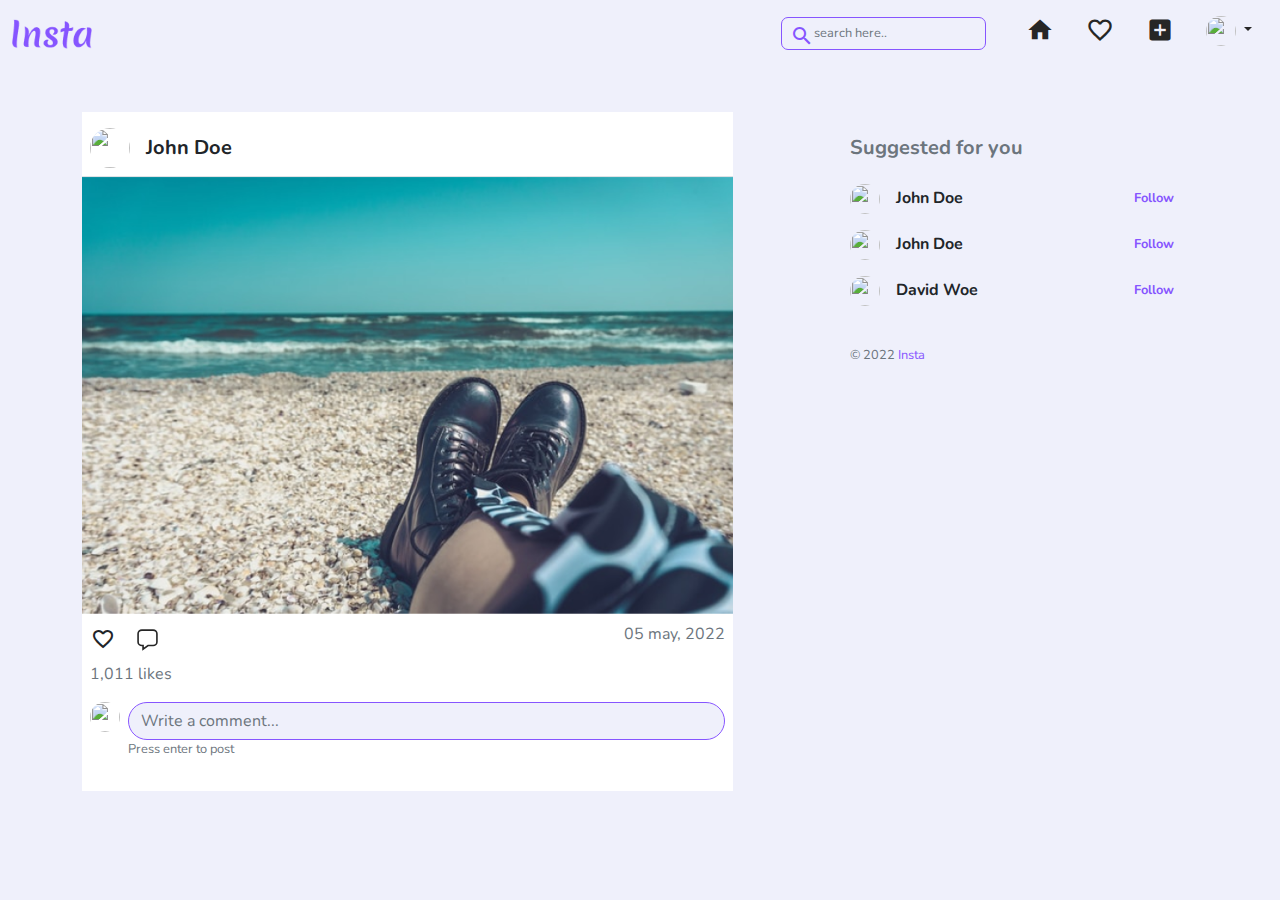
==== single-post.html @ f6b040fe "initial commit" ====
<!DOCTYPE html>
<html lang="en">

<head>
    <meta charset="UTF-8">
    <meta http-equiv="X-UA-Compatible" content="IE=edge">
    <meta name="viewport" content="width=device-width, initial-scale=1.0">
    <link href="https://fonts.googleapis.com/icon?family=Material+Icons" rel="stylesheet">
    <link rel="stylesheet" href="./css/style.css">
    <title>Insta - John Doe</title>
</head>

<body>
    <div class="position-relative h-100">
        <!-- navbar -->
        <nav class="navbar navbar-expand-lg navbar-light bg-transparent position-absolute w-100">
            <div class="container-fluid w-100">
                <a class="navbar-brand" href="/">
                    <img src="./images/logo.png" alt="Logo" class="img-fluid">
                </a>
                <div class="d-flex ms-auto align-items-center pe-0">
                    <button class="navbar-toggler border-0" type="button" data-bs-toggle="collapse"
                        data-bs-target="#navbarSupportedContent" aria-controls="navbarSupportedContent"
                        aria-expanded="false" aria-label="Toggle navigation">
                        <span class="navbar-toggler-icon"></span>
                    </button>
                </div>
                <div class="collapse navbar-collapse bg-transparent" id="navbarSupportedContent">
                    <ul class="navbar-nav mt-4 mt-lg-0 text-white ms-auto">
                        <li class="nav-item ps-lg-4 pe-4 ps-2 mb-4 mb-lg-0 d-flex align-items-center">
                            <span class="position-relative search">
                                <span
                                    class="material-icons ps-1 text-primary position-absolute search-icon">search</span>
                                <input type="text" class="border border-primary form-control rounded text-primary"
                                    placeholder="search here..">

                            </span>
                        </li>
                        <li class="nav-item px-2">
                            <a class="nav-link active" aria-current="page" href="/">
                                <span class="material-icons fs-3 d-lg-inline-block d-none">home</span>
                                <span class="d-block d-lg-none">Home</span>
                            </a>
                        </li>
                        <li class="nav-item px-2">
                            <a class="nav-link" href="/">
                                <span
                                    class="material-icons fs-3 d-lg-inline-block d-none favorite_border">&#xe87e</span>
                                <span class="d-block d-lg-none">Home</span>
                            </a>
                        </li>
                        <li class="nav-item px-2">
                            <a class="nav-link" href="/">
                                <span class="material-icons fs-3 d-lg-inline-block d-none add_box">&#xe146;</span>
                                <span class="d-block d-lg-none">Add post</span>
                            </a>
                        </li>
                        <li class="nav-item px-2 mb-3 mb-lg-0">

                            <a class="nav-link dropdown-toggle" href="#" id="navbarDropdown" role="button"
                                data-bs-toggle="dropdown" aria-expanded="false">
                                <img src="https://ui-avatars.com/api/?name=James+Muriithi&background=8655ff&color=fff"
                                    alt="" class="avatar rounded-circle img-30">
                            </a>

                            <div class="dropdown-menu dropdown-menu-end bg-primary" aria-labelledby="navbarDropdown"
                                data-bs-popper="none">
                                <a class="dropdown-item bg-primary text-white" href="/profile">Profile</a>
                                <a class="dropdown-item bg-primary text-white d-flex align-item-center"
                                    href="/auth/logout">
                                    Logout
                                    <span class="material-icons fs-4 text-white ps-2">logout</span>
                                </a>
                            </div>

                        </li>
                    </ul>
                </div>
            </div>
        </nav>
        <!-- end navbar -->

        <!-- section latest pitches -->
        <section class="py-5 posts container-xl" id="posts">
            <div class="row mx-0 mt-3 pt-5">
                <div class="col-lg-7 bg-light py-3 px-0">
                    <div class="post-card">
                        <div class="user-details d-flex border-bottom border-default align-items-center pb-2 px-2">
                            <img src="https://avatars.githubusercontent.com/u/26818458?v=4" alt=""
                                class="img-40 rounded-circle">
                            <h5 class="fw-bold ps-3 text-capitalize mb-0">John Doe</h5>
                        </div>
                        <div class="post-details">
                            <img src="./images/post.png" alt="" class="post-image img-fluid">
                        </div>
                        <div class="cta pt-2">
                            <div class="d-flex justify-content-center">
                                <button class="btn btn-sm me-1">
                                    <span class="material-icons">&#xe87e</span>
                                </button>
                                <button class="btn btn-sm pt-0">
                                    <img src="./images/comment.svg" alt="" class="img-fluid">
                                </button>

                                <div class="date ms-auto text-muted pe-2">
                                    05 may, 2022
                                </div>
                            </div>
                            <p class="text-muted px-2">
                                1,011 likes
                            </p>
                        </div>
                    </div>
                    <div class="comments px-2">
                        <div class="post-comment d-flex">
                            <img src="https://avatars.githubusercontent.com/u/26818458?v=4" alt=""
                                class="img-30 rounded-circle">
                            <div class="col ps-2">
                                <input type="text" class="border border-primary form-control w-100 rounded-pill text-primary"
                                    placeholder="Write a comment...">
                                    <p class="text-muted text-sm">Press enter to post</p>
                            </div>
                        </div>
                    </div>
                </div>
                <div class="col-lg-4 offset-lg-1 d-none d-lg-block p-2" style="display: unset !important;">
                    <div class="position-sticky p-3 top-0">
                        <h5 class="text-muted fw-bold">
                            Suggested for you
                        </h5>
                        <div class="suggestions pt-3">
                            <div class="suggestion-card mb-3">
                                <div class="d-flex align-items-center">
                                    <img src="https://avatars.githubusercontent.com/u/26818458?v=4" alt=""
                                        class="img-30 rounded-circle">
                                    <h6 class="fw-bold ps-3 text-capitalize mb-0">John Doe</h6>
                                    <a href="#" class="ms-auto fw-bold text-sm">Follow</a>
                                </div>
                            </div>
                            <div class="suggestion-card mb-3">
                                <div class="d-flex align-items-center">
                                    <img src="https://ui-avatars.com/api/?name=John+Doe&background=fff&color=8655ff"
                                        alt="" class="img-30 rounded-circle">
                                    <h6 class="fw-bold ps-3 text-capitalize mb-0">John Doe</h6>
                                    <a href="#" class="ms-auto fw-bold text-sm">Follow</a>
                                </div>
                            </div>
                            <div class="suggestion-card mb-3">
                                <div class="d-flex align-items-center">
                                    <img src="https://ui-avatars.com/api/?name=David+Woe&background=fff&color=8655ff"
                                        alt="" class="img-30 rounded-circle">
                                    <h6 class="fw-bold ps-3 text-capitalize mb-0">David Woe</h6>
                                    <a href="#" class="ms-auto fw-bold text-sm">Follow</a>
                                </div>
                            </div>
                        </div>
                        <div class="pt-4">
                            <p class="text-muted copyright text-sm">
                                © 2022 <a href="#" class="">Insta</a>
                            </p>
                        </div>
                    </div>
                </div>
            </div>
        </section>

    </div>

    <script src="https://cdnjs.cloudflare.com/ajax/libs/jquery/3.6.0/jquery.min.js"
        integrity="sha512-894YE6QWD5I59HgZOGReFYm4dnWc1Qt5NtvYSaNcOP+u1T9qYdvdihz0PPSiiqn/+/3e7Jo4EaG7TubfWGUrMQ=="
        crossorigin="anonymous" referrerpolicy="no-referrer"></script>
    <script src="https://cdn.jsdelivr.net/npm/bootstrap@5.0.2/dist/js/bootstrap.bundle.min.js"
        integrity="sha384-MrcW6ZMFYlzcLA8Nl+NtUVF0sA7MsXsP1UyJoMp4YLEuNSfAP+JcXn/tWtIaxVXM"
        crossorigin="anonymous"></script>
    <script src="./js/app.js"></script>
</body>

</html>
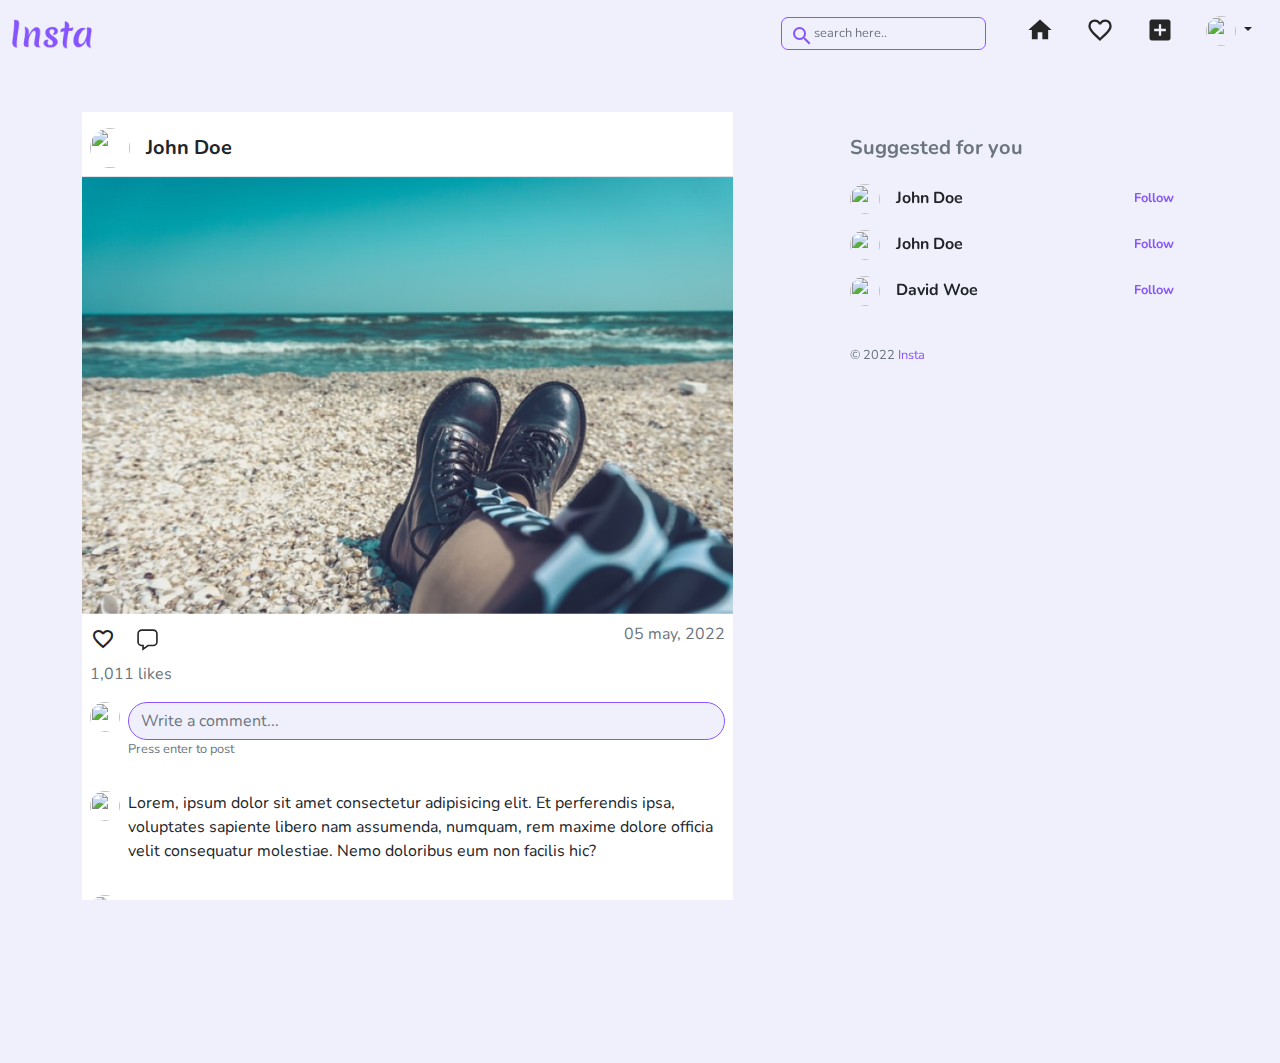
==== commit 630ce05d: "fixed sticky position" ====
--- a/single-post.html
+++ b/single-post.html
@@ -112,13 +112,36 @@
                         </div>
                     </div>
                     <div class="comments px-2">
-                        <div class="post-comment d-flex">
+                        <div class="post-comment d-flex pb-3">
                             <img src="https://avatars.githubusercontent.com/u/26818458?v=4" alt=""
                                 class="img-30 rounded-circle">
                             <div class="col ps-2">
-                                <input type="text" class="border border-primary form-control w-100 rounded-pill text-primary"
+                                <input type="text"
+                                    class="border border-primary form-control w-100 rounded-pill text-primary"
                                     placeholder="Write a comment...">
-                                    <p class="text-muted text-sm">Press enter to post</p>
+                                <p class="text-muted text-sm">Press enter to post</p>
+                            </div>
+                        </div>
+                        <div class="comment-card d-flex mb-3">
+                            <div class="">
+                                <img src="https://avatars.githubusercontent.com/u/26818458?v=4" alt=""
+                                    class="img-30 rounded-circle">
+                            </div>
+                            <div class="ps-2">
+                                <p class="">Lorem, ipsum dolor sit amet consectetur adipisicing elit. Et perferendis
+                                    ipsa, voluptates sapiente libero nam assumenda, numquam, rem maxime dolore officia
+                                    velit consequatur molestiae. Nemo doloribus eum non facilis hic?</p>
+                            </div>
+                        </div>
+                        <div class="comment-card d-flex mb-3">
+                            <div class="">
+                                <img src="https://avatars.githubusercontent.com/u/26818458?v=4" alt=""
+                                    class="img-30 rounded-circle">
+                            </div>
+                            <div class="ps-2">
+                                <p class="">Lorem, ipsum dolor sit amet consectetur adipisicing elit. Et perferendis
+                                    ipsa, voluptates sapiente libero nam assumenda, numquam, rem maxime dolore officia
+                                    velit consequatur molestiae. Nemo doloribus eum non facilis hic?</p>
                             </div>
                         </div>
                     </div>
--- a/css/style.css
+++ b/css/style.css
@@ -1,8 +1,8 @@
-/*! Gallery */@import url("https://fonts.googleapis.com/css2?family=Inter:wght@500;700;900&family=Nunito:wght@400;500;700&family=Oleo+Script+Swash+Caps&display=swap");.img-10{height:10px;width:10px}.img-20{height:20px;width:20px}.img-30{height:30px;width:30px}.img-40{height:40px;width:40px}.img-50{height:50px;width:50px}.img-60{height:60px;width:60px}.img-70{height:70px;width:70px}.img-80{height:80px;width:80px}.img-90{height:90px;width:90px}.img-100{height:100px;width:100px}.img-110{height:110px;width:110px}.img-120{height:120px;width:120px}.img-130{height:130px;width:130px}.img-140{height:140px;width:140px}.img-150{height:150px;width:150px}*{font-family:"Nunito",cursive}a{text-decoration:none !important}body,html{font-family:"Nunito",cursive;min-height:100%;overflow-x:hidden;color:#fff}body{background:#eff0fb;background-repeat:no-repeat}.navbar-toggler:active,.navbar-toggler:focus,.btn:active,.btn:focus{box-shadow:none !important}.center{display:flex;align-items:center;justify-content:center}.text-sm{font-size:.8rem}.text-xs{font-size:.7rem}.text-xxs{font-size:.6rem}.form-label{font-weight:bold;color:#101730}.navbar .navbar-brand img{height:30px}.navbar .navbar-collapse{position:relative;z-index:10}@media (max-width: 991.98px){.navbar .navbar-collapse{margin-left:-20px;background:#eff0fb !important}}.navbar .nav-item input{font-size:.8rem;border-radius:7px !important;padding-left:32px}.navbar .nav-item .search .search-icon{left:5px;top:20%}.navbar .nav-item .nav-link{color:#262626 !important;-webkit-transition:all 0.5s ease;-moz-transition:all 0.5s ease;-o-transition:all 0.5s ease;transition:all 0.5s ease}.navbar .nav-item .nav-link:hover,.navbar .nav-item .nav-link.active{font-weight:500}.users .user-profile{cursor:pointer}#posts .post-card .post-details img{height:calc(calc(calc(100% - 80px) * 9) / 16) !important}#posts .post-card .cta button img{height:22px}.modal .image-details img{height:400px}.post-image{height:calc(calc(calc(100% - 80px) * 9) / 16) !important}/*!
+/*! Gallery */@import url("https://fonts.googleapis.com/css2?family=Inter:wght@500;700;900&family=Nunito:wght@400;500;700&family=Oleo+Script+Swash+Caps&display=swap");.img-10{height:10px;width:10px}.img-20{height:20px;width:20px}.img-30{height:30px;width:30px}.img-40{height:40px;width:40px}.img-50{height:50px;width:50px}.img-60{height:60px;width:60px}.img-70{height:70px;width:70px}.img-80{height:80px;width:80px}.img-90{height:90px;width:90px}.img-100{height:100px;width:100px}.img-110{height:110px;width:110px}.img-120{height:120px;width:120px}.img-130{height:130px;width:130px}.img-140{height:140px;width:140px}.img-150{height:150px;width:150px}*{font-family:"Nunito",cursive}a{text-decoration:none !important}body,html{font-family:"Nunito",cursive;height:100%;overflow-x:hidden;color:#fff}body{background:#eff0fb;background-repeat:no-repeat}.navbar-toggler:active,.navbar-toggler:focus,.btn:active,.btn:focus{box-shadow:none !important}.center{display:flex;align-items:center;justify-content:center}.text-sm{font-size:.8rem}.text-xs{font-size:.7rem}.text-xxs{font-size:.6rem}.form-label{font-weight:bold;color:#101730}.navbar .navbar-brand img{height:30px}.navbar .navbar-collapse{position:relative;z-index:10}@media (max-width: 991.98px){.navbar .navbar-collapse{margin-left:-20px;background:#eff0fb !important}}.navbar .nav-item input{font-size:.8rem;border-radius:7px !important;padding-left:32px}.navbar .nav-item .search .search-icon{left:5px;top:20%}.navbar .nav-item .nav-link{color:#262626 !important;-webkit-transition:all 0.5s ease;-moz-transition:all 0.5s ease;-o-transition:all 0.5s ease;transition:all 0.5s ease}.navbar .nav-item .nav-link:hover,.navbar .nav-item .nav-link.active{font-weight:500}.users .user-profile{cursor:pointer}#posts .post-card .post-details img{height:calc(calc(calc(100% - 80px) * 9) / 16) !important}#posts .post-card .cta button img{height:22px}.modal .image-details img{height:400px}.post-image{height:calc(calc(calc(100% - 80px) * 9) / 16) !important}/*!
  * Bootstrap v5.1.3 (https://getbootstrap.com/)
  * Copyright 2011-2021 The Bootstrap Authors
  * Copyright 2011-2021 Twitter, Inc.
  * Licensed under MIT (https://github.com/twbs/bootstrap/blob/main/LICENSE)
  */:root{--bs-blue: #0d6efd;--bs-indigo: #6610f2;--bs-purple: #6f42c1;--bs-pink: #d63384;--bs-red: #dc3545;--bs-orange: #fd7e14;--bs-yellow: #ffc107;--bs-green: #198754;--bs-teal: #20c997;--bs-cyan: #0dcaf0;--bs-white: #fff;--bs-gray: #6c757d;--bs-gray-dark: #343a40;--bs-gray-100: #f8f9fa;--bs-gray-200: #e9ecef;--bs-gray-300: #dee2e6;--bs-gray-400: #ced4da;--bs-gray-500: #adb5bd;--bs-gray-600: #6c757d;--bs-gray-700: #495057;--bs-gray-800: #343a40;--bs-gray-900: #212529;--bs-primary: #8655ff;--bs-secondary: #262626;--bs-success: #198754;--bs-info: #0dcaf0;--bs-warning: #ffc107;--bs-danger: #dc3545;--bs-light: #fff;--bs-dark: #212529;--bs-primary-rgb: 134,85,255;--bs-secondary-rgb: 38,38,38;--bs-success-rgb: 25,135,84;--bs-info-rgb: 13,202,240;--bs-warning-rgb: 255,193,7;--bs-danger-rgb: 220,53,69;--bs-light-rgb: 255,255,255;--bs-dark-rgb: 33,37,41;--bs-white-rgb: 255,255,255;--bs-black-rgb: 0,0,0;--bs-body-color-rgb: 33,37,41;--bs-body-bg-rgb: 239,240,251;--bs-font-sans-serif: system-ui, -apple-system, "Segoe UI", Roboto, "Helvetica Neue", Arial, "Noto Sans", "Liberation Sans", sans-serif, "Apple Color Emoji", "Segoe UI Emoji", "Segoe UI Symbol", "Noto Color Emoji";--bs-font-monospace: SFMono-Regular, Menlo, Monaco, Consolas, "Liberation Mono", "Courier New", monospace;--bs-gradient: linear-gradient(180deg, rgba(255,255,255,0.15), rgba(255,255,255,0));--bs-body-font-family: var(--bs-font-sans-serif);--bs-body-font-size: 1rem;--bs-body-font-weight: 400;--bs-body-line-height: 1.5;--bs-body-color: #212529;--bs-body-bg: #eff0fb}*,*::before,*::after{box-sizing:border-box}@media (prefers-reduced-motion: no-preference){:root{scroll-behavior:smooth}}body{margin:0;font-family:var(--bs-body-font-family);font-size:var(--bs-body-font-size);font-weight:var(--bs-body-font-weight);line-height:var(--bs-body-line-height);color:var(--bs-body-color);text-align:var(--bs-body-text-align);background-color:var(--bs-body-bg);-webkit-text-size-adjust:100%;-webkit-tap-highlight-color:rgba(0,0,0,0)}hr{margin:1rem 0;color:inherit;background-color:currentColor;border:0;opacity:.25}hr:not([size]){height:1px}h1,.h1,h2,.h2,h3,.h3,h4,.h4,h5,.h5,h6,.h6{margin-top:0;margin-bottom:.5rem;font-weight:500;line-height:1.2}h1,.h1{font-size:calc(1.375rem + 1.5vw)}@media (min-width: 1200px){h1,.h1{font-size:2.5rem}}h2,.h2{font-size:calc(1.325rem + .9vw)}@media (min-width: 1200px){h2,.h2{font-size:2rem}}h3,.h3{font-size:calc(1.3rem + .6vw)}@media (min-width: 1200px){h3,.h3{font-size:1.75rem}}h4,.h4{font-size:calc(1.275rem + .3vw)}@media (min-width: 1200px){h4,.h4{font-size:1.5rem}}h5,.h5{font-size:1.25rem}h6,.h6{font-size:1rem}p{margin-top:0;margin-bottom:1rem}abbr[title],abbr[data-bs-original-title]{text-decoration:underline dotted;cursor:help;text-decoration-skip-ink:none}address{margin-bottom:1rem;font-style:normal;line-height:inherit}ol,ul{padding-left:2rem}ol,ul,dl{margin-top:0;margin-bottom:1rem}ol ol,ul ul,ol ul,ul ol{margin-bottom:0}dt{font-weight:700}dd{margin-bottom:.5rem;margin-left:0}blockquote{margin:0 0 1rem}b,strong{font-weight:bolder}small,.small{font-size:.875em}mark,.mark{padding:.2em;background-color:#fcf8e3}sub,sup{position:relative;font-size:.75em;line-height:0;vertical-align:baseline}sub{bottom:-.25em}sup{top:-.5em}a{color:#8655ff;text-decoration:underline}a:hover{color:#6b44cc}a:not([href]):not([class]),a:not([href]):not([class]):hover{color:inherit;text-decoration:none}pre,code,kbd,samp{font-family:var(--bs-font-monospace);font-size:1em;direction:ltr /* rtl:ignore */;unicode-bidi:bidi-override}pre{display:block;margin-top:0;margin-bottom:1rem;overflow:auto;font-size:.875em}pre code{font-size:inherit;color:inherit;word-break:normal}code{font-size:.875em;color:#d63384;word-wrap:break-word}a>code{color:inherit}kbd{padding:.2rem .4rem;font-size:.875em;color:#fff;background-color:#212529;border-radius:.2rem}kbd kbd{padding:0;font-size:1em;font-weight:700}figure{margin:0 0 1rem}img,svg{vertical-align:middle}table{caption-side:bottom;border-collapse:collapse}caption{padding-top:.5rem;padding-bottom:.5rem;color:#6c757d;text-align:left}th{text-align:inherit;text-align:-webkit-match-parent}thead,tbody,tfoot,tr,td,th{border-color:inherit;border-style:solid;border-width:0}label{display:inline-block}button{border-radius:0}button:focus:not(:focus-visible){outline:0}input,button,select,optgroup,textarea{margin:0;font-family:inherit;font-size:inherit;line-height:inherit}button,select{text-transform:none}[role="button"]{cursor:pointer}select{word-wrap:normal}select:disabled{opacity:1}[list]::-webkit-calendar-picker-indicator{display:none}button,[type="button"],[type="reset"],[type="submit"]{-webkit-appearance:button}button:not(:disabled),[type="button"]:not(:disabled),[type="reset"]:not(:disabled),[type="submit"]:not(:disabled){cursor:pointer}::-moz-focus-inner{padding:0;border-style:none}textarea{resize:vertical}fieldset{min-width:0;padding:0;margin:0;border:0}legend{float:left;width:100%;padding:0;margin-bottom:.5rem;font-size:calc(1.275rem + .3vw);line-height:inherit}@media (min-width: 1200px){legend{font-size:1.5rem}}legend+*{clear:left}::-webkit-datetime-edit-fields-wrapper,::-webkit-datetime-edit-text,::-webkit-datetime-edit-minute,::-webkit-datetime-edit-hour-field,::-webkit-datetime-edit-day-field,::-webkit-datetime-edit-month-field,::-webkit-datetime-edit-year-field{padding:0}::-webkit-inner-spin-button{height:auto}[type="search"]{outline-offset:-2px;-webkit-appearance:textfield}::-webkit-search-decoration{-webkit-appearance:none}::-webkit-color-swatch-wrapper{padding:0}::file-selector-button{font:inherit}::-webkit-file-upload-button{font:inherit;-webkit-appearance:button}output{display:inline-block}iframe{border:0}summary{display:list-item;cursor:pointer}progress{vertical-align:baseline}[hidden]{display:none !important}.lead{font-size:1.25rem;font-weight:300}.display-1{font-size:calc(1.625rem + 4.5vw);font-weight:300;line-height:1.2}@media (min-width: 1200px){.display-1{font-size:5rem}}.display-2{font-size:calc(1.575rem + 3.9vw);font-weight:300;line-height:1.2}@media (min-width: 1200px){.display-2{font-size:4.5rem}}.display-3{font-size:calc(1.525rem + 3.3vw);font-weight:300;line-height:1.2}@media (min-width: 1200px){.display-3{font-size:4rem}}.display-4{font-size:calc(1.475rem + 2.7vw);font-weight:300;line-height:1.2}@media (min-width: 1200px){.display-4{font-size:3.5rem}}.display-5{font-size:calc(1.425rem + 2.1vw);font-weight:300;line-height:1.2}@media (min-width: 1200px){.display-5{font-size:3rem}}.display-6{font-size:calc(1.375rem + 1.5vw);font-weight:300;line-height:1.2}@media (min-width: 1200px){.display-6{font-size:2.5rem}}.list-unstyled{padding-left:0;list-style:none}.list-inline{padding-left:0;list-style:none}.list-inline-item{display:inline-block}.list-inline-item:not(:last-child){margin-right:.5rem}.initialism{font-size:.875em;text-transform:uppercase}.blockquote{margin-bottom:1rem;font-size:1.25rem}.blockquote>:last-child{margin-bottom:0}.blockquote-footer{margin-top:-1rem;margin-bottom:1rem;font-size:.875em;color:#6c757d}.blockquote-footer::before{content:"\2014\00A0"}.img-fluid{max-width:100%;height:auto}.img-thumbnail{padding:.25rem;background-color:#eff0fb;border:1px solid #dee2e6;border-radius:.25rem;max-width:100%;height:auto}.figure{display:inline-block}.figure-img{margin-bottom:.5rem;line-height:1}.figure-caption{font-size:.875em;color:#6c757d}.container,.container-fluid,.container-sm,.container-md,.container-lg,.container-xl,.container-xxl{width:100%;padding-right:var(--bs-gutter-x, .75rem);padding-left:var(--bs-gutter-x, .75rem);margin-right:auto;margin-left:auto}@media (min-width: 576px){.container,.container-sm{max-width:540px}}@media (min-width: 768px){.container,.container-sm,.container-md{max-width:720px}}@media (min-width: 992px){.container,.container-sm,.container-md,.container-lg{max-width:960px}}@media (min-width: 1200px){.container,.container-sm,.container-md,.container-lg,.container-xl{max-width:1140px}}@media (min-width: 1400px){.container,.container-sm,.container-md,.container-lg,.container-xl,.container-xxl{max-width:1320px}}.row{--bs-gutter-x: 1.5rem;--bs-gutter-y: 0;display:flex;flex-wrap:wrap;margin-top:calc(-1 * var(--bs-gutter-y));margin-right:calc(-.5 * var(--bs-gutter-x));margin-left:calc(-.5 * var(--bs-gutter-x))}.row>*{flex-shrink:0;width:100%;max-width:100%;padding-right:calc(var(--bs-gutter-x) * .5);padding-left:calc(var(--bs-gutter-x) * .5);margin-top:var(--bs-gutter-y)}.col{flex:1 0 0%}.row-cols-auto>*{flex:0 0 auto;width:auto}.row-cols-1>*{flex:0 0 auto;width:100%}.row-cols-2>*{flex:0 0 auto;width:50%}.row-cols-3>*{flex:0 0 auto;width:33.33333%}.row-cols-4>*{flex:0 0 auto;width:25%}.row-cols-5>*{flex:0 0 auto;width:20%}.row-cols-6>*{flex:0 0 auto;width:16.66667%}.col-auto{flex:0 0 auto;width:auto}.col-1{flex:0 0 auto;width:8.33333%}.col-2{flex:0 0 auto;width:16.66667%}.col-3{flex:0 0 auto;width:25%}.col-4{flex:0 0 auto;width:33.33333%}.col-5{flex:0 0 auto;width:41.66667%}.col-6{flex:0 0 auto;width:50%}.col-7{flex:0 0 auto;width:58.33333%}.col-8{flex:0 0 auto;width:66.66667%}.col-9{flex:0 0 auto;width:75%}.col-10{flex:0 0 auto;width:83.33333%}.col-11{flex:0 0 auto;width:91.66667%}.col-12{flex:0 0 auto;width:100%}.offset-1{margin-left:8.33333%}.offset-2{margin-left:16.66667%}.offset-3{margin-left:25%}.offset-4{margin-left:33.33333%}.offset-5{margin-left:41.66667%}.offset-6{margin-left:50%}.offset-7{margin-left:58.33333%}.offset-8{margin-left:66.66667%}.offset-9{margin-left:75%}.offset-10{margin-left:83.33333%}.offset-11{margin-left:91.66667%}.g-0,.gx-0{--bs-gutter-x: 0}.g-0,.gy-0{--bs-gutter-y: 0}.g-1,.gx-1{--bs-gutter-x: .25rem}.g-1,.gy-1{--bs-gutter-y: .25rem}.g-2,.gx-2{--bs-gutter-x: .5rem}.g-2,.gy-2{--bs-gutter-y: .5rem}.g-3,.gx-3{--bs-gutter-x: 1rem}.g-3,.gy-3{--bs-gutter-y: 1rem}.g-4,.gx-4{--bs-gutter-x: 1.5rem}.g-4,.gy-4{--bs-gutter-y: 1.5rem}.g-5,.gx-5{--bs-gutter-x: 3rem}.g-5,.gy-5{--bs-gutter-y: 3rem}@media (min-width: 576px){.col-sm{flex:1 0 0%}.row-cols-sm-auto>*{flex:0 0 auto;width:auto}.row-cols-sm-1>*{flex:0 0 auto;width:100%}.row-cols-sm-2>*{flex:0 0 auto;width:50%}.row-cols-sm-3>*{flex:0 0 auto;width:33.33333%}.row-cols-sm-4>*{flex:0 0 auto;width:25%}.row-cols-sm-5>*{flex:0 0 auto;width:20%}.row-cols-sm-6>*{flex:0 0 auto;width:16.66667%}.col-sm-auto{flex:0 0 auto;width:auto}.col-sm-1{flex:0 0 auto;width:8.33333%}.col-sm-2{flex:0 0 auto;width:16.66667%}.col-sm-3{flex:0 0 auto;width:25%}.col-sm-4{flex:0 0 auto;width:33.33333%}.col-sm-5{flex:0 0 auto;width:41.66667%}.col-sm-6{flex:0 0 auto;width:50%}.col-sm-7{flex:0 0 auto;width:58.33333%}.col-sm-8{flex:0 0 auto;width:66.66667%}.col-sm-9{flex:0 0 auto;width:75%}.col-sm-10{flex:0 0 auto;width:83.33333%}.col-sm-11{flex:0 0 auto;width:91.66667%}.col-sm-12{flex:0 0 auto;width:100%}.offset-sm-0{margin-left:0}.offset-sm-1{margin-left:8.33333%}.offset-sm-2{margin-left:16.66667%}.offset-sm-3{margin-left:25%}.offset-sm-4{margin-left:33.33333%}.offset-sm-5{margin-left:41.66667%}.offset-sm-6{margin-left:50%}.offset-sm-7{margin-left:58.33333%}.offset-sm-8{margin-left:66.66667%}.offset-sm-9{margin-left:75%}.offset-sm-10{margin-left:83.33333%}.offset-sm-11{margin-left:91.66667%}.g-sm-0,.gx-sm-0{--bs-gutter-x: 0}.g-sm-0,.gy-sm-0{--bs-gutter-y: 0}.g-sm-1,.gx-sm-1{--bs-gutter-x: .25rem}.g-sm-1,.gy-sm-1{--bs-gutter-y: .25rem}.g-sm-2,.gx-sm-2{--bs-gutter-x: .5rem}.g-sm-2,.gy-sm-2{--bs-gutter-y: .5rem}.g-sm-3,.gx-sm-3{--bs-gutter-x: 1rem}.g-sm-3,.gy-sm-3{--bs-gutter-y: 1rem}.g-sm-4,.gx-sm-4{--bs-gutter-x: 1.5rem}.g-sm-4,.gy-sm-4{--bs-gutter-y: 1.5rem}.g-sm-5,.gx-sm-5{--bs-gutter-x: 3rem}.g-sm-5,.gy-sm-5{--bs-gutter-y: 3rem}}@media (min-width: 768px){.col-md{flex:1 0 0%}.row-cols-md-auto>*{flex:0 0 auto;width:auto}.row-cols-md-1>*{flex:0 0 auto;width:100%}.row-cols-md-2>*{flex:0 0 auto;width:50%}.row-cols-md-3>*{flex:0 0 auto;width:33.33333%}.row-cols-md-4>*{flex:0 0 auto;width:25%}.row-cols-md-5>*{flex:0 0 auto;width:20%}.row-cols-md-6>*{flex:0 0 auto;width:16.66667%}.col-md-auto{flex:0 0 auto;width:auto}.col-md-1{flex:0 0 auto;width:8.33333%}.col-md-2{flex:0 0 auto;width:16.66667%}.col-md-3{flex:0 0 auto;width:25%}.col-md-4{flex:0 0 auto;width:33.33333%}.col-md-5{flex:0 0 auto;width:41.66667%}.col-md-6{flex:0 0 auto;width:50%}.col-md-7{flex:0 0 auto;width:58.33333%}.col-md-8{flex:0 0 auto;width:66.66667%}.col-md-9{flex:0 0 auto;width:75%}.col-md-10{flex:0 0 auto;width:83.33333%}.col-md-11{flex:0 0 auto;width:91.66667%}.col-md-12{flex:0 0 auto;width:100%}.offset-md-0{margin-left:0}.offset-md-1{margin-left:8.33333%}.offset-md-2{margin-left:16.66667%}.offset-md-3{margin-left:25%}.offset-md-4{margin-left:33.33333%}.offset-md-5{margin-left:41.66667%}.offset-md-6{margin-left:50%}.offset-md-7{margin-left:58.33333%}.offset-md-8{margin-left:66.66667%}.offset-md-9{margin-left:75%}.offset-md-10{margin-left:83.33333%}.offset-md-11{margin-left:91.66667%}.g-md-0,.gx-md-0{--bs-gutter-x: 0}.g-md-0,.gy-md-0{--bs-gutter-y: 0}.g-md-1,.gx-md-1{--bs-gutter-x: .25rem}.g-md-1,.gy-md-1{--bs-gutter-y: .25rem}.g-md-2,.gx-md-2{--bs-gutter-x: .5rem}.g-md-2,.gy-md-2{--bs-gutter-y: .5rem}.g-md-3,.gx-md-3{--bs-gutter-x: 1rem}.g-md-3,.gy-md-3{--bs-gutter-y: 1rem}.g-md-4,.gx-md-4{--bs-gutter-x: 1.5rem}.g-md-4,.gy-md-4{--bs-gutter-y: 1.5rem}.g-md-5,.gx-md-5{--bs-gutter-x: 3rem}.g-md-5,.gy-md-5{--bs-gutter-y: 3rem}}@media (min-width: 992px){.col-lg{flex:1 0 0%}.row-cols-lg-auto>*{flex:0 0 auto;width:auto}.row-cols-lg-1>*{flex:0 0 auto;width:100%}.row-cols-lg-2>*{flex:0 0 auto;width:50%}.row-cols-lg-3>*{flex:0 0 auto;width:33.33333%}.row-cols-lg-4>*{flex:0 0 auto;width:25%}.row-cols-lg-5>*{flex:0 0 auto;width:20%}.row-cols-lg-6>*{flex:0 0 auto;width:16.66667%}.col-lg-auto{flex:0 0 auto;width:auto}.col-lg-1{flex:0 0 auto;width:8.33333%}.col-lg-2{flex:0 0 auto;width:16.66667%}.col-lg-3{flex:0 0 auto;width:25%}.col-lg-4{flex:0 0 auto;width:33.33333%}.col-lg-5{flex:0 0 auto;width:41.66667%}.col-lg-6{flex:0 0 auto;width:50%}.col-lg-7{flex:0 0 auto;width:58.33333%}.col-lg-8{flex:0 0 auto;width:66.66667%}.col-lg-9{flex:0 0 auto;width:75%}.col-lg-10{flex:0 0 auto;width:83.33333%}.col-lg-11{flex:0 0 auto;width:91.66667%}.col-lg-12{flex:0 0 auto;width:100%}.offset-lg-0{margin-left:0}.offset-lg-1{margin-left:8.33333%}.offset-lg-2{margin-left:16.66667%}.offset-lg-3{margin-left:25%}.offset-lg-4{margin-left:33.33333%}.offset-lg-5{margin-left:41.66667%}.offset-lg-6{margin-left:50%}.offset-lg-7{margin-left:58.33333%}.offset-lg-8{margin-left:66.66667%}.offset-lg-9{margin-left:75%}.offset-lg-10{margin-left:83.33333%}.offset-lg-11{margin-left:91.66667%}.g-lg-0,.gx-lg-0{--bs-gutter-x: 0}.g-lg-0,.gy-lg-0{--bs-gutter-y: 0}.g-lg-1,.gx-lg-1{--bs-gutter-x: .25rem}.g-lg-1,.gy-lg-1{--bs-gutter-y: .25rem}.g-lg-2,.gx-lg-2{--bs-gutter-x: .5rem}.g-lg-2,.gy-lg-2{--bs-gutter-y: .5rem}.g-lg-3,.gx-lg-3{--bs-gutter-x: 1rem}.g-lg-3,.gy-lg-3{--bs-gutter-y: 1rem}.g-lg-4,.gx-lg-4{--bs-gutter-x: 1.5rem}.g-lg-4,.gy-lg-4{--bs-gutter-y: 1.5rem}.g-lg-5,.gx-lg-5{--bs-gutter-x: 3rem}.g-lg-5,.gy-lg-5{--bs-gutter-y: 3rem}}@media (min-width: 1200px){.col-xl{flex:1 0 0%}.row-cols-xl-auto>*{flex:0 0 auto;width:auto}.row-cols-xl-1>*{flex:0 0 auto;width:100%}.row-cols-xl-2>*{flex:0 0 auto;width:50%}.row-cols-xl-3>*{flex:0 0 auto;width:33.33333%}.row-cols-xl-4>*{flex:0 0 auto;width:25%}.row-cols-xl-5>*{flex:0 0 auto;width:20%}.row-cols-xl-6>*{flex:0 0 auto;width:16.66667%}.col-xl-auto{flex:0 0 auto;width:auto}.col-xl-1{flex:0 0 auto;width:8.33333%}.col-xl-2{flex:0 0 auto;width:16.66667%}.col-xl-3{flex:0 0 auto;width:25%}.col-xl-4{flex:0 0 auto;width:33.33333%}.col-xl-5{flex:0 0 auto;width:41.66667%}.col-xl-6{flex:0 0 auto;width:50%}.col-xl-7{flex:0 0 auto;width:58.33333%}.col-xl-8{flex:0 0 auto;width:66.66667%}.col-xl-9{flex:0 0 auto;width:75%}.col-xl-10{flex:0 0 auto;width:83.33333%}.col-xl-11{flex:0 0 auto;width:91.66667%}.col-xl-12{flex:0 0 auto;width:100%}.offset-xl-0{margin-left:0}.offset-xl-1{margin-left:8.33333%}.offset-xl-2{margin-left:16.66667%}.offset-xl-3{margin-left:25%}.offset-xl-4{margin-left:33.33333%}.offset-xl-5{margin-left:41.66667%}.offset-xl-6{margin-left:50%}.offset-xl-7{margin-left:58.33333%}.offset-xl-8{margin-left:66.66667%}.offset-xl-9{margin-left:75%}.offset-xl-10{margin-left:83.33333%}.offset-xl-11{margin-left:91.66667%}.g-xl-0,.gx-xl-0{--bs-gutter-x: 0}.g-xl-0,.gy-xl-0{--bs-gutter-y: 0}.g-xl-1,.gx-xl-1{--bs-gutter-x: .25rem}.g-xl-1,.gy-xl-1{--bs-gutter-y: .25rem}.g-xl-2,.gx-xl-2{--bs-gutter-x: .5rem}.g-xl-2,.gy-xl-2{--bs-gutter-y: .5rem}.g-xl-3,.gx-xl-3{--bs-gutter-x: 1rem}.g-xl-3,.gy-xl-3{--bs-gutter-y: 1rem}.g-xl-4,.gx-xl-4{--bs-gutter-x: 1.5rem}.g-xl-4,.gy-xl-4{--bs-gutter-y: 1.5rem}.g-xl-5,.gx-xl-5{--bs-gutter-x: 3rem}.g-xl-5,.gy-xl-5{--bs-gutter-y: 3rem}}@media (min-width: 1400px){.col-xxl{flex:1 0 0%}.row-cols-xxl-auto>*{flex:0 0 auto;width:auto}.row-cols-xxl-1>*{flex:0 0 auto;width:100%}.row-cols-xxl-2>*{flex:0 0 auto;width:50%}.row-cols-xxl-3>*{flex:0 0 auto;width:33.33333%}.row-cols-xxl-4>*{flex:0 0 auto;width:25%}.row-cols-xxl-5>*{flex:0 0 auto;width:20%}.row-cols-xxl-6>*{flex:0 0 auto;width:16.66667%}.col-xxl-auto{flex:0 0 auto;width:auto}.col-xxl-1{flex:0 0 auto;width:8.33333%}.col-xxl-2{flex:0 0 auto;width:16.66667%}.col-xxl-3{flex:0 0 auto;width:25%}.col-xxl-4{flex:0 0 auto;width:33.33333%}.col-xxl-5{flex:0 0 auto;width:41.66667%}.col-xxl-6{flex:0 0 auto;width:50%}.col-xxl-7{flex:0 0 auto;width:58.33333%}.col-xxl-8{flex:0 0 auto;width:66.66667%}.col-xxl-9{flex:0 0 auto;width:75%}.col-xxl-10{flex:0 0 auto;width:83.33333%}.col-xxl-11{flex:0 0 auto;width:91.66667%}.col-xxl-12{flex:0 0 auto;width:100%}.offset-xxl-0{margin-left:0}.offset-xxl-1{margin-left:8.33333%}.offset-xxl-2{margin-left:16.66667%}.offset-xxl-3{margin-left:25%}.offset-xxl-4{margin-left:33.33333%}.offset-xxl-5{margin-left:41.66667%}.offset-xxl-6{margin-left:50%}.offset-xxl-7{margin-left:58.33333%}.offset-xxl-8{margin-left:66.66667%}.offset-xxl-9{margin-left:75%}.offset-xxl-10{margin-left:83.33333%}.offset-xxl-11{margin-left:91.66667%}.g-xxl-0,.gx-xxl-0{--bs-gutter-x: 0}.g-xxl-0,.gy-xxl-0{--bs-gutter-y: 0}.g-xxl-1,.gx-xxl-1{--bs-gutter-x: .25rem}.g-xxl-1,.gy-xxl-1{--bs-gutter-y: .25rem}.g-xxl-2,.gx-xxl-2{--bs-gutter-x: .5rem}.g-xxl-2,.gy-xxl-2{--bs-gutter-y: .5rem}.g-xxl-3,.gx-xxl-3{--bs-gutter-x: 1rem}.g-xxl-3,.gy-xxl-3{--bs-gutter-y: 1rem}.g-xxl-4,.gx-xxl-4{--bs-gutter-x: 1.5rem}.g-xxl-4,.gy-xxl-4{--bs-gutter-y: 1.5rem}.g-xxl-5,.gx-xxl-5{--bs-gutter-x: 3rem}.g-xxl-5,.gy-xxl-5{--bs-gutter-y: 3rem}}.table{--bs-table-bg: rgba(0,0,0,0);--bs-table-accent-bg: rgba(0,0,0,0);--bs-table-striped-color: #212529;--bs-table-striped-bg: rgba(0,0,0,0.05);--bs-table-active-color: #212529;--bs-table-active-bg: rgba(0,0,0,0.1);--bs-table-hover-color: #212529;--bs-table-hover-bg: rgba(0,0,0,0.075);width:100%;margin-bottom:1rem;color:#212529;vertical-align:top;border-color:#dee2e6}.table>:not(caption)>*>*{padding:.5rem .5rem;background-color:var(--bs-table-bg);border-bottom-width:1px;box-shadow:inset 0 0 0 9999px var(--bs-table-accent-bg)}.table>tbody{vertical-align:inherit}.table>thead{vertical-align:bottom}.table>:not(:first-child){border-top:2px solid currentColor}.caption-top{caption-side:top}.table-sm>:not(caption)>*>*{padding:.25rem .25rem}.table-bordered>:not(caption)>*{border-width:1px 0}.table-bordered>:not(caption)>*>*{border-width:0 1px}.table-borderless>:not(caption)>*>*{border-bottom-width:0}.table-borderless>:not(:first-child){border-top-width:0}.table-striped>tbody>tr:nth-of-type(odd)>*{--bs-table-accent-bg: var(--bs-table-striped-bg);color:var(--bs-table-striped-color)}.table-active{--bs-table-accent-bg: var(--bs-table-active-bg);color:var(--bs-table-active-color)}.table-hover>tbody>tr:hover>*{--bs-table-accent-bg: var(--bs-table-hover-bg);color:var(--bs-table-hover-color)}.table-primary{--bs-table-bg: #e7ddff;--bs-table-striped-bg: #dbd2f2;--bs-table-striped-color: #000;--bs-table-active-bg: #d0c7e6;--bs-table-active-color: #000;--bs-table-hover-bg: #d6ccec;--bs-table-hover-color: #000;color:#000;border-color:#d0c7e6}.table-secondary{--bs-table-bg: #d4d4d4;--bs-table-striped-bg: #c9c9c9;--bs-table-striped-color: #000;--bs-table-active-bg: #bfbfbf;--bs-table-active-color: #000;--bs-table-hover-bg: #c4c4c4;--bs-table-hover-color: #000;color:#000;border-color:#bfbfbf}.table-success{--bs-table-bg: #d1e7dd;--bs-table-striped-bg: #c7dbd2;--bs-table-striped-color: #000;--bs-table-active-bg: #bcd0c7;--bs-table-active-color: #000;--bs-table-hover-bg: #c1d6cc;--bs-table-hover-color: #000;color:#000;border-color:#bcd0c7}.table-info{--bs-table-bg: #cff4fc;--bs-table-striped-bg: #c5e8ef;--bs-table-striped-color: #000;--bs-table-active-bg: #badce3;--bs-table-active-color: #000;--bs-table-hover-bg: #bfe2e9;--bs-table-hover-color: #000;color:#000;border-color:#badce3}.table-warning{--bs-table-bg: #fff3cd;--bs-table-striped-bg: #f2e7c3;--bs-table-striped-color: #000;--bs-table-active-bg: #e6dbb9;--bs-table-active-color: #000;--bs-table-hover-bg: #ece1be;--bs-table-hover-color: #000;color:#000;border-color:#e6dbb9}.table-danger{--bs-table-bg: #f8d7da;--bs-table-striped-bg: #eccccf;--bs-table-striped-color: #000;--bs-table-active-bg: #dfc2c4;--bs-table-active-color: #000;--bs-table-hover-bg: #e5c7ca;--bs-table-hover-color: #000;color:#000;border-color:#dfc2c4}.table-light{--bs-table-bg: #fff;--bs-table-striped-bg: #f2f2f2;--bs-table-striped-color: #000;--bs-table-active-bg: #e6e6e6;--bs-table-active-color: #000;--bs-table-hover-bg: #ececec;--bs-table-hover-color: #000;color:#000;border-color:#e6e6e6}.table-dark{--bs-table-bg: #212529;--bs-table-striped-bg: #2c3034;--bs-table-striped-color: #fff;--bs-table-active-bg: #373b3e;--bs-table-active-color: #fff;--bs-table-hover-bg: #323539;--bs-table-hover-color: #fff;color:#fff;border-color:#373b3e}.table-responsive{overflow-x:auto;-webkit-overflow-scrolling:touch}@media (max-width: 575.98px){.table-responsive-sm{overflow-x:auto;-webkit-overflow-scrolling:touch}}@media (max-width: 767.98px){.table-responsive-md{overflow-x:auto;-webkit-overflow-scrolling:touch}}@media (max-width: 991.98px){.table-responsive-lg{overflow-x:auto;-webkit-overflow-scrolling:touch}}@media (max-width: 1199.98px){.table-responsive-xl{overflow-x:auto;-webkit-overflow-scrolling:touch}}@media (max-width: 1399.98px){.table-responsive-xxl{overflow-x:auto;-webkit-overflow-scrolling:touch}}.form-label{margin-bottom:.5rem}.col-form-label{padding-top:calc(.375rem + 1px);padding-bottom:calc(.375rem + 1px);margin-bottom:0;font-size:inherit;line-height:1.5}.col-form-label-lg{padding-top:calc(.5rem + 1px);padding-bottom:calc(.5rem + 1px);font-size:1.25rem}.col-form-label-sm{padding-top:calc(.25rem + 1px);padding-bottom:calc(.25rem + 1px);font-size:.875rem}.form-text{margin-top:.25rem;font-size:.875em;color:#6c757d}.form-control{display:block;width:100%;padding:.375rem .75rem;font-size:1rem;font-weight:400;line-height:1.5;color:#212529;background-color:#eff0fb;background-clip:padding-box;border:1px solid #ced4da;appearance:none;border-radius:.25rem;transition:border-color 0.15s ease-in-out,box-shadow 0.15s ease-in-out}@media (prefers-reduced-motion: reduce){.form-control{transition:none}}.form-control[type="file"]{overflow:hidden}.form-control[type="file"]:not(:disabled):not([readonly]){cursor:pointer}.form-control:focus{color:#212529;background-color:#eff0fb;border-color:#c3aaff;outline:0;box-shadow:0 0 0 .25rem rgba(134,85,255,0.25)}.form-control::-webkit-date-and-time-value{height:1.5em}.form-control::placeholder{color:#6c757d;opacity:1}.form-control:disabled,.form-control[readonly]{background-color:#e9ecef;opacity:1}.form-control::file-selector-button{padding:.375rem .75rem;margin:-.375rem -.75rem;margin-inline-end:.75rem;color:#212529;background-color:#e9ecef;pointer-events:none;border-color:inherit;border-style:solid;border-width:0;border-inline-end-width:1px;border-radius:0;transition:color 0.15s ease-in-out,background-color 0.15s ease-in-out,border-color 0.15s ease-in-out,box-shadow 0.15s ease-in-out}@media (prefers-reduced-motion: reduce){.form-control::file-selector-button{transition:none}}.form-control:hover:not(:disabled):not([readonly])::file-selector-button{background-color:#dde0e3}.form-control::-webkit-file-upload-button{padding:.375rem .75rem;margin:-.375rem -.75rem;margin-inline-end:.75rem;color:#212529;background-color:#e9ecef;pointer-events:none;border-color:inherit;border-style:solid;border-width:0;border-inline-end-width:1px;border-radius:0;transition:color 0.15s ease-in-out,background-color 0.15s ease-in-out,border-color 0.15s ease-in-out,box-shadow 0.15s ease-in-out}@media (prefers-reduced-motion: reduce){.form-control::-webkit-file-upload-button{transition:none}}.form-control:hover:not(:disabled):not([readonly])::-webkit-file-upload-button{background-color:#dde0e3}.form-control-plaintext{display:block;width:100%;padding:.375rem 0;margin-bottom:0;line-height:1.5;color:#212529;background-color:transparent;border:solid transparent;border-width:1px 0}.form-control-plaintext.form-control-sm,.form-control-plaintext.form-control-lg{padding-right:0;padding-left:0}.form-control-sm{min-height:calc(1.5em + .5rem + 2px);padding:.25rem .5rem;font-size:.875rem;border-radius:.2rem}.form-control-sm::file-selector-button{padding:.25rem .5rem;margin:-.25rem -.5rem;margin-inline-end:.5rem}.form-control-sm::-webkit-file-upload-button{padding:.25rem .5rem;margin:-.25rem -.5rem;margin-inline-end:.5rem}.form-control-lg{min-height:calc(1.5em + 1rem + 2px);padding:.5rem 1rem;font-size:1.25rem;border-radius:.3rem}.form-control-lg::file-selector-button{padding:.5rem 1rem;margin:-.5rem -1rem;margin-inline-end:1rem}.form-control-lg::-webkit-file-upload-button{padding:.5rem 1rem;margin:-.5rem -1rem;margin-inline-end:1rem}textarea.form-control{min-height:calc(1.5em + .75rem + 2px)}textarea.form-control-sm{min-height:calc(1.5em + .5rem + 2px)}textarea.form-control-lg{min-height:calc(1.5em + 1rem + 2px)}.form-control-color{width:3rem;height:auto;padding:.375rem}.form-control-color:not(:disabled):not([readonly]){cursor:pointer}.form-control-color::-moz-color-swatch{height:1.5em;border-radius:.25rem}.form-control-color::-webkit-color-swatch{height:1.5em;border-radius:.25rem}.form-select{display:block;width:100%;padding:.375rem 2.25rem .375rem .75rem;-moz-padding-start:calc(.75rem - 3px);font-size:1rem;font-weight:400;line-height:1.5;color:#212529;background-color:#eff0fb;background-image:url("data:image/svg+xml,%3csvg xmlns='http://www.w3.org/2000/svg' viewBox='0 0 16 16'%3e%3cpath fill='none' stroke='%23343a40' stroke-linecap='round' stroke-linejoin='round' stroke-width='2' d='M2 5l6 6 6-6'/%3e%3c/svg%3e");background-repeat:no-repeat;background-position:right .75rem center;background-size:16px 12px;border:1px solid #ced4da;border-radius:.25rem;transition:border-color 0.15s ease-in-out,box-shadow 0.15s ease-in-out;appearance:none}@media (prefers-reduced-motion: reduce){.form-select{transition:none}}.form-select:focus{border-color:#c3aaff;outline:0;box-shadow:0 0 0 .25rem rgba(134,85,255,0.25)}.form-select[multiple],.form-select[size]:not([size="1"]){padding-right:.75rem;background-image:none}.form-select:disabled{background-color:#e9ecef}.form-select:-moz-focusring{color:transparent;text-shadow:0 0 0 #212529}.form-select-sm{padding-top:.25rem;padding-bottom:.25rem;padding-left:.5rem;font-size:.875rem;border-radius:.2rem}.form-select-lg{padding-top:.5rem;padding-bottom:.5rem;padding-left:1rem;font-size:1.25rem;border-radius:.3rem}.form-check{display:block;min-height:1.5rem;padding-left:1.5em;margin-bottom:.125rem}.form-check .form-check-input{float:left;margin-left:-1.5em}.form-check-input{width:1em;height:1em;margin-top:.25em;vertical-align:top;background-color:#eff0fb;background-repeat:no-repeat;background-position:center;background-size:contain;border:1px solid rgba(0,0,0,0.25);appearance:none;color-adjust:exact}.form-check-input[type="checkbox"]{border-radius:.25em}.form-check-input[type="radio"]{border-radius:50%}.form-check-input:active{filter:brightness(90%)}.form-check-input:focus{border-color:#c3aaff;outline:0;box-shadow:0 0 0 .25rem rgba(134,85,255,0.25)}.form-check-input:checked{background-color:#8655ff;border-color:#8655ff}.form-check-input:checked[type="checkbox"]{background-image:url("data:image/svg+xml,%3csvg xmlns='http://www.w3.org/2000/svg' viewBox='0 0 20 20'%3e%3cpath fill='none' stroke='%23fff' stroke-linecap='round' stroke-linejoin='round' stroke-width='3' d='M6 10l3 3l6-6'/%3e%3c/svg%3e")}.form-check-input:checked[type="radio"]{background-image:url("data:image/svg+xml,%3csvg xmlns='http://www.w3.org/2000/svg' viewBox='-4 -4 8 8'%3e%3ccircle r='2' fill='%23fff'/%3e%3c/svg%3e")}.form-check-input[type="checkbox"]:indeterminate{background-color:#8655ff;border-color:#8655ff;background-image:url("data:image/svg+xml,%3csvg xmlns='http://www.w3.org/2000/svg' viewBox='0 0 20 20'%3e%3cpath fill='none' stroke='%23fff' stroke-linecap='round' stroke-linejoin='round' stroke-width='3' d='M6 10h8'/%3e%3c/svg%3e")}.form-check-input:disabled{pointer-events:none;filter:none;opacity:.5}.form-check-input[disabled] ~ .form-check-label,.form-check-input:disabled ~ .form-check-label{opacity:.5}.form-switch{padding-left:2.5em}.form-switch .form-check-input{width:2em;margin-left:-2.5em;background-image:url("data:image/svg+xml,%3csvg xmlns='http://www.w3.org/2000/svg' viewBox='-4 -4 8 8'%3e%3ccircle r='3' fill='rgba%280,0,0,0.25%29'/%3e%3c/svg%3e");background-position:left center;border-radius:2em;transition:background-position 0.15s ease-in-out}@media (prefers-reduced-motion: reduce){.form-switch .form-check-input{transition:none}}.form-switch .form-check-input:focus{background-image:url("data:image/svg+xml,%3csvg xmlns='http://www.w3.org/2000/svg' viewBox='-4 -4 8 8'%3e%3ccircle r='3' fill='%23c3aaff'/%3e%3c/svg%3e")}.form-switch .form-check-input:checked{background-position:right center;background-image:url("data:image/svg+xml,%3csvg xmlns='http://www.w3.org/2000/svg' viewBox='-4 -4 8 8'%3e%3ccircle r='3' fill='%23fff'/%3e%3c/svg%3e")}.form-check-inline{display:inline-block;margin-right:1rem}.btn-check{position:absolute;clip:rect(0, 0, 0, 0);pointer-events:none}.btn-check[disabled]+.btn,.btn-check:disabled+.btn{pointer-events:none;filter:none;opacity:.65}.form-range{width:100%;height:1.5rem;padding:0;background-color:transparent;appearance:none}.form-range:focus{outline:0}.form-range:focus::-webkit-slider-thumb{box-shadow:0 0 0 1px #eff0fb,0 0 0 .25rem rgba(134,85,255,0.25)}.form-range:focus::-moz-range-thumb{box-shadow:0 0 0 1px #eff0fb,0 0 0 .25rem rgba(134,85,255,0.25)}.form-range::-moz-focus-outer{border:0}.form-range::-webkit-slider-thumb{width:1rem;height:1rem;margin-top:-.25rem;background-color:#8655ff;border:0;border-radius:1rem;transition:background-color 0.15s ease-in-out,border-color 0.15s ease-in-out,box-shadow 0.15s ease-in-out;appearance:none}@media (prefers-reduced-motion: reduce){.form-range::-webkit-slider-thumb{transition:none}}.form-range::-webkit-slider-thumb:active{background-color:#dbccff}.form-range::-webkit-slider-runnable-track{width:100%;height:.5rem;color:transparent;cursor:pointer;background-color:#dee2e6;border-color:transparent;border-radius:1rem}.form-range::-moz-range-thumb{width:1rem;height:1rem;background-color:#8655ff;border:0;border-radius:1rem;transition:background-color 0.15s ease-in-out,border-color 0.15s ease-in-out,box-shadow 0.15s ease-in-out;appearance:none}@media (prefers-reduced-motion: reduce){.form-range::-moz-range-thumb{transition:none}}.form-range::-moz-range-thumb:active{background-color:#dbccff}.form-range::-moz-range-track{width:100%;height:.5rem;color:transparent;cursor:pointer;background-color:#dee2e6;border-color:transparent;border-radius:1rem}.form-range:disabled{pointer-events:none}.form-range:disabled::-webkit-slider-thumb{background-color:#adb5bd}.form-range:disabled::-moz-range-thumb{background-color:#adb5bd}.form-floating{position:relative}.form-floating>.form-control,.form-floating>.form-select{height:calc(3.5rem + 2px);line-height:1.25}.form-floating>label{position:absolute;top:0;left:0;height:100%;padding:1rem .75rem;pointer-events:none;border:1px solid transparent;transform-origin:0 0;transition:opacity 0.1s ease-in-out,transform 0.1s ease-in-out}@media (prefers-reduced-motion: reduce){.form-floating>label{transition:none}}.form-floating>.form-control{padding:1rem .75rem}.form-floating>.form-control::placeholder{color:transparent}.form-floating>.form-control:focus,.form-floating>.form-control:not(:placeholder-shown){padding-top:1.625rem;padding-bottom:.625rem}.form-floating>.form-control:-webkit-autofill{padding-top:1.625rem;padding-bottom:.625rem}.form-floating>.form-select{padding-top:1.625rem;padding-bottom:.625rem}.form-floating>.form-control:focus ~ label,.form-floating>.form-control:not(:placeholder-shown) ~ label,.form-floating>.form-select ~ label{opacity:.65;transform:scale(0.85) translateY(-0.5rem) translateX(0.15rem)}.form-floating>.form-control:-webkit-autofill ~ label{opacity:.65;transform:scale(0.85) translateY(-0.5rem) translateX(0.15rem)}.input-group{position:relative;display:flex;flex-wrap:wrap;align-items:stretch;width:100%}.input-group>.form-control,.input-group>.form-select{position:relative;flex:1 1 auto;width:1%;min-width:0}.input-group>.form-control:focus,.input-group>.form-select:focus{z-index:3}.input-group .btn{position:relative;z-index:2}.input-group .btn:focus{z-index:3}.input-group-text{display:flex;align-items:center;padding:.375rem .75rem;font-size:1rem;font-weight:400;line-height:1.5;color:#212529;text-align:center;white-space:nowrap;background-color:#e9ecef;border:1px solid #ced4da;border-radius:.25rem}.input-group-lg>.form-control,.input-group-lg>.form-select,.input-group-lg>.input-group-text,.input-group-lg>.btn{padding:.5rem 1rem;font-size:1.25rem;border-radius:.3rem}.input-group-sm>.form-control,.input-group-sm>.form-select,.input-group-sm>.input-group-text,.input-group-sm>.btn{padding:.25rem .5rem;font-size:.875rem;border-radius:.2rem}.input-group-lg>.form-select,.input-group-sm>.form-select{padding-right:3rem}.input-group:not(.has-validation)>:not(:last-child):not(.dropdown-toggle):not(.dropdown-menu),.input-group:not(.has-validation)>.dropdown-toggle:nth-last-child(n+3){border-top-right-radius:0;border-bottom-right-radius:0}.input-group.has-validation>:nth-last-child(n+3):not(.dropdown-toggle):not(.dropdown-menu),.input-group.has-validation>.dropdown-toggle:nth-last-child(n+4){border-top-right-radius:0;border-bottom-right-radius:0}.input-group>:not(:first-child):not(.dropdown-menu):not(.valid-tooltip):not(.valid-feedback):not(.invalid-tooltip):not(.invalid-feedback){margin-left:-1px;border-top-left-radius:0;border-bottom-left-radius:0}.valid-feedback{display:none;width:100%;margin-top:.25rem;font-size:.875em;color:#198754}.valid-tooltip{position:absolute;top:100%;z-index:5;display:none;max-width:100%;padding:.25rem .5rem;margin-top:.1rem;font-size:.875rem;color:#fff;background-color:rgba(25,135,84,0.9);border-radius:.25rem}.was-validated :valid ~ .valid-feedback,.was-validated :valid ~ .valid-tooltip,.is-valid ~ .valid-feedback,.is-valid ~ .valid-tooltip{display:block}.was-validated .form-control:valid,.form-control.is-valid{border-color:#198754;padding-right:calc(1.5em + .75rem);background-image:url("data:image/svg+xml,%3csvg xmlns='http://www.w3.org/2000/svg' viewBox='0 0 8 8'%3e%3cpath fill='%23198754' d='M2.3 6.73L.6 4.53c-.4-1.04.46-1.4 1.1-.8l1.1 1.4 3.4-3.8c.6-.63 1.6-.27 1.2.7l-4 4.6c-.43.5-.8.4-1.1.1z'/%3e%3c/svg%3e");background-repeat:no-repeat;background-position:right calc(.375em + .1875rem) center;background-size:calc(.75em + .375rem) calc(.75em + .375rem)}.was-validated .form-control:valid:focus,.form-control.is-valid:focus{border-color:#198754;box-shadow:0 0 0 .25rem rgba(25,135,84,0.25)}.was-validated textarea.form-control:valid,textarea.form-control.is-valid{padding-right:calc(1.5em + .75rem);background-position:top calc(.375em + .1875rem) right calc(.375em + .1875rem)}.was-validated .form-select:valid,.form-select.is-valid{border-color:#198754}.was-validated .form-select:valid:not([multiple]):not([size]),.was-validated .form-select:valid:not([multiple])[size="1"],.form-select.is-valid:not([multiple]):not([size]),.form-select.is-valid:not([multiple])[size="1"]{padding-right:4.125rem;background-image:url("data:image/svg+xml,%3csvg xmlns='http://www.w3.org/2000/svg' viewBox='0 0 16 16'%3e%3cpath fill='none' stroke='%23343a40' stroke-linecap='round' stroke-linejoin='round' stroke-width='2' d='M2 5l6 6 6-6'/%3e%3c/svg%3e"),url("data:image/svg+xml,%3csvg xmlns='http://www.w3.org/2000/svg' viewBox='0 0 8 8'%3e%3cpath fill='%23198754' d='M2.3 6.73L.6 4.53c-.4-1.04.46-1.4 1.1-.8l1.1 1.4 3.4-3.8c.6-.63 1.6-.27 1.2.7l-4 4.6c-.43.5-.8.4-1.1.1z'/%3e%3c/svg%3e");background-position:right .75rem center,center right 2.25rem;background-size:16px 12px,calc(.75em + .375rem) calc(.75em + .375rem)}.was-validated .form-select:valid:focus,.form-select.is-valid:focus{border-color:#198754;box-shadow:0 0 0 .25rem rgba(25,135,84,0.25)}.was-validated .form-check-input:valid,.form-check-input.is-valid{border-color:#198754}.was-validated .form-check-input:valid:checked,.form-check-input.is-valid:checked{background-color:#198754}.was-validated .form-check-input:valid:focus,.form-check-input.is-valid:focus{box-shadow:0 0 0 .25rem rgba(25,135,84,0.25)}.was-validated .form-check-input:valid ~ .form-check-label,.form-check-input.is-valid ~ .form-check-label{color:#198754}.form-check-inline .form-check-input ~ .valid-feedback{margin-left:.5em}.was-validated .input-group .form-control:valid,.input-group .form-control.is-valid,.was-validated .input-group .form-select:valid,.input-group .form-select.is-valid{z-index:1}.was-validated .input-group .form-control:valid:focus,.input-group .form-control.is-valid:focus,.was-validated .input-group .form-select:valid:focus,.input-group .form-select.is-valid:focus{z-index:3}.invalid-feedback{display:none;width:100%;margin-top:.25rem;font-size:.875em;color:#dc3545}.invalid-tooltip{position:absolute;top:100%;z-index:5;display:none;max-width:100%;padding:.25rem .5rem;margin-top:.1rem;font-size:.875rem;color:#fff;background-color:rgba(220,53,69,0.9);border-radius:.25rem}.was-validated :invalid ~ .invalid-feedback,.was-validated :invalid ~ .invalid-tooltip,.is-invalid ~ .invalid-feedback,.is-invalid ~ .invalid-tooltip{display:block}.was-validated .form-control:invalid,.form-control.is-invalid{border-color:#dc3545;padding-right:calc(1.5em + .75rem);background-image:url("data:image/svg+xml,%3csvg xmlns='http://www.w3.org/2000/svg' viewBox='0 0 12 12' width='12' height='12' fill='none' stroke='%23dc3545'%3e%3ccircle cx='6' cy='6' r='4.5'/%3e%3cpath stroke-linejoin='round' d='M5.8 3.6h.4L6 6.5z'/%3e%3ccircle cx='6' cy='8.2' r='.6' fill='%23dc3545' stroke='none'/%3e%3c/svg%3e");background-repeat:no-repeat;background-position:right calc(.375em + .1875rem) center;background-size:calc(.75em + .375rem) calc(.75em + .375rem)}.was-validated .form-control:invalid:focus,.form-control.is-invalid:focus{border-color:#dc3545;box-shadow:0 0 0 .25rem rgba(220,53,69,0.25)}.was-validated textarea.form-control:invalid,textarea.form-control.is-invalid{padding-right:calc(1.5em + .75rem);background-position:top calc(.375em + .1875rem) right calc(.375em + .1875rem)}.was-validated .form-select:invalid,.form-select.is-invalid{border-color:#dc3545}.was-validated .form-select:invalid:not([multiple]):not([size]),.was-validated .form-select:invalid:not([multiple])[size="1"],.form-select.is-invalid:not([multiple]):not([size]),.form-select.is-invalid:not([multiple])[size="1"]{padding-right:4.125rem;background-image:url("data:image/svg+xml,%3csvg xmlns='http://www.w3.org/2000/svg' viewBox='0 0 16 16'%3e%3cpath fill='none' stroke='%23343a40' stroke-linecap='round' stroke-linejoin='round' stroke-width='2' d='M2 5l6 6 6-6'/%3e%3c/svg%3e"),url("data:image/svg+xml,%3csvg xmlns='http://www.w3.org/2000/svg' viewBox='0 0 12 12' width='12' height='12' fill='none' stroke='%23dc3545'%3e%3ccircle cx='6' cy='6' r='4.5'/%3e%3cpath stroke-linejoin='round' d='M5.8 3.6h.4L6 6.5z'/%3e%3ccircle cx='6' cy='8.2' r='.6' fill='%23dc3545' stroke='none'/%3e%3c/svg%3e");background-position:right .75rem center,center right 2.25rem;background-size:16px 12px,calc(.75em + .375rem) calc(.75em + .375rem)}.was-validated .form-select:invalid:focus,.form-select.is-invalid:focus{border-color:#dc3545;box-shadow:0 0 0 .25rem rgba(220,53,69,0.25)}.was-validated .form-check-input:invalid,.form-check-input.is-invalid{border-color:#dc3545}.was-validated .form-check-input:invalid:checked,.form-check-input.is-invalid:checked{background-color:#dc3545}.was-validated .form-check-input:invalid:focus,.form-check-input.is-invalid:focus{box-shadow:0 0 0 .25rem rgba(220,53,69,0.25)}.was-validated .form-check-input:invalid ~ .form-check-label,.form-check-input.is-invalid ~ .form-check-label{color:#dc3545}.form-check-inline .form-check-input ~ .invalid-feedback{margin-left:.5em}.was-validated .input-group .form-control:invalid,.input-group .form-control.is-invalid,.was-validated .input-group .form-select:invalid,.input-group .form-select.is-invalid{z-index:2}.was-validated .input-group .form-control:invalid:focus,.input-group .form-control.is-invalid:focus,.was-validated .input-group .form-select:invalid:focus,.input-group .form-select.is-invalid:focus{z-index:3}.btn{display:inline-block;font-weight:400;line-height:1.5;color:#212529;text-align:center;text-decoration:none;vertical-align:middle;cursor:pointer;user-select:none;background-color:transparent;border:1px solid transparent;padding:.375rem .75rem;font-size:1rem;border-radius:.25rem;transition:color 0.15s ease-in-out,background-color 0.15s ease-in-out,border-color 0.15s ease-in-out,box-shadow 0.15s ease-in-out}@media (prefers-reduced-motion: reduce){.btn{transition:none}}.btn:hover{color:#212529}.btn-check:focus+.btn,.btn:focus{outline:0;box-shadow:0 0 0 .25rem rgba(134,85,255,0.25)}.btn:disabled,.btn.disabled,fieldset:disabled .btn{pointer-events:none;opacity:.65}.btn-primary{color:#000;background-color:#8655ff;border-color:#8655ff}.btn-primary:hover{color:#000;background-color:#986fff;border-color:#9266ff}.btn-check:focus+.btn-primary,.btn-primary:focus{color:#000;background-color:#986fff;border-color:#9266ff;box-shadow:0 0 0 .25rem rgba(114,72,217,0.5)}.btn-check:checked+.btn-primary,.btn-check:active+.btn-primary,.btn-primary:active,.btn-primary.active,.show>.btn-primary.dropdown-toggle{color:#000;background-color:#9e77ff;border-color:#9266ff}.btn-check:checked+.btn-primary:focus,.btn-check:active+.btn-primary:focus,.btn-primary:active:focus,.btn-primary.active:focus,.show>.btn-primary.dropdown-toggle:focus{box-shadow:0 0 0 .25rem rgba(114,72,217,0.5)}.btn-primary:disabled,.btn-primary.disabled{color:#000;background-color:#8655ff;border-color:#8655ff}.btn-secondary{color:#fff;background-color:#262626;border-color:#262626}.btn-secondary:hover{color:#fff;background-color:#202020;border-color:#1e1e1e}.btn-check:focus+.btn-secondary,.btn-secondary:focus{color:#fff;background-color:#202020;border-color:#1e1e1e;box-shadow:0 0 0 .25rem rgba(71,71,71,0.5)}.btn-check:checked+.btn-secondary,.btn-check:active+.btn-secondary,.btn-secondary:active,.btn-secondary.active,.show>.btn-secondary.dropdown-toggle{color:#fff;background-color:#1e1e1e;border-color:#1d1d1d}.btn-check:checked+.btn-secondary:focus,.btn-check:active+.btn-secondary:focus,.btn-secondary:active:focus,.btn-secondary.active:focus,.show>.btn-secondary.dropdown-toggle:focus{box-shadow:0 0 0 .25rem rgba(71,71,71,0.5)}.btn-secondary:disabled,.btn-secondary.disabled{color:#fff;background-color:#262626;border-color:#262626}.btn-success{color:#fff;background-color:#198754;border-color:#198754}.btn-success:hover{color:#fff;background-color:#157347;border-color:#146c43}.btn-check:focus+.btn-success,.btn-success:focus{color:#fff;background-color:#157347;border-color:#146c43;box-shadow:0 0 0 .25rem rgba(60,153,110,0.5)}.btn-check:checked+.btn-success,.btn-check:active+.btn-success,.btn-success:active,.btn-success.active,.show>.btn-success.dropdown-toggle{color:#fff;background-color:#146c43;border-color:#13653f}.btn-check:checked+.btn-success:focus,.btn-check:active+.btn-success:focus,.btn-success:active:focus,.btn-success.active:focus,.show>.btn-success.dropdown-toggle:focus{box-shadow:0 0 0 .25rem rgba(60,153,110,0.5)}.btn-success:disabled,.btn-success.disabled{color:#fff;background-color:#198754;border-color:#198754}.btn-info{color:#000;background-color:#0dcaf0;border-color:#0dcaf0}.btn-info:hover{color:#000;background-color:#31d2f2;border-color:#25cff2}.btn-check:focus+.btn-info,.btn-info:focus{color:#000;background-color:#31d2f2;border-color:#25cff2;box-shadow:0 0 0 .25rem rgba(11,172,204,0.5)}.btn-check:checked+.btn-info,.btn-check:active+.btn-info,.btn-info:active,.btn-info.active,.show>.btn-info.dropdown-toggle{color:#000;background-color:#3dd5f3;border-color:#25cff2}.btn-check:checked+.btn-info:focus,.btn-check:active+.btn-info:focus,.btn-info:active:focus,.btn-info.active:focus,.show>.btn-info.dropdown-toggle:focus{box-shadow:0 0 0 .25rem rgba(11,172,204,0.5)}.btn-info:disabled,.btn-info.disabled{color:#000;background-color:#0dcaf0;border-color:#0dcaf0}.btn-warning{color:#000;background-color:#ffc107;border-color:#ffc107}.btn-warning:hover{color:#000;background-color:#ffca2c;border-color:#ffc720}.btn-check:focus+.btn-warning,.btn-warning:focus{color:#000;background-color:#ffca2c;border-color:#ffc720;box-shadow:0 0 0 .25rem rgba(217,164,6,0.5)}.btn-check:checked+.btn-warning,.btn-check:active+.btn-warning,.btn-warning:active,.btn-warning.active,.show>.btn-warning.dropdown-toggle{color:#000;background-color:#ffcd39;border-color:#ffc720}.btn-check:checked+.btn-warning:focus,.btn-check:active+.btn-warning:focus,.btn-warning:active:focus,.btn-warning.active:focus,.show>.btn-warning.dropdown-toggle:focus{box-shadow:0 0 0 .25rem rgba(217,164,6,0.5)}.btn-warning:disabled,.btn-warning.disabled{color:#000;background-color:#ffc107;border-color:#ffc107}.btn-danger{color:#fff;background-color:#dc3545;border-color:#dc3545}.btn-danger:hover{color:#fff;background-color:#bb2d3b;border-color:#b02a37}.btn-check:focus+.btn-danger,.btn-danger:focus{color:#fff;background-color:#bb2d3b;border-color:#b02a37;box-shadow:0 0 0 .25rem rgba(225,83,97,0.5)}.btn-check:checked+.btn-danger,.btn-check:active+.btn-danger,.btn-danger:active,.btn-danger.active,.show>.btn-danger.dropdown-toggle{color:#fff;background-color:#b02a37;border-color:#a52834}.btn-check:checked+.btn-danger:focus,.btn-check:active+.btn-danger:focus,.btn-danger:active:focus,.btn-danger.active:focus,.show>.btn-danger.dropdown-toggle:focus{box-shadow:0 0 0 .25rem rgba(225,83,97,0.5)}.btn-danger:disabled,.btn-danger.disabled{color:#fff;background-color:#dc3545;border-color:#dc3545}.btn-light{color:#000;background-color:#fff;border-color:#fff}.btn-light:hover{color:#000;background-color:#fff;border-color:#fff}.btn-check:focus+.btn-light,.btn-light:focus{color:#000;background-color:#fff;border-color:#fff;box-shadow:0 0 0 .25rem rgba(217,217,217,0.5)}.btn-check:checked+.btn-light,.btn-check:active+.btn-light,.btn-light:active,.btn-light.active,.show>.btn-light.dropdown-toggle{color:#000;background-color:#fff;border-color:#fff}.btn-check:checked+.btn-light:focus,.btn-check:active+.btn-light:focus,.btn-light:active:focus,.btn-light.active:focus,.show>.btn-light.dropdown-toggle:focus{box-shadow:0 0 0 .25rem rgba(217,217,217,0.5)}.btn-light:disabled,.btn-light.disabled{color:#000;background-color:#fff;border-color:#fff}.btn-dark{color:#fff;background-color:#212529;border-color:#212529}.btn-dark:hover{color:#fff;background-color:#1c1f23;border-color:#1a1e21}.btn-check:focus+.btn-dark,.btn-dark:focus{color:#fff;background-color:#1c1f23;border-color:#1a1e21;box-shadow:0 0 0 .25rem rgba(66,70,73,0.5)}.btn-check:checked+.btn-dark,.btn-check:active+.btn-dark,.btn-dark:active,.btn-dark.active,.show>.btn-dark.dropdown-toggle{color:#fff;background-color:#1a1e21;border-color:#191c1f}.btn-check:checked+.btn-dark:focus,.btn-check:active+.btn-dark:focus,.btn-dark:active:focus,.btn-dark.active:focus,.show>.btn-dark.dropdown-toggle:focus{box-shadow:0 0 0 .25rem rgba(66,70,73,0.5)}.btn-dark:disabled,.btn-dark.disabled{color:#fff;background-color:#212529;border-color:#212529}.btn-outline-primary{color:#8655ff;border-color:#8655ff}.btn-outline-primary:hover{color:#000;background-color:#8655ff;border-color:#8655ff}.btn-check:focus+.btn-outline-primary,.btn-outline-primary:focus{box-shadow:0 0 0 .25rem rgba(134,85,255,0.5)}.btn-check:checked+.btn-outline-primary,.btn-check:active+.btn-outline-primary,.btn-outline-primary:active,.btn-outline-primary.active,.btn-outline-primary.dropdown-toggle.show{color:#000;background-color:#8655ff;border-color:#8655ff}.btn-check:checked+.btn-outline-primary:focus,.btn-check:active+.btn-outline-primary:focus,.btn-outline-primary:active:focus,.btn-outline-primary.active:focus,.btn-outline-primary.dropdown-toggle.show:focus{box-shadow:0 0 0 .25rem rgba(134,85,255,0.5)}.btn-outline-primary:disabled,.btn-outline-primary.disabled{color:#8655ff;background-color:transparent}.btn-outline-secondary{color:#262626;border-color:#262626}.btn-outline-secondary:hover{color:#fff;background-color:#262626;border-color:#262626}.btn-check:focus+.btn-outline-secondary,.btn-outline-secondary:focus{box-shadow:0 0 0 .25rem rgba(38,38,38,0.5)}.btn-check:checked+.btn-outline-secondary,.btn-check:active+.btn-outline-secondary,.btn-outline-secondary:active,.btn-outline-secondary.active,.btn-outline-secondary.dropdown-toggle.show{color:#fff;background-color:#262626;border-color:#262626}.btn-check:checked+.btn-outline-secondary:focus,.btn-check:active+.btn-outline-secondary:focus,.btn-outline-secondary:active:focus,.btn-outline-secondary.active:focus,.btn-outline-secondary.dropdown-toggle.show:focus{box-shadow:0 0 0 .25rem rgba(38,38,38,0.5)}.btn-outline-secondary:disabled,.btn-outline-secondary.disabled{color:#262626;background-color:transparent}.btn-outline-success{color:#198754;border-color:#198754}.btn-outline-success:hover{color:#fff;background-color:#198754;border-color:#198754}.btn-check:focus+.btn-outline-success,.btn-outline-success:focus{box-shadow:0 0 0 .25rem rgba(25,135,84,0.5)}.btn-check:checked+.btn-outline-success,.btn-check:active+.btn-outline-success,.btn-outline-success:active,.btn-outline-success.active,.btn-outline-success.dropdown-toggle.show{color:#fff;background-color:#198754;border-color:#198754}.btn-check:checked+.btn-outline-success:focus,.btn-check:active+.btn-outline-success:focus,.btn-outline-success:active:focus,.btn-outline-success.active:focus,.btn-outline-success.dropdown-toggle.show:focus{box-shadow:0 0 0 .25rem rgba(25,135,84,0.5)}.btn-outline-success:disabled,.btn-outline-success.disabled{color:#198754;background-color:transparent}.btn-outline-info{color:#0dcaf0;border-color:#0dcaf0}.btn-outline-info:hover{color:#000;background-color:#0dcaf0;border-color:#0dcaf0}.btn-check:focus+.btn-outline-info,.btn-outline-info:focus{box-shadow:0 0 0 .25rem rgba(13,202,240,0.5)}.btn-check:checked+.btn-outline-info,.btn-check:active+.btn-outline-info,.btn-outline-info:active,.btn-outline-info.active,.btn-outline-info.dropdown-toggle.show{color:#000;background-color:#0dcaf0;border-color:#0dcaf0}.btn-check:checked+.btn-outline-info:focus,.btn-check:active+.btn-outline-info:focus,.btn-outline-info:active:focus,.btn-outline-info.active:focus,.btn-outline-info.dropdown-toggle.show:focus{box-shadow:0 0 0 .25rem rgba(13,202,240,0.5)}.btn-outline-info:disabled,.btn-outline-info.disabled{color:#0dcaf0;background-color:transparent}.btn-outline-warning{color:#ffc107;border-color:#ffc107}.btn-outline-warning:hover{color:#000;background-color:#ffc107;border-color:#ffc107}.btn-check:focus+.btn-outline-warning,.btn-outline-warning:focus{box-shadow:0 0 0 .25rem rgba(255,193,7,0.5)}.btn-check:checked+.btn-outline-warning,.btn-check:active+.btn-outline-warning,.btn-outline-warning:active,.btn-outline-warning.active,.btn-outline-warning.dropdown-toggle.show{color:#000;background-color:#ffc107;border-color:#ffc107}.btn-check:checked+.btn-outline-warning:focus,.btn-check:active+.btn-outline-warning:focus,.btn-outline-warning:active:focus,.btn-outline-warning.active:focus,.btn-outline-warning.dropdown-toggle.show:focus{box-shadow:0 0 0 .25rem rgba(255,193,7,0.5)}.btn-outline-warning:disabled,.btn-outline-warning.disabled{color:#ffc107;background-color:transparent}.btn-outline-danger{color:#dc3545;border-color:#dc3545}.btn-outline-danger:hover{color:#fff;background-color:#dc3545;border-color:#dc3545}.btn-check:focus+.btn-outline-danger,.btn-outline-danger:focus{box-shadow:0 0 0 .25rem rgba(220,53,69,0.5)}.btn-check:checked+.btn-outline-danger,.btn-check:active+.btn-outline-danger,.btn-outline-danger:active,.btn-outline-danger.active,.btn-outline-danger.dropdown-toggle.show{color:#fff;background-color:#dc3545;border-color:#dc3545}.btn-check:checked+.btn-outline-danger:focus,.btn-check:active+.btn-outline-danger:focus,.btn-outline-danger:active:focus,.btn-outline-danger.active:focus,.btn-outline-danger.dropdown-toggle.show:focus{box-shadow:0 0 0 .25rem rgba(220,53,69,0.5)}.btn-outline-danger:disabled,.btn-outline-danger.disabled{color:#dc3545;background-color:transparent}.btn-outline-light{color:#fff;border-color:#fff}.btn-outline-light:hover{color:#000;background-color:#fff;border-color:#fff}.btn-check:focus+.btn-outline-light,.btn-outline-light:focus{box-shadow:0 0 0 .25rem rgba(255,255,255,0.5)}.btn-check:checked+.btn-outline-light,.btn-check:active+.btn-outline-light,.btn-outline-light:active,.btn-outline-light.active,.btn-outline-light.dropdown-toggle.show{color:#000;background-color:#fff;border-color:#fff}.btn-check:checked+.btn-outline-light:focus,.btn-check:active+.btn-outline-light:focus,.btn-outline-light:active:focus,.btn-outline-light.active:focus,.btn-outline-light.dropdown-toggle.show:focus{box-shadow:0 0 0 .25rem rgba(255,255,255,0.5)}.btn-outline-light:disabled,.btn-outline-light.disabled{color:#fff;background-color:transparent}.btn-outline-dark{color:#212529;border-color:#212529}.btn-outline-dark:hover{color:#fff;background-color:#212529;border-color:#212529}.btn-check:focus+.btn-outline-dark,.btn-outline-dark:focus{box-shadow:0 0 0 .25rem rgba(33,37,41,0.5)}.btn-check:checked+.btn-outline-dark,.btn-check:active+.btn-outline-dark,.btn-outline-dark:active,.btn-outline-dark.active,.btn-outline-dark.dropdown-toggle.show{color:#fff;background-color:#212529;border-color:#212529}.btn-check:checked+.btn-outline-dark:focus,.btn-check:active+.btn-outline-dark:focus,.btn-outline-dark:active:focus,.btn-outline-dark.active:focus,.btn-outline-dark.dropdown-toggle.show:focus{box-shadow:0 0 0 .25rem rgba(33,37,41,0.5)}.btn-outline-dark:disabled,.btn-outline-dark.disabled{color:#212529;background-color:transparent}.btn-link{font-weight:400;color:#8655ff;text-decoration:underline}.btn-link:hover{color:#6b44cc}.btn-link:disabled,.btn-link.disabled{color:#6c757d}.btn-lg,.btn-group-lg>.btn{padding:.5rem 1rem;font-size:1.25rem;border-radius:.3rem}.btn-sm,.btn-group-sm>.btn{padding:.25rem .5rem;font-size:.875rem;border-radius:.2rem}.fade{transition:opacity 0.15s linear}@media (prefers-reduced-motion: reduce){.fade{transition:none}}.fade:not(.show){opacity:0}.collapse:not(.show){display:none}.collapsing{height:0;overflow:hidden;transition:height 0.35s ease}@media (prefers-reduced-motion: reduce){.collapsing{transition:none}}.collapsing.collapse-horizontal{width:0;height:auto;transition:width 0.35s ease}@media (prefers-reduced-motion: reduce){.collapsing.collapse-horizontal{transition:none}}.dropup,.dropend,.dropdown,.dropstart{position:relative}.dropdown-toggle{white-space:nowrap}.dropdown-toggle::after{display:inline-block;margin-left:.255em;vertical-align:.255em;content:"";border-top:.3em solid;border-right:.3em solid transparent;border-bottom:0;border-left:.3em solid transparent}.dropdown-toggle:empty::after{margin-left:0}.dropdown-menu{position:absolute;z-index:1000;display:none;min-width:10rem;padding:.5rem 0;margin:0;font-size:1rem;color:#212529;text-align:left;list-style:none;background-color:#fff;background-clip:padding-box;border:1px solid rgba(0,0,0,0.15);border-radius:.25rem}.dropdown-menu[data-bs-popper]{top:100%;left:0;margin-top:.125rem}.dropdown-menu-start{--bs-position: start}.dropdown-menu-start[data-bs-popper]{right:auto;left:0}.dropdown-menu-end{--bs-position: end}.dropdown-menu-end[data-bs-popper]{right:0;left:auto}@media (min-width: 576px){.dropdown-menu-sm-start{--bs-position: start}.dropdown-menu-sm-start[data-bs-popper]{right:auto;left:0}.dropdown-menu-sm-end{--bs-position: end}.dropdown-menu-sm-end[data-bs-popper]{right:0;left:auto}}@media (min-width: 768px){.dropdown-menu-md-start{--bs-position: start}.dropdown-menu-md-start[data-bs-popper]{right:auto;left:0}.dropdown-menu-md-end{--bs-position: end}.dropdown-menu-md-end[data-bs-popper]{right:0;left:auto}}@media (min-width: 992px){.dropdown-menu-lg-start{--bs-position: start}.dropdown-menu-lg-start[data-bs-popper]{right:auto;left:0}.dropdown-menu-lg-end{--bs-position: end}.dropdown-menu-lg-end[data-bs-popper]{right:0;left:auto}}@media (min-width: 1200px){.dropdown-menu-xl-start{--bs-position: start}.dropdown-menu-xl-start[data-bs-popper]{right:auto;left:0}.dropdown-menu-xl-end{--bs-position: end}.dropdown-menu-xl-end[data-bs-popper]{right:0;left:auto}}@media (min-width: 1400px){.dropdown-menu-xxl-start{--bs-position: start}.dropdown-menu-xxl-start[data-bs-popper]{right:auto;left:0}.dropdown-menu-xxl-end{--bs-position: end}.dropdown-menu-xxl-end[data-bs-popper]{right:0;left:auto}}.dropup .dropdown-menu[data-bs-popper]{top:auto;bottom:100%;margin-top:0;margin-bottom:.125rem}.dropup .dropdown-toggle::after{display:inline-block;margin-left:.255em;vertical-align:.255em;content:"";border-top:0;border-right:.3em solid transparent;border-bottom:.3em solid;border-left:.3em solid transparent}.dropup .dropdown-toggle:empty::after{margin-left:0}.dropend .dropdown-menu[data-bs-popper]{top:0;right:auto;left:100%;margin-top:0;margin-left:.125rem}.dropend .dropdown-toggle::after{display:inline-block;margin-left:.255em;vertical-align:.255em;content:"";border-top:.3em solid transparent;border-right:0;border-bottom:.3em solid transparent;border-left:.3em solid}.dropend .dropdown-toggle:empty::after{margin-left:0}.dropend .dropdown-toggle::after{vertical-align:0}.dropstart .dropdown-menu[data-bs-popper]{top:0;right:100%;left:auto;margin-top:0;margin-right:.125rem}.dropstart .dropdown-toggle::after{display:inline-block;margin-left:.255em;vertical-align:.255em;content:""}.dropstart .dropdown-toggle::after{display:none}.dropstart .dropdown-toggle::before{display:inline-block;margin-right:.255em;vertical-align:.255em;content:"";border-top:.3em solid transparent;border-right:.3em solid;border-bottom:.3em solid transparent}.dropstart .dropdown-toggle:empty::after{margin-left:0}.dropstart .dropdown-toggle::before{vertical-align:0}.dropdown-divider{height:0;margin:.5rem 0;overflow:hidden;border-top:1px solid rgba(0,0,0,0.15)}.dropdown-item{display:block;width:100%;padding:.25rem 1rem;clear:both;font-weight:400;color:#212529;text-align:inherit;text-decoration:none;white-space:nowrap;background-color:transparent;border:0}.dropdown-item:hover,.dropdown-item:focus{color:#1e2125;background-color:#e9ecef}.dropdown-item.active,.dropdown-item:active{color:#fff;text-decoration:none;background-color:#8655ff}.dropdown-item.disabled,.dropdown-item:disabled{color:#adb5bd;pointer-events:none;background-color:transparent}.dropdown-menu.show{display:block}.dropdown-header{display:block;padding:.5rem 1rem;margin-bottom:0;font-size:.875rem;color:#6c757d;white-space:nowrap}.dropdown-item-text{display:block;padding:.25rem 1rem;color:#212529}.dropdown-menu-dark{color:#dee2e6;background-color:#343a40;border-color:rgba(0,0,0,0.15)}.dropdown-menu-dark .dropdown-item{color:#dee2e6}.dropdown-menu-dark .dropdown-item:hover,.dropdown-menu-dark .dropdown-item:focus{color:#fff;background-color:rgba(255,255,255,0.15)}.dropdown-menu-dark .dropdown-item.active,.dropdown-menu-dark .dropdown-item:active{color:#fff;background-color:#8655ff}.dropdown-menu-dark .dropdown-item.disabled,.dropdown-menu-dark .dropdown-item:disabled{color:#adb5bd}.dropdown-menu-dark .dropdown-divider{border-color:rgba(0,0,0,0.15)}.dropdown-menu-dark .dropdown-item-text{color:#dee2e6}.dropdown-menu-dark .dropdown-header{color:#adb5bd}.btn-group,.btn-group-vertical{position:relative;display:inline-flex;vertical-align:middle}.btn-group>.btn,.btn-group-vertical>.btn{position:relative;flex:1 1 auto}.btn-group>.btn-check:checked+.btn,.btn-group>.btn-check:focus+.btn,.btn-group>.btn:hover,.btn-group>.btn:focus,.btn-group>.btn:active,.btn-group>.btn.active,.btn-group-vertical>.btn-check:checked+.btn,.btn-group-vertical>.btn-check:focus+.btn,.btn-group-vertical>.btn:hover,.btn-group-vertical>.btn:focus,.btn-group-vertical>.btn:active,.btn-group-vertical>.btn.active{z-index:1}.btn-toolbar{display:flex;flex-wrap:wrap;justify-content:flex-start}.btn-toolbar .input-group{width:auto}.btn-group>.btn:not(:first-child),.btn-group>.btn-group:not(:first-child){margin-left:-1px}.btn-group>.btn:not(:last-child):not(.dropdown-toggle),.btn-group>.btn-group:not(:last-child)>.btn{border-top-right-radius:0;border-bottom-right-radius:0}.btn-group>.btn:nth-child(n+3),.btn-group>:not(.btn-check)+.btn,.btn-group>.btn-group:not(:first-child)>.btn{border-top-left-radius:0;border-bottom-left-radius:0}.dropdown-toggle-split{padding-right:.5625rem;padding-left:.5625rem}.dropdown-toggle-split::after,.dropup .dropdown-toggle-split::after,.dropend .dropdown-toggle-split::after{margin-left:0}.dropstart .dropdown-toggle-split::before{margin-right:0}.btn-sm+.dropdown-toggle-split,.btn-group-sm>.btn+.dropdown-toggle-split{padding-right:.375rem;padding-left:.375rem}.btn-lg+.dropdown-toggle-split,.btn-group-lg>.btn+.dropdown-toggle-split{padding-right:.75rem;padding-left:.75rem}.btn-group-vertical{flex-direction:column;align-items:flex-start;justify-content:center}.btn-group-vertical>.btn,.btn-group-vertical>.btn-group{width:100%}.btn-group-vertical>.btn:not(:first-child),.btn-group-vertical>.btn-group:not(:first-child){margin-top:-1px}.btn-group-vertical>.btn:not(:last-child):not(.dropdown-toggle),.btn-group-vertical>.btn-group:not(:last-child)>.btn{border-bottom-right-radius:0;border-bottom-left-radius:0}.btn-group-vertical>.btn ~ .btn,.btn-group-vertical>.btn-group:not(:first-child)>.btn{border-top-left-radius:0;border-top-right-radius:0}.nav{display:flex;flex-wrap:wrap;padding-left:0;margin-bottom:0;list-style:none}.nav-link{display:block;padding:.5rem 1rem;color:#8655ff;text-decoration:none;transition:color 0.15s ease-in-out,background-color 0.15s ease-in-out,border-color 0.15s ease-in-out}@media (prefers-reduced-motion: reduce){.nav-link{transition:none}}.nav-link:hover,.nav-link:focus{color:#6b44cc}.nav-link.disabled{color:#6c757d;pointer-events:none;cursor:default}.nav-tabs{border-bottom:1px solid #dee2e6}.nav-tabs .nav-link{margin-bottom:-1px;background:none;border:1px solid transparent;border-top-left-radius:.25rem;border-top-right-radius:.25rem}.nav-tabs .nav-link:hover,.nav-tabs .nav-link:focus{border-color:#e9ecef #e9ecef #dee2e6;isolation:isolate}.nav-tabs .nav-link.disabled{color:#6c757d;background-color:transparent;border-color:transparent}.nav-tabs .nav-link.active,.nav-tabs .nav-item.show .nav-link{color:#495057;background-color:#eff0fb;border-color:#dee2e6 #dee2e6 #eff0fb}.nav-tabs .dropdown-menu{margin-top:-1px;border-top-left-radius:0;border-top-right-radius:0}.nav-pills .nav-link{background:none;border:0;border-radius:.25rem}.nav-pills .nav-link.active,.nav-pills .show>.nav-link{color:#fff;background-color:#8655ff}.nav-fill>.nav-link,.nav-fill .nav-item{flex:1 1 auto;text-align:center}.nav-justified>.nav-link,.nav-justified .nav-item{flex-basis:0;flex-grow:1;text-align:center}.nav-fill .nav-item .nav-link,.nav-justified .nav-item .nav-link{width:100%}.tab-content>.tab-pane{display:none}.tab-content>.active{display:block}.navbar{position:relative;display:flex;flex-wrap:wrap;align-items:center;justify-content:space-between;padding-top:.5rem;padding-bottom:.5rem}.navbar>.container,.navbar>.container-fluid,.navbar>.container-sm,.navbar>.container-md,.navbar>.container-lg,.navbar>.container-xl,.navbar>.container-xxl{display:flex;flex-wrap:inherit;align-items:center;justify-content:space-between}.navbar-brand{padding-top:.3125rem;padding-bottom:.3125rem;margin-right:1rem;font-size:1.25rem;text-decoration:none;white-space:nowrap}.navbar-nav{display:flex;flex-direction:column;padding-left:0;margin-bottom:0;list-style:none}.navbar-nav .nav-link{padding-right:0;padding-left:0}.navbar-nav .dropdown-menu{position:static}.navbar-text{padding-top:.5rem;padding-bottom:.5rem}.navbar-collapse{flex-basis:100%;flex-grow:1;align-items:center}.navbar-toggler{padding:.25rem .75rem;font-size:1.25rem;line-height:1;background-color:transparent;border:1px solid transparent;border-radius:.25rem;transition:box-shadow 0.15s ease-in-out}@media (prefers-reduced-motion: reduce){.navbar-toggler{transition:none}}.navbar-toggler:hover{text-decoration:none}.navbar-toggler:focus{text-decoration:none;outline:0;box-shadow:0 0 0 .25rem}.navbar-toggler-icon{display:inline-block;width:1.5em;height:1.5em;vertical-align:middle;background-repeat:no-repeat;background-position:center;background-size:100%}.navbar-nav-scroll{max-height:var(--bs-scroll-height, 75vh);overflow-y:auto}@media (min-width: 576px){.navbar-expand-sm{flex-wrap:nowrap;justify-content:flex-start}.navbar-expand-sm .navbar-nav{flex-direction:row}.navbar-expand-sm .navbar-nav .dropdown-menu{position:absolute}.navbar-expand-sm .navbar-nav .nav-link{padding-right:.5rem;padding-left:.5rem}.navbar-expand-sm .navbar-nav-scroll{overflow:visible}.navbar-expand-sm .navbar-collapse{display:flex !important;flex-basis:auto}.navbar-expand-sm .navbar-toggler{display:none}.navbar-expand-sm .offcanvas-header{display:none}.navbar-expand-sm .offcanvas{position:inherit;bottom:0;z-index:1000;flex-grow:1;visibility:visible !important;background-color:transparent;border-right:0;border-left:0;transition:none;transform:none}.navbar-expand-sm .offcanvas-top,.navbar-expand-sm .offcanvas-bottom{height:auto;border-top:0;border-bottom:0}.navbar-expand-sm .offcanvas-body{display:flex;flex-grow:0;padding:0;overflow-y:visible}}@media (min-width: 768px){.navbar-expand-md{flex-wrap:nowrap;justify-content:flex-start}.navbar-expand-md .navbar-nav{flex-direction:row}.navbar-expand-md .navbar-nav .dropdown-menu{position:absolute}.navbar-expand-md .navbar-nav .nav-link{padding-right:.5rem;padding-left:.5rem}.navbar-expand-md .navbar-nav-scroll{overflow:visible}.navbar-expand-md .navbar-collapse{display:flex !important;flex-basis:auto}.navbar-expand-md .navbar-toggler{display:none}.navbar-expand-md .offcanvas-header{display:none}.navbar-expand-md .offcanvas{position:inherit;bottom:0;z-index:1000;flex-grow:1;visibility:visible !important;background-color:transparent;border-right:0;border-left:0;transition:none;transform:none}.navbar-expand-md .offcanvas-top,.navbar-expand-md .offcanvas-bottom{height:auto;border-top:0;border-bottom:0}.navbar-expand-md .offcanvas-body{display:flex;flex-grow:0;padding:0;overflow-y:visible}}@media (min-width: 992px){.navbar-expand-lg{flex-wrap:nowrap;justify-content:flex-start}.navbar-expand-lg .navbar-nav{flex-direction:row}.navbar-expand-lg .navbar-nav .dropdown-menu{position:absolute}.navbar-expand-lg .navbar-nav .nav-link{padding-right:.5rem;padding-left:.5rem}.navbar-expand-lg .navbar-nav-scroll{overflow:visible}.navbar-expand-lg .navbar-collapse{display:flex !important;flex-basis:auto}.navbar-expand-lg .navbar-toggler{display:none}.navbar-expand-lg .offcanvas-header{display:none}.navbar-expand-lg .offcanvas{position:inherit;bottom:0;z-index:1000;flex-grow:1;visibility:visible !important;background-color:transparent;border-right:0;border-left:0;transition:none;transform:none}.navbar-expand-lg .offcanvas-top,.navbar-expand-lg .offcanvas-bottom{height:auto;border-top:0;border-bottom:0}.navbar-expand-lg .offcanvas-body{display:flex;flex-grow:0;padding:0;overflow-y:visible}}@media (min-width: 1200px){.navbar-expand-xl{flex-wrap:nowrap;justify-content:flex-start}.navbar-expand-xl .navbar-nav{flex-direction:row}.navbar-expand-xl .navbar-nav .dropdown-menu{position:absolute}.navbar-expand-xl .navbar-nav .nav-link{padding-right:.5rem;padding-left:.5rem}.navbar-expand-xl .navbar-nav-scroll{overflow:visible}.navbar-expand-xl .navbar-collapse{display:flex !important;flex-basis:auto}.navbar-expand-xl .navbar-toggler{display:none}.navbar-expand-xl .offcanvas-header{display:none}.navbar-expand-xl .offcanvas{position:inherit;bottom:0;z-index:1000;flex-grow:1;visibility:visible !important;background-color:transparent;border-right:0;border-left:0;transition:none;transform:none}.navbar-expand-xl .offcanvas-top,.navbar-expand-xl .offcanvas-bottom{height:auto;border-top:0;border-bottom:0}.navbar-expand-xl .offcanvas-body{display:flex;flex-grow:0;padding:0;overflow-y:visible}}@media (min-width: 1400px){.navbar-expand-xxl{flex-wrap:nowrap;justify-content:flex-start}.navbar-expand-xxl .navbar-nav{flex-direction:row}.navbar-expand-xxl .navbar-nav .dropdown-menu{position:absolute}.navbar-expand-xxl .navbar-nav .nav-link{padding-right:.5rem;padding-left:.5rem}.navbar-expand-xxl .navbar-nav-scroll{overflow:visible}.navbar-expand-xxl .navbar-collapse{display:flex !important;flex-basis:auto}.navbar-expand-xxl .navbar-toggler{display:none}.navbar-expand-xxl .offcanvas-header{display:none}.navbar-expand-xxl .offcanvas{position:inherit;bottom:0;z-index:1000;flex-grow:1;visibility:visible !important;background-color:transparent;border-right:0;border-left:0;transition:none;transform:none}.navbar-expand-xxl .offcanvas-top,.navbar-expand-xxl .offcanvas-bottom{height:auto;border-top:0;border-bottom:0}.navbar-expand-xxl .offcanvas-body{display:flex;flex-grow:0;padding:0;overflow-y:visible}}.navbar-expand{flex-wrap:nowrap;justify-content:flex-start}.navbar-expand .navbar-nav{flex-direction:row}.navbar-expand .navbar-nav .dropdown-menu{position:absolute}.navbar-expand .navbar-nav .nav-link{padding-right:.5rem;padding-left:.5rem}.navbar-expand .navbar-nav-scroll{overflow:visible}.navbar-expand .navbar-collapse{display:flex !important;flex-basis:auto}.navbar-expand .navbar-toggler{display:none}.navbar-expand .offcanvas-header{display:none}.navbar-expand .offcanvas{position:inherit;bottom:0;z-index:1000;flex-grow:1;visibility:visible !important;background-color:transparent;border-right:0;border-left:0;transition:none;transform:none}.navbar-expand .offcanvas-top,.navbar-expand .offcanvas-bottom{height:auto;border-top:0;border-bottom:0}.navbar-expand .offcanvas-body{display:flex;flex-grow:0;padding:0;overflow-y:visible}.navbar-light .navbar-brand{color:rgba(0,0,0,0.9)}.navbar-light .navbar-brand:hover,.navbar-light .navbar-brand:focus{color:rgba(0,0,0,0.9)}.navbar-light .navbar-nav .nav-link{color:rgba(0,0,0,0.55)}.navbar-light .navbar-nav .nav-link:hover,.navbar-light .navbar-nav .nav-link:focus{color:rgba(0,0,0,0.7)}.navbar-light .navbar-nav .nav-link.disabled{color:rgba(0,0,0,0.3)}.navbar-light .navbar-nav .show>.nav-link,.navbar-light .navbar-nav .nav-link.active{color:rgba(0,0,0,0.9)}.navbar-light .navbar-toggler{color:rgba(0,0,0,0.55);border-color:rgba(0,0,0,0.1)}.navbar-light .navbar-toggler-icon{background-image:url("data:image/svg+xml,%3csvg xmlns='http://www.w3.org/2000/svg' viewBox='0 0 30 30'%3e%3cpath stroke='rgba%280,0,0,0.55%29' stroke-linecap='round' stroke-miterlimit='10' stroke-width='2' d='M4 7h22M4 15h22M4 23h22'/%3e%3c/svg%3e")}.navbar-light .navbar-text{color:rgba(0,0,0,0.55)}.navbar-light .navbar-text a,.navbar-light .navbar-text a:hover,.navbar-light .navbar-text a:focus{color:rgba(0,0,0,0.9)}.navbar-dark .navbar-brand{color:#fff}.navbar-dark .navbar-brand:hover,.navbar-dark .navbar-brand:focus{color:#fff}.navbar-dark .navbar-nav .nav-link{color:rgba(255,255,255,0.55)}.navbar-dark .navbar-nav .nav-link:hover,.navbar-dark .navbar-nav .nav-link:focus{color:rgba(255,255,255,0.75)}.navbar-dark .navbar-nav .nav-link.disabled{color:rgba(255,255,255,0.25)}.navbar-dark .navbar-nav .show>.nav-link,.navbar-dark .navbar-nav .nav-link.active{color:#fff}.navbar-dark .navbar-toggler{color:rgba(255,255,255,0.55);border-color:rgba(255,255,255,0.1)}.navbar-dark .navbar-toggler-icon{background-image:url("data:image/svg+xml,%3csvg xmlns='http://www.w3.org/2000/svg' viewBox='0 0 30 30'%3e%3cpath stroke='rgba%28255,255,255,0.55%29' stroke-linecap='round' stroke-miterlimit='10' stroke-width='2' d='M4 7h22M4 15h22M4 23h22'/%3e%3c/svg%3e")}.navbar-dark .navbar-text{color:rgba(255,255,255,0.55)}.navbar-dark .navbar-text a,.navbar-dark .navbar-text a:hover,.navbar-dark .navbar-text a:focus{color:#fff}.card{position:relative;display:flex;flex-direction:column;min-width:0;word-wrap:break-word;background-color:#fff;background-clip:border-box;border:1px solid rgba(0,0,0,0.125);border-radius:.25rem}.card>hr{margin-right:0;margin-left:0}.card>.list-group{border-top:inherit;border-bottom:inherit}.card>.list-group:first-child{border-top-width:0;border-top-left-radius:calc(.25rem - 1px);border-top-right-radius:calc(.25rem - 1px)}.card>.list-group:last-child{border-bottom-width:0;border-bottom-right-radius:calc(.25rem - 1px);border-bottom-left-radius:calc(.25rem - 1px)}.card>.card-header+.list-group,.card>.list-group+.card-footer{border-top:0}.card-body{flex:1 1 auto;padding:1rem 1rem}.card-title{margin-bottom:.5rem}.card-subtitle{margin-top:-.25rem;margin-bottom:0}.card-text:last-child{margin-bottom:0}.card-link+.card-link{margin-left:1rem}.card-header{padding:.5rem 1rem;margin-bottom:0;background-color:rgba(0,0,0,0.03);border-bottom:1px solid rgba(0,0,0,0.125)}.card-header:first-child{border-radius:calc(.25rem - 1px) calc(.25rem - 1px) 0 0}.card-footer{padding:.5rem 1rem;background-color:rgba(0,0,0,0.03);border-top:1px solid rgba(0,0,0,0.125)}.card-footer:last-child{border-radius:0 0 calc(.25rem - 1px) calc(.25rem - 1px)}.card-header-tabs{margin-right:-.5rem;margin-bottom:-.5rem;margin-left:-.5rem;border-bottom:0}.card-header-tabs .nav-link.active{background-color:#fff;border-bottom-color:#fff}.card-header-pills{margin-right:-.5rem;margin-left:-.5rem}.card-img-overlay{position:absolute;top:0;right:0;bottom:0;left:0;padding:1rem;border-radius:calc(.25rem - 1px)}.card-img,.card-img-top,.card-img-bottom{width:100%}.card-img,.card-img-top{border-top-left-radius:calc(.25rem - 1px);border-top-right-radius:calc(.25rem - 1px)}.card-img,.card-img-bottom{border-bottom-right-radius:calc(.25rem - 1px);border-bottom-left-radius:calc(.25rem - 1px)}.card-group>.card{margin-bottom:.75rem}@media (min-width: 576px){.card-group{display:flex;flex-flow:row wrap}.card-group>.card{flex:1 0 0%;margin-bottom:0}.card-group>.card+.card{margin-left:0;border-left:0}.card-group>.card:not(:last-child){border-top-right-radius:0;border-bottom-right-radius:0}.card-group>.card:not(:last-child) .card-img-top,.card-group>.card:not(:last-child) .card-header{border-top-right-radius:0}.card-group>.card:not(:last-child) .card-img-bottom,.card-group>.card:not(:last-child) .card-footer{border-bottom-right-radius:0}.card-group>.card:not(:first-child){border-top-left-radius:0;border-bottom-left-radius:0}.card-group>.card:not(:first-child) .card-img-top,.card-group>.card:not(:first-child) .card-header{border-top-left-radius:0}.card-group>.card:not(:first-child) .card-img-bottom,.card-group>.card:not(:first-child) .card-footer{border-bottom-left-radius:0}}.accordion-button{position:relative;display:flex;align-items:center;width:100%;padding:1rem 1.25rem;font-size:1rem;color:#212529;text-align:left;background-color:#eff0fb;border:0;border-radius:0;overflow-anchor:none;transition:color 0.15s ease-in-out,background-color 0.15s ease-in-out,border-color 0.15s ease-in-out,box-shadow 0.15s ease-in-out,border-radius 0.15s ease}@media (prefers-reduced-motion: reduce){.accordion-button{transition:none}}.accordion-button:not(.collapsed){color:#794de6;background-color:#f3eeff;box-shadow:inset 0 -1px 0 rgba(0,0,0,0.125)}.accordion-button:not(.collapsed)::after{background-image:url("data:image/svg+xml,%3csvg xmlns='http://www.w3.org/2000/svg' viewBox='0 0 16 16' fill='%23794de6'%3e%3cpath fill-rule='evenodd' d='M1.646 4.646a.5.5 0 0 1 .708 0L8 10.293l5.646-5.647a.5.5 0 0 1 .708.708l-6 6a.5.5 0 0 1-.708 0l-6-6a.5.5 0 0 1 0-.708z'/%3e%3c/svg%3e");transform:rotate(-180deg)}.accordion-button::after{flex-shrink:0;width:1.25rem;height:1.25rem;margin-left:auto;content:"";background-image:url("data:image/svg+xml,%3csvg xmlns='http://www.w3.org/2000/svg' viewBox='0 0 16 16' fill='%23212529'%3e%3cpath fill-rule='evenodd' d='M1.646 4.646a.5.5 0 0 1 .708 0L8 10.293l5.646-5.647a.5.5 0 0 1 .708.708l-6 6a.5.5 0 0 1-.708 0l-6-6a.5.5 0 0 1 0-.708z'/%3e%3c/svg%3e");background-repeat:no-repeat;background-size:1.25rem;transition:transform 0.2s ease-in-out}@media (prefers-reduced-motion: reduce){.accordion-button::after{transition:none}}.accordion-button:hover{z-index:2}.accordion-button:focus{z-index:3;border-color:#c3aaff;outline:0;box-shadow:0 0 0 .25rem rgba(134,85,255,0.25)}.accordion-header{margin-bottom:0}.accordion-item{background-color:#eff0fb;border:1px solid rgba(0,0,0,0.125)}.accordion-item:first-of-type{border-top-left-radius:.25rem;border-top-right-radius:.25rem}.accordion-item:first-of-type .accordion-button{border-top-left-radius:calc(.25rem - 1px);border-top-right-radius:calc(.25rem - 1px)}.accordion-item:not(:first-of-type){border-top:0}.accordion-item:last-of-type{border-bottom-right-radius:.25rem;border-bottom-left-radius:.25rem}.accordion-item:last-of-type .accordion-button.collapsed{border-bottom-right-radius:calc(.25rem - 1px);border-bottom-left-radius:calc(.25rem - 1px)}.accordion-item:last-of-type .accordion-collapse{border-bottom-right-radius:.25rem;border-bottom-left-radius:.25rem}.accordion-body{padding:1rem 1.25rem}.accordion-flush .accordion-collapse{border-width:0}.accordion-flush .accordion-item{border-right:0;border-left:0;border-radius:0}.accordion-flush .accordion-item:first-child{border-top:0}.accordion-flush .accordion-item:last-child{border-bottom:0}.accordion-flush .accordion-item .accordion-button{border-radius:0}.breadcrumb{display:flex;flex-wrap:wrap;padding:0 0;margin-bottom:1rem;list-style:none}.breadcrumb-item+.breadcrumb-item{padding-left:.5rem}.breadcrumb-item+.breadcrumb-item::before{float:left;padding-right:.5rem;color:#6c757d;content:var(--bs-breadcrumb-divider, "/") /* rtl: var(--bs-breadcrumb-divider, "/") */}.breadcrumb-item.active{color:#6c757d}.pagination{display:flex;padding-left:0;list-style:none}.page-link{position:relative;display:block;color:#8655ff;text-decoration:none;background-color:#fff;border:1px solid #dee2e6;transition:color 0.15s ease-in-out,background-color 0.15s ease-in-out,border-color 0.15s ease-in-out,box-shadow 0.15s ease-in-out}@media (prefers-reduced-motion: reduce){.page-link{transition:none}}.page-link:hover{z-index:2;color:#6b44cc;background-color:#e9ecef;border-color:#dee2e6}.page-link:focus{z-index:3;color:#6b44cc;background-color:#e9ecef;outline:0;box-shadow:0 0 0 .25rem rgba(134,85,255,0.25)}.page-item:not(:first-child) .page-link{margin-left:-1px}.page-item.active .page-link{z-index:3;color:#fff;background-color:#8655ff;border-color:#8655ff}.page-item.disabled .page-link{color:#6c757d;pointer-events:none;background-color:#fff;border-color:#dee2e6}.page-link{padding:.375rem .75rem}.page-item:first-child .page-link{border-top-left-radius:.25rem;border-bottom-left-radius:.25rem}.page-item:last-child .page-link{border-top-right-radius:.25rem;border-bottom-right-radius:.25rem}.pagination-lg .page-link{padding:.75rem 1.5rem;font-size:1.25rem}.pagination-lg .page-item:first-child .page-link{border-top-left-radius:.3rem;border-bottom-left-radius:.3rem}.pagination-lg .page-item:last-child .page-link{border-top-right-radius:.3rem;border-bottom-right-radius:.3rem}.pagination-sm .page-link{padding:.25rem .5rem;font-size:.875rem}.pagination-sm .page-item:first-child .page-link{border-top-left-radius:.2rem;border-bottom-left-radius:.2rem}.pagination-sm .page-item:last-child .page-link{border-top-right-radius:.2rem;border-bottom-right-radius:.2rem}.badge{display:inline-block;padding:.35em .65em;font-size:.75em;font-weight:700;line-height:1;color:#fff;text-align:center;white-space:nowrap;vertical-align:baseline;border-radius:.25rem}.badge:empty{display:none}.btn .badge{position:relative;top:-1px}.alert{position:relative;padding:1rem 1rem;margin-bottom:1rem;border:1px solid transparent;border-radius:.25rem}.alert-heading{color:inherit}.alert-link{font-weight:700}.alert-dismissible{padding-right:3rem}.alert-dismissible .btn-close{position:absolute;top:0;right:0;z-index:2;padding:1.25rem 1rem}.alert-primary{color:#503399;background-color:#e7ddff;border-color:#dbccff}.alert-primary .alert-link{color:#40297a}.alert-secondary{color:#171717;background-color:#d4d4d4;border-color:#bebebe}.alert-secondary .alert-link{color:#121212}.alert-success{color:#0f5132;background-color:#d1e7dd;border-color:#badbcc}.alert-success .alert-link{color:#0c4128}.alert-info{color:#055160;background-color:#cff4fc;border-color:#b6effb}.alert-info .alert-link{color:#04414d}.alert-warning{color:#664d03;background-color:#fff3cd;border-color:#ffecb5}.alert-warning .alert-link{color:#523e02}.alert-danger{color:#842029;background-color:#f8d7da;border-color:#f5c2c7}.alert-danger .alert-link{color:#6a1a21}.alert-light{color:#666;background-color:#fff;border-color:#fff}.alert-light .alert-link{color:#525252}.alert-dark{color:#141619;background-color:#d3d3d4;border-color:#bcbebf}.alert-dark .alert-link{color:#101214}@keyframes progress-bar-stripes{0%{background-position-x:1rem}}.progress{display:flex;height:1rem;overflow:hidden;font-size:.75rem;background-color:#e9ecef;border-radius:.25rem}.progress-bar{display:flex;flex-direction:column;justify-content:center;overflow:hidden;color:#fff;text-align:center;white-space:nowrap;background-color:#8655ff;transition:width 0.6s ease}@media (prefers-reduced-motion: reduce){.progress-bar{transition:none}}.progress-bar-striped{background-image:linear-gradient(45deg, rgba(255,255,255,0.15) 25%, transparent 25%, transparent 50%, rgba(255,255,255,0.15) 50%, rgba(255,255,255,0.15) 75%, transparent 75%, transparent);background-size:1rem 1rem}.progress-bar-animated{animation:1s linear infinite progress-bar-stripes}@media (prefers-reduced-motion: reduce){.progress-bar-animated{animation:none}}.list-group{display:flex;flex-direction:column;padding-left:0;margin-bottom:0;border-radius:.25rem}.list-group-numbered{list-style-type:none;counter-reset:section}.list-group-numbered>li::before{content:counters(section, ".") ". ";counter-increment:section}.list-group-item-action{width:100%;color:#495057;text-align:inherit}.list-group-item-action:hover,.list-group-item-action:focus{z-index:1;color:#495057;text-decoration:none;background-color:#f8f9fa}.list-group-item-action:active{color:#212529;background-color:#e9ecef}.list-group-item{position:relative;display:block;padding:.5rem 1rem;color:#212529;text-decoration:none;background-color:#fff;border:1px solid rgba(0,0,0,0.125)}.list-group-item:first-child{border-top-left-radius:inherit;border-top-right-radius:inherit}.list-group-item:last-child{border-bottom-right-radius:inherit;border-bottom-left-radius:inherit}.list-group-item.disabled,.list-group-item:disabled{color:#6c757d;pointer-events:none;background-color:#fff}.list-group-item.active{z-index:2;color:#fff;background-color:#8655ff;border-color:#8655ff}.list-group-item+.list-group-item{border-top-width:0}.list-group-item+.list-group-item.active{margin-top:-1px;border-top-width:1px}.list-group-horizontal{flex-direction:row}.list-group-horizontal>.list-group-item:first-child{border-bottom-left-radius:.25rem;border-top-right-radius:0}.list-group-horizontal>.list-group-item:last-child{border-top-right-radius:.25rem;border-bottom-left-radius:0}.list-group-horizontal>.list-group-item.active{margin-top:0}.list-group-horizontal>.list-group-item+.list-group-item{border-top-width:1px;border-left-width:0}.list-group-horizontal>.list-group-item+.list-group-item.active{margin-left:-1px;border-left-width:1px}@media (min-width: 576px){.list-group-horizontal-sm{flex-direction:row}.list-group-horizontal-sm>.list-group-item:first-child{border-bottom-left-radius:.25rem;border-top-right-radius:0}.list-group-horizontal-sm>.list-group-item:last-child{border-top-right-radius:.25rem;border-bottom-left-radius:0}.list-group-horizontal-sm>.list-group-item.active{margin-top:0}.list-group-horizontal-sm>.list-group-item+.list-group-item{border-top-width:1px;border-left-width:0}.list-group-horizontal-sm>.list-group-item+.list-group-item.active{margin-left:-1px;border-left-width:1px}}@media (min-width: 768px){.list-group-horizontal-md{flex-direction:row}.list-group-horizontal-md>.list-group-item:first-child{border-bottom-left-radius:.25rem;border-top-right-radius:0}.list-group-horizontal-md>.list-group-item:last-child{border-top-right-radius:.25rem;border-bottom-left-radius:0}.list-group-horizontal-md>.list-group-item.active{margin-top:0}.list-group-horizontal-md>.list-group-item+.list-group-item{border-top-width:1px;border-left-width:0}.list-group-horizontal-md>.list-group-item+.list-group-item.active{margin-left:-1px;border-left-width:1px}}@media (min-width: 992px){.list-group-horizontal-lg{flex-direction:row}.list-group-horizontal-lg>.list-group-item:first-child{border-bottom-left-radius:.25rem;border-top-right-radius:0}.list-group-horizontal-lg>.list-group-item:last-child{border-top-right-radius:.25rem;border-bottom-left-radius:0}.list-group-horizontal-lg>.list-group-item.active{margin-top:0}.list-group-horizontal-lg>.list-group-item+.list-group-item{border-top-width:1px;border-left-width:0}.list-group-horizontal-lg>.list-group-item+.list-group-item.active{margin-left:-1px;border-left-width:1px}}@media (min-width: 1200px){.list-group-horizontal-xl{flex-direction:row}.list-group-horizontal-xl>.list-group-item:first-child{border-bottom-left-radius:.25rem;border-top-right-radius:0}.list-group-horizontal-xl>.list-group-item:last-child{border-top-right-radius:.25rem;border-bottom-left-radius:0}.list-group-horizontal-xl>.list-group-item.active{margin-top:0}.list-group-horizontal-xl>.list-group-item+.list-group-item{border-top-width:1px;border-left-width:0}.list-group-horizontal-xl>.list-group-item+.list-group-item.active{margin-left:-1px;border-left-width:1px}}@media (min-width: 1400px){.list-group-horizontal-xxl{flex-direction:row}.list-group-horizontal-xxl>.list-group-item:first-child{border-bottom-left-radius:.25rem;border-top-right-radius:0}.list-group-horizontal-xxl>.list-group-item:last-child{border-top-right-radius:.25rem;border-bottom-left-radius:0}.list-group-horizontal-xxl>.list-group-item.active{margin-top:0}.list-group-horizontal-xxl>.list-group-item+.list-group-item{border-top-width:1px;border-left-width:0}.list-group-horizontal-xxl>.list-group-item+.list-group-item.active{margin-left:-1px;border-left-width:1px}}.list-group-flush{border-radius:0}.list-group-flush>.list-group-item{border-width:0 0 1px}.list-group-flush>.list-group-item:last-child{border-bottom-width:0}.list-group-item-primary{color:#503399;background-color:#e7ddff}.list-group-item-primary.list-group-item-action:hover,.list-group-item-primary.list-group-item-action:focus{color:#503399;background-color:#d0c7e6}.list-group-item-primary.list-group-item-action.active{color:#fff;background-color:#503399;border-color:#503399}.list-group-item-secondary{color:#171717;background-color:#d4d4d4}.list-group-item-secondary.list-group-item-action:hover,.list-group-item-secondary.list-group-item-action:focus{color:#171717;background-color:#bfbfbf}.list-group-item-secondary.list-group-item-action.active{color:#fff;background-color:#171717;border-color:#171717}.list-group-item-success{color:#0f5132;background-color:#d1e7dd}.list-group-item-success.list-group-item-action:hover,.list-group-item-success.list-group-item-action:focus{color:#0f5132;background-color:#bcd0c7}.list-group-item-success.list-group-item-action.active{color:#fff;background-color:#0f5132;border-color:#0f5132}.list-group-item-info{color:#055160;background-color:#cff4fc}.list-group-item-info.list-group-item-action:hover,.list-group-item-info.list-group-item-action:focus{color:#055160;background-color:#badce3}.list-group-item-info.list-group-item-action.active{color:#fff;background-color:#055160;border-color:#055160}.list-group-item-warning{color:#664d03;background-color:#fff3cd}.list-group-item-warning.list-group-item-action:hover,.list-group-item-warning.list-group-item-action:focus{color:#664d03;background-color:#e6dbb9}.list-group-item-warning.list-group-item-action.active{color:#fff;background-color:#664d03;border-color:#664d03}.list-group-item-danger{color:#842029;background-color:#f8d7da}.list-group-item-danger.list-group-item-action:hover,.list-group-item-danger.list-group-item-action:focus{color:#842029;background-color:#dfc2c4}.list-group-item-danger.list-group-item-action.active{color:#fff;background-color:#842029;border-color:#842029}.list-group-item-light{color:#666;background-color:#fff}.list-group-item-light.list-group-item-action:hover,.list-group-item-light.list-group-item-action:focus{color:#666;background-color:#e6e6e6}.list-group-item-light.list-group-item-action.active{color:#fff;background-color:#666;border-color:#666}.list-group-item-dark{color:#141619;background-color:#d3d3d4}.list-group-item-dark.list-group-item-action:hover,.list-group-item-dark.list-group-item-action:focus{color:#141619;background-color:#bebebf}.list-group-item-dark.list-group-item-action.active{color:#fff;background-color:#141619;border-color:#141619}.btn-close{box-sizing:content-box;width:1em;height:1em;padding:.25em .25em;color:#000;background:transparent url("data:image/svg+xml,%3csvg xmlns='http://www.w3.org/2000/svg' viewBox='0 0 16 16' fill='%23000'%3e%3cpath d='M.293.293a1 1 0 011.414 0L8 6.586 14.293.293a1 1 0 111.414 1.414L9.414 8l6.293 6.293a1 1 0 01-1.414 1.414L8 9.414l-6.293 6.293a1 1 0 01-1.414-1.414L6.586 8 .293 1.707a1 1 0 010-1.414z'/%3e%3c/svg%3e") center/1em auto no-repeat;border:0;border-radius:.25rem;opacity:.5}.btn-close:hover{color:#000;text-decoration:none;opacity:.75}.btn-close:focus{outline:0;box-shadow:0 0 0 .25rem rgba(134,85,255,0.25);opacity:1}.btn-close:disabled,.btn-close.disabled{pointer-events:none;user-select:none;opacity:.25}.btn-close-white{filter:invert(1) grayscale(100%) brightness(200%)}.toast{width:350px;max-width:100%;font-size:.875rem;pointer-events:auto;background-color:rgba(255,255,255,0.85);background-clip:padding-box;border:1px solid rgba(0,0,0,0.1);box-shadow:0 0.5rem 1rem rgba(0,0,0,0.15);border-radius:.25rem}.toast.showing{opacity:0}.toast:not(.show){display:none}.toast-container{width:max-content;max-width:100%;pointer-events:none}.toast-container>:not(:last-child){margin-bottom:.75rem}.toast-header{display:flex;align-items:center;padding:.5rem .75rem;color:#6c757d;background-color:rgba(255,255,255,0.85);background-clip:padding-box;border-bottom:1px solid rgba(0,0,0,0.05);border-top-left-radius:calc(.25rem - 1px);border-top-right-radius:calc(.25rem - 1px)}.toast-header .btn-close{margin-right:-.375rem;margin-left:.75rem}.toast-body{padding:.75rem;word-wrap:break-word}.modal{position:fixed;top:0;left:0;z-index:1055;display:none;width:100%;height:100%;overflow-x:hidden;overflow-y:auto;outline:0}.modal-dialog{position:relative;width:auto;margin:.5rem;pointer-events:none}.modal.fade .modal-dialog{transition:transform 0.3s ease-out;transform:translate(0, -50px)}@media (prefers-reduced-motion: reduce){.modal.fade .modal-dialog{transition:none}}.modal.show .modal-dialog{transform:none}.modal.modal-static .modal-dialog{transform:scale(1.02)}.modal-dialog-scrollable{height:calc(100% - 1rem)}.modal-dialog-scrollable .modal-content{max-height:100%;overflow:hidden}.modal-dialog-scrollable .modal-body{overflow-y:auto}.modal-dialog-centered{display:flex;align-items:center;min-height:calc(100% - 1rem)}.modal-content{position:relative;display:flex;flex-direction:column;width:100%;pointer-events:auto;background-color:#fff;background-clip:padding-box;border:1px solid rgba(0,0,0,0.2);border-radius:.3rem;outline:0}.modal-backdrop{position:fixed;top:0;left:0;z-index:1050;width:100vw;height:100vh;background-color:#000}.modal-backdrop.fade{opacity:0}.modal-backdrop.show{opacity:.5}.modal-header{display:flex;flex-shrink:0;align-items:center;justify-content:space-between;padding:1rem 1rem;border-bottom:1px solid #dee2e6;border-top-left-radius:calc(.3rem - 1px);border-top-right-radius:calc(.3rem - 1px)}.modal-header .btn-close{padding:.5rem .5rem;margin:-.5rem -.5rem -.5rem auto}.modal-title{margin-bottom:0;line-height:1.5}.modal-body{position:relative;flex:1 1 auto;padding:1rem}.modal-footer{display:flex;flex-wrap:wrap;flex-shrink:0;align-items:center;justify-content:flex-end;padding:.75rem;border-top:1px solid #dee2e6;border-bottom-right-radius:calc(.3rem - 1px);border-bottom-left-radius:calc(.3rem - 1px)}.modal-footer>*{margin:.25rem}@media (min-width: 576px){.modal-dialog{max-width:500px;margin:1.75rem auto}.modal-dialog-scrollable{height:calc(100% - 3.5rem)}.modal-dialog-centered{min-height:calc(100% - 3.5rem)}.modal-sm{max-width:300px}}@media (min-width: 992px){.modal-lg,.modal-xl{max-width:800px}}@media (min-width: 1200px){.modal-xl{max-width:1140px}}.modal-fullscreen{width:100vw;max-width:none;height:100%;margin:0}.modal-fullscreen .modal-content{height:100%;border:0;border-radius:0}.modal-fullscreen .modal-header{border-radius:0}.modal-fullscreen .modal-body{overflow-y:auto}.modal-fullscreen .modal-footer{border-radius:0}@media (max-width: 575.98px){.modal-fullscreen-sm-down{width:100vw;max-width:none;height:100%;margin:0}.modal-fullscreen-sm-down .modal-content{height:100%;border:0;border-radius:0}.modal-fullscreen-sm-down .modal-header{border-radius:0}.modal-fullscreen-sm-down .modal-body{overflow-y:auto}.modal-fullscreen-sm-down .modal-footer{border-radius:0}}@media (max-width: 767.98px){.modal-fullscreen-md-down{width:100vw;max-width:none;height:100%;margin:0}.modal-fullscreen-md-down .modal-content{height:100%;border:0;border-radius:0}.modal-fullscreen-md-down .modal-header{border-radius:0}.modal-fullscreen-md-down .modal-body{overflow-y:auto}.modal-fullscreen-md-down .modal-footer{border-radius:0}}@media (max-width: 991.98px){.modal-fullscreen-lg-down{width:100vw;max-width:none;height:100%;margin:0}.modal-fullscreen-lg-down .modal-content{height:100%;border:0;border-radius:0}.modal-fullscreen-lg-down .modal-header{border-radius:0}.modal-fullscreen-lg-down .modal-body{overflow-y:auto}.modal-fullscreen-lg-down .modal-footer{border-radius:0}}@media (max-width: 1199.98px){.modal-fullscreen-xl-down{width:100vw;max-width:none;height:100%;margin:0}.modal-fullscreen-xl-down .modal-content{height:100%;border:0;border-radius:0}.modal-fullscreen-xl-down .modal-header{border-radius:0}.modal-fullscreen-xl-down .modal-body{overflow-y:auto}.modal-fullscreen-xl-down .modal-footer{border-radius:0}}@media (max-width: 1399.98px){.modal-fullscreen-xxl-down{width:100vw;max-width:none;height:100%;margin:0}.modal-fullscreen-xxl-down .modal-content{height:100%;border:0;border-radius:0}.modal-fullscreen-xxl-down .modal-header{border-radius:0}.modal-fullscreen-xxl-down .modal-body{overflow-y:auto}.modal-fullscreen-xxl-down .modal-footer{border-radius:0}}.tooltip{position:absolute;z-index:1080;display:block;margin:0;font-family:var(--bs-font-sans-serif);font-style:normal;font-weight:400;line-height:1.5;text-align:left;text-align:start;text-decoration:none;text-shadow:none;text-transform:none;letter-spacing:normal;word-break:normal;word-spacing:normal;white-space:normal;line-break:auto;font-size:.875rem;word-wrap:break-word;opacity:0}.tooltip.show{opacity:.9}.tooltip .tooltip-arrow{position:absolute;display:block;width:.8rem;height:.4rem}.tooltip .tooltip-arrow::before{position:absolute;content:"";border-color:transparent;border-style:solid}.bs-tooltip-top,.bs-tooltip-auto[data-popper-placement^="top"]{padding:.4rem 0}.bs-tooltip-top .tooltip-arrow,.bs-tooltip-auto[data-popper-placement^="top"] .tooltip-arrow{bottom:0}.bs-tooltip-top .tooltip-arrow::before,.bs-tooltip-auto[data-popper-placement^="top"] .tooltip-arrow::before{top:-1px;border-width:.4rem .4rem 0;border-top-color:#000}.bs-tooltip-end,.bs-tooltip-auto[data-popper-placement^="right"]{padding:0 .4rem}.bs-tooltip-end .tooltip-arrow,.bs-tooltip-auto[data-popper-placement^="right"] .tooltip-arrow{left:0;width:.4rem;height:.8rem}.bs-tooltip-end .tooltip-arrow::before,.bs-tooltip-auto[data-popper-placement^="right"] .tooltip-arrow::before{right:-1px;border-width:.4rem .4rem .4rem 0;border-right-color:#000}.bs-tooltip-bottom,.bs-tooltip-auto[data-popper-placement^="bottom"]{padding:.4rem 0}.bs-tooltip-bottom .tooltip-arrow,.bs-tooltip-auto[data-popper-placement^="bottom"] .tooltip-arrow{top:0}.bs-tooltip-bottom .tooltip-arrow::before,.bs-tooltip-auto[data-popper-placement^="bottom"] .tooltip-arrow::before{bottom:-1px;border-width:0 .4rem .4rem;border-bottom-color:#000}.bs-tooltip-start,.bs-tooltip-auto[data-popper-placement^="left"]{padding:0 .4rem}.bs-tooltip-start .tooltip-arrow,.bs-tooltip-auto[data-popper-placement^="left"] .tooltip-arrow{right:0;width:.4rem;height:.8rem}.bs-tooltip-start .tooltip-arrow::before,.bs-tooltip-auto[data-popper-placement^="left"] .tooltip-arrow::before{left:-1px;border-width:.4rem 0 .4rem .4rem;border-left-color:#000}.tooltip-inner{max-width:200px;padding:.25rem .5rem;color:#fff;text-align:center;background-color:#000;border-radius:.25rem}.popover{position:absolute;top:0;left:0 /* rtl:ignore */;z-index:1070;display:block;max-width:276px;font-family:var(--bs-font-sans-serif);font-style:normal;font-weight:400;line-height:1.5;text-align:left;text-align:start;text-decoration:none;text-shadow:none;text-transform:none;letter-spacing:normal;word-break:normal;word-spacing:normal;white-space:normal;line-break:auto;font-size:.875rem;word-wrap:break-word;background-color:#fff;background-clip:padding-box;border:1px solid rgba(0,0,0,0.2);border-radius:.3rem}.popover .popover-arrow{position:absolute;display:block;width:1rem;height:.5rem}.popover .popover-arrow::before,.popover .popover-arrow::after{position:absolute;display:block;content:"";border-color:transparent;border-style:solid}.bs-popover-top>.popover-arrow,.bs-popover-auto[data-popper-placement^="top"]>.popover-arrow{bottom:calc(-.5rem - 1px)}.bs-popover-top>.popover-arrow::before,.bs-popover-auto[data-popper-placement^="top"]>.popover-arrow::before{bottom:0;border-width:.5rem .5rem 0;border-top-color:rgba(0,0,0,0.25)}.bs-popover-top>.popover-arrow::after,.bs-popover-auto[data-popper-placement^="top"]>.popover-arrow::after{bottom:1px;border-width:.5rem .5rem 0;border-top-color:#fff}.bs-popover-end>.popover-arrow,.bs-popover-auto[data-popper-placement^="right"]>.popover-arrow{left:calc(-.5rem - 1px);width:.5rem;height:1rem}.bs-popover-end>.popover-arrow::before,.bs-popover-auto[data-popper-placement^="right"]>.popover-arrow::before{left:0;border-width:.5rem .5rem .5rem 0;border-right-color:rgba(0,0,0,0.25)}.bs-popover-end>.popover-arrow::after,.bs-popover-auto[data-popper-placement^="right"]>.popover-arrow::after{left:1px;border-width:.5rem .5rem .5rem 0;border-right-color:#fff}.bs-popover-bottom>.popover-arrow,.bs-popover-auto[data-popper-placement^="bottom"]>.popover-arrow{top:calc(-.5rem - 1px)}.bs-popover-bottom>.popover-arrow::before,.bs-popover-auto[data-popper-placement^="bottom"]>.popover-arrow::before{top:0;border-width:0 .5rem .5rem .5rem;border-bottom-color:rgba(0,0,0,0.25)}.bs-popover-bottom>.popover-arrow::after,.bs-popover-auto[data-popper-placement^="bottom"]>.popover-arrow::after{top:1px;border-width:0 .5rem .5rem .5rem;border-bottom-color:#fff}.bs-popover-bottom .popover-header::before,.bs-popover-auto[data-popper-placement^="bottom"] .popover-header::before{position:absolute;top:0;left:50%;display:block;width:1rem;margin-left:-.5rem;content:"";border-bottom:1px solid #f0f0f0}.bs-popover-start>.popover-arrow,.bs-popover-auto[data-popper-placement^="left"]>.popover-arrow{right:calc(-.5rem - 1px);width:.5rem;height:1rem}.bs-popover-start>.popover-arrow::before,.bs-popover-auto[data-popper-placement^="left"]>.popover-arrow::before{right:0;border-width:.5rem 0 .5rem .5rem;border-left-color:rgba(0,0,0,0.25)}.bs-popover-start>.popover-arrow::after,.bs-popover-auto[data-popper-placement^="left"]>.popover-arrow::after{right:1px;border-width:.5rem 0 .5rem .5rem;border-left-color:#fff}.popover-header{padding:.5rem 1rem;margin-bottom:0;font-size:1rem;background-color:#f0f0f0;border-bottom:1px solid rgba(0,0,0,0.2);border-top-left-radius:calc(.3rem - 1px);border-top-right-radius:calc(.3rem - 1px)}.popover-header:empty{display:none}.popover-body{padding:1rem 1rem;color:#212529}.carousel{position:relative}.carousel.pointer-event{touch-action:pan-y}.carousel-inner{position:relative;width:100%;overflow:hidden}.carousel-inner::after{display:block;clear:both;content:""}.carousel-item{position:relative;display:none;float:left;width:100%;margin-right:-100%;backface-visibility:hidden;transition:transform .6s ease-in-out}@media (prefers-reduced-motion: reduce){.carousel-item{transition:none}}.carousel-item.active,.carousel-item-next,.carousel-item-prev{display:block}.carousel-item-next:not(.carousel-item-start),.active.carousel-item-end{transform:translateX(100%)}.carousel-item-prev:not(.carousel-item-end),.active.carousel-item-start{transform:translateX(-100%)}.carousel-fade .carousel-item{opacity:0;transition-property:opacity;transform:none}.carousel-fade .carousel-item.active,.carousel-fade .carousel-item-next.carousel-item-start,.carousel-fade .carousel-item-prev.carousel-item-end{z-index:1;opacity:1}.carousel-fade .active.carousel-item-start,.carousel-fade .active.carousel-item-end{z-index:0;opacity:0;transition:opacity 0s .6s}@media (prefers-reduced-motion: reduce){.carousel-fade .active.carousel-item-start,.carousel-fade .active.carousel-item-end{transition:none}}.carousel-control-prev,.carousel-control-next{position:absolute;top:0;bottom:0;z-index:1;display:flex;align-items:center;justify-content:center;width:15%;padding:0;color:#fff;text-align:center;background:none;border:0;opacity:.5;transition:opacity 0.15s ease}@media (prefers-reduced-motion: reduce){.carousel-control-prev,.carousel-control-next{transition:none}}.carousel-control-prev:hover,.carousel-control-prev:focus,.carousel-control-next:hover,.carousel-control-next:focus{color:#fff;text-decoration:none;outline:0;opacity:.9}.carousel-control-prev{left:0}.carousel-control-next{right:0}.carousel-control-prev-icon,.carousel-control-next-icon{display:inline-block;width:2rem;height:2rem;background-repeat:no-repeat;background-position:50%;background-size:100% 100%}.carousel-control-prev-icon{background-image:url("data:image/svg+xml,%3csvg xmlns='http://www.w3.org/2000/svg' viewBox='0 0 16 16' fill='%23fff'%3e%3cpath d='M11.354 1.646a.5.5 0 0 1 0 .708L5.707 8l5.647 5.646a.5.5 0 0 1-.708.708l-6-6a.5.5 0 0 1 0-.708l6-6a.5.5 0 0 1 .708 0z'/%3e%3c/svg%3e")}.carousel-control-next-icon{background-image:url("data:image/svg+xml,%3csvg xmlns='http://www.w3.org/2000/svg' viewBox='0 0 16 16' fill='%23fff'%3e%3cpath d='M4.646 1.646a.5.5 0 0 1 .708 0l6 6a.5.5 0 0 1 0 .708l-6 6a.5.5 0 0 1-.708-.708L10.293 8 4.646 2.354a.5.5 0 0 1 0-.708z'/%3e%3c/svg%3e")}.carousel-indicators{position:absolute;right:0;bottom:0;left:0;z-index:2;display:flex;justify-content:center;padding:0;margin-right:15%;margin-bottom:1rem;margin-left:15%;list-style:none}.carousel-indicators [data-bs-target]{box-sizing:content-box;flex:0 1 auto;width:30px;height:3px;padding:0;margin-right:3px;margin-left:3px;text-indent:-999px;cursor:pointer;background-color:#fff;background-clip:padding-box;border:0;border-top:10px solid transparent;border-bottom:10px solid transparent;opacity:.5;transition:opacity 0.6s ease}@media (prefers-reduced-motion: reduce){.carousel-indicators [data-bs-target]{transition:none}}.carousel-indicators .active{opacity:1}.carousel-caption{position:absolute;right:15%;bottom:1.25rem;left:15%;padding-top:1.25rem;padding-bottom:1.25rem;color:#fff;text-align:center}.carousel-dark .carousel-control-prev-icon,.carousel-dark .carousel-control-next-icon{filter:invert(1) grayscale(100)}.carousel-dark .carousel-indicators [data-bs-target]{background-color:#000}.carousel-dark .carousel-caption{color:#000}@keyframes spinner-border{to{transform:rotate(360deg) /* rtl:ignore */}}.spinner-border{display:inline-block;width:2rem;height:2rem;vertical-align:-.125em;border:.25em solid currentColor;border-right-color:transparent;border-radius:50%;animation:.75s linear infinite spinner-border}.spinner-border-sm{width:1rem;height:1rem;border-width:.2em}@keyframes spinner-grow{0%{transform:scale(0)}50%{opacity:1;transform:none}}.spinner-grow{display:inline-block;width:2rem;height:2rem;vertical-align:-.125em;background-color:currentColor;border-radius:50%;opacity:0;animation:.75s linear infinite spinner-grow}.spinner-grow-sm{width:1rem;height:1rem}@media (prefers-reduced-motion: reduce){.spinner-border,.spinner-grow{animation-duration:1.5s}}.offcanvas{position:fixed;bottom:0;z-index:1045;display:flex;flex-direction:column;max-width:100%;visibility:hidden;background-color:#fff;background-clip:padding-box;outline:0;transition:transform .3s ease-in-out}@media (prefers-reduced-motion: reduce){.offcanvas{transition:none}}.offcanvas-backdrop{position:fixed;top:0;left:0;z-index:1040;width:100vw;height:100vh;background-color:#000}.offcanvas-backdrop.fade{opacity:0}.offcanvas-backdrop.show{opacity:.5}.offcanvas-header{display:flex;align-items:center;justify-content:space-between;padding:1rem 1rem}.offcanvas-header .btn-close{padding:.5rem .5rem;margin-top:-.5rem;margin-right:-.5rem;margin-bottom:-.5rem}.offcanvas-title{margin-bottom:0;line-height:1.5}.offcanvas-body{flex-grow:1;padding:1rem 1rem;overflow-y:auto}.offcanvas-start{top:0;left:0;width:400px;border-right:1px solid rgba(0,0,0,0.2);transform:translateX(-100%)}.offcanvas-end{top:0;right:0;width:400px;border-left:1px solid rgba(0,0,0,0.2);transform:translateX(100%)}.offcanvas-top{top:0;right:0;left:0;height:30vh;max-height:100%;border-bottom:1px solid rgba(0,0,0,0.2);transform:translateY(-100%)}.offcanvas-bottom{right:0;left:0;height:30vh;max-height:100%;border-top:1px solid rgba(0,0,0,0.2);transform:translateY(100%)}.offcanvas.show{transform:none}.placeholder{display:inline-block;min-height:1em;vertical-align:middle;cursor:wait;background-color:currentColor;opacity:.5}.placeholder.btn::before{display:inline-block;content:""}.placeholder-xs{min-height:.6em}.placeholder-sm{min-height:.8em}.placeholder-lg{min-height:1.2em}.placeholder-glow .placeholder{animation:placeholder-glow 2s ease-in-out infinite}@keyframes placeholder-glow{50%{opacity:.2}}.placeholder-wave{mask-image:linear-gradient(130deg, #000 55%, rgba(0,0,0,0.8) 75%, #000 95%);mask-size:200% 100%;animation:placeholder-wave 2s linear infinite}@keyframes placeholder-wave{100%{mask-position:-200% 0%}}.clearfix::after{display:block;clear:both;content:""}.link-primary{color:#8655ff}.link-primary:hover,.link-primary:focus{color:#9e77ff}.link-secondary{color:#262626}.link-secondary:hover,.link-secondary:focus{color:#1e1e1e}.link-success{color:#198754}.link-success:hover,.link-success:focus{color:#146c43}.link-info{color:#0dcaf0}.link-info:hover,.link-info:focus{color:#3dd5f3}.link-warning{color:#ffc107}.link-warning:hover,.link-warning:focus{color:#ffcd39}.link-danger{color:#dc3545}.link-danger:hover,.link-danger:focus{color:#b02a37}.link-light{color:#fff}.link-light:hover,.link-light:focus{color:#fff}.link-dark{color:#212529}.link-dark:hover,.link-dark:focus{color:#1a1e21}.ratio{position:relative;width:100%}.ratio::before{display:block;padding-top:var(--bs-aspect-ratio);content:""}.ratio>*{position:absolute;top:0;left:0;width:100%;height:100%}.ratio-1x1{--bs-aspect-ratio: 100%}.ratio-4x3{--bs-aspect-ratio: calc(3 / 4 * 100%)}.ratio-16x9{--bs-aspect-ratio: calc(9 / 16 * 100%)}.ratio-21x9{--bs-aspect-ratio: calc(9 / 21 * 100%)}.fixed-top{position:fixed;top:0;right:0;left:0;z-index:1030}.fixed-bottom{position:fixed;right:0;bottom:0;left:0;z-index:1030}.sticky-top{position:sticky;top:0;z-index:1020}@media (min-width: 576px){.sticky-sm-top{position:sticky;top:0;z-index:1020}}@media (min-width: 768px){.sticky-md-top{position:sticky;top:0;z-index:1020}}@media (min-width: 992px){.sticky-lg-top{position:sticky;top:0;z-index:1020}}@media (min-width: 1200px){.sticky-xl-top{position:sticky;top:0;z-index:1020}}@media (min-width: 1400px){.sticky-xxl-top{position:sticky;top:0;z-index:1020}}.hstack{display:flex;flex-direction:row;align-items:center;align-self:stretch}.vstack{display:flex;flex:1 1 auto;flex-direction:column;align-self:stretch}.visually-hidden,.visually-hidden-focusable:not(:focus):not(:focus-within){position:absolute !important;width:1px !important;height:1px !important;padding:0 !important;margin:-1px !important;overflow:hidden !important;clip:rect(0, 0, 0, 0) !important;white-space:nowrap !important;border:0 !important}.stretched-link::after{position:absolute;top:0;right:0;bottom:0;left:0;z-index:1;content:""}.text-truncate{overflow:hidden;text-overflow:ellipsis;white-space:nowrap}.vr{display:inline-block;align-self:stretch;width:1px;min-height:1em;background-color:currentColor;opacity:.25}.align-baseline{vertical-align:baseline !important}.align-top{vertical-align:top !important}.align-middle{vertical-align:middle !important}.align-bottom{vertical-align:bottom !important}.align-text-bottom{vertical-align:text-bottom !important}.align-text-top{vertical-align:text-top !important}.float-start{float:left !important}.float-end{float:right !important}.float-none{float:none !important}.opacity-0{opacity:0 !important}.opacity-25{opacity:.25 !important}.opacity-50{opacity:.5 !important}.opacity-75{opacity:.75 !important}.opacity-100{opacity:1 !important}.overflow-auto{overflow:auto !important}.overflow-hidden{overflow:hidden !important}.overflow-visible{overflow:visible !important}.overflow-scroll{overflow:scroll !important}.d-inline{display:inline !important}.d-inline-block{display:inline-block !important}.d-block{display:block !important}.d-grid{display:grid !important}.d-table{display:table !important}.d-table-row{display:table-row !important}.d-table-cell{display:table-cell !important}.d-flex{display:flex !important}.d-inline-flex{display:inline-flex !important}.d-none{display:none !important}.shadow{box-shadow:0 0.5rem 1rem rgba(0,0,0,0.15) !important}.shadow-sm{box-shadow:0 0.125rem 0.25rem rgba(0,0,0,0.075) !important}.shadow-lg{box-shadow:0 1rem 3rem rgba(0,0,0,0.175) !important}.shadow-none{box-shadow:none !important}.position-static{position:static !important}.position-relative{position:relative !important}.position-absolute{position:absolute !important}.position-fixed{position:fixed !important}.position-sticky{position:sticky !important}.top-0{top:0 !important}.top-50{top:50% !important}.top-100{top:100% !important}.bottom-0{bottom:0 !important}.bottom-50{bottom:50% !important}.bottom-100{bottom:100% !important}.start-0{left:0 !important}.start-50{left:50% !important}.start-100{left:100% !important}.end-0{right:0 !important}.end-50{right:50% !important}.end-100{right:100% !important}.translate-middle{transform:translate(-50%, -50%) !important}.translate-middle-x{transform:translateX(-50%) !important}.translate-middle-y{transform:translateY(-50%) !important}.border{border:1px solid #dee2e6 !important}.border-0{border:0 !important}.border-top{border-top:1px solid #dee2e6 !important}.border-top-0{border-top:0 !important}.border-end{border-right:1px solid #dee2e6 !important}.border-end-0{border-right:0 !important}.border-bottom{border-bottom:1px solid #dee2e6 !important}.border-bottom-0{border-bottom:0 !important}.border-start{border-left:1px solid #dee2e6 !important}.border-start-0{border-left:0 !important}.border-primary{border-color:#8655ff !important}.border-secondary{border-color:#262626 !important}.border-success{border-color:#198754 !important}.border-info{border-color:#0dcaf0 !important}.border-warning{border-color:#ffc107 !important}.border-danger{border-color:#dc3545 !important}.border-light{border-color:#fff !important}.border-dark{border-color:#212529 !important}.border-white{border-color:#fff !important}.border-1{border-width:1px !important}.border-2{border-width:2px !important}.border-3{border-width:3px !important}.border-4{border-width:4px !important}.border-5{border-width:5px !important}.w-25{width:25% !important}.w-50{width:50% !important}.w-75{width:75% !important}.w-100{width:100% !important}.w-auto{width:auto !important}.mw-100{max-width:100% !important}.vw-100{width:100vw !important}.min-vw-100{min-width:100vw !important}.h-25{height:25% !important}.h-50{height:50% !important}.h-75{height:75% !important}.h-100{height:100% !important}.h-auto{height:auto !important}.mh-100{max-height:100% !important}.vh-100{height:100vh !important}.min-vh-100{min-height:100vh !important}.flex-fill{flex:1 1 auto !important}.flex-row{flex-direction:row !important}.flex-column{flex-direction:column !important}.flex-row-reverse{flex-direction:row-reverse !important}.flex-column-reverse{flex-direction:column-reverse !important}.flex-grow-0{flex-grow:0 !important}.flex-grow-1{flex-grow:1 !important}.flex-shrink-0{flex-shrink:0 !important}.flex-shrink-1{flex-shrink:1 !important}.flex-wrap{flex-wrap:wrap !important}.flex-nowrap{flex-wrap:nowrap !important}.flex-wrap-reverse{flex-wrap:wrap-reverse !important}.gap-0{gap:0 !important}.gap-1{gap:.25rem !important}.gap-2{gap:.5rem !important}.gap-3{gap:1rem !important}.gap-4{gap:1.5rem !important}.gap-5{gap:3rem !important}.justify-content-start{justify-content:flex-start !important}.justify-content-end{justify-content:flex-end !important}.justify-content-center{justify-content:center !important}.justify-content-between{justify-content:space-between !important}.justify-content-around{justify-content:space-around !important}.justify-content-evenly{justify-content:space-evenly !important}.align-items-start{align-items:flex-start !important}.align-items-end{align-items:flex-end !important}.align-items-center{align-items:center !important}.align-items-baseline{align-items:baseline !important}.align-items-stretch{align-items:stretch !important}.align-content-start{align-content:flex-start !important}.align-content-end{align-content:flex-end !important}.align-content-center{align-content:center !important}.align-content-between{align-content:space-between !important}.align-content-around{align-content:space-around !important}.align-content-stretch{align-content:stretch !important}.align-self-auto{align-self:auto !important}.align-self-start{align-self:flex-start !important}.align-self-end{align-self:flex-end !important}.align-self-center{align-self:center !important}.align-self-baseline{align-self:baseline !important}.align-self-stretch{align-self:stretch !important}.order-first{order:-1 !important}.order-0{order:0 !important}.order-1{order:1 !important}.order-2{order:2 !important}.order-3{order:3 !important}.order-4{order:4 !important}.order-5{order:5 !important}.order-last{order:6 !important}.m-0{margin:0 !important}.m-1{margin:.25rem !important}.m-2{margin:.5rem !important}.m-3{margin:1rem !important}.m-4{margin:1.5rem !important}.m-5{margin:3rem !important}.m-auto{margin:auto !important}.mx-0{margin-right:0 !important;margin-left:0 !important}.mx-1{margin-right:.25rem !important;margin-left:.25rem !important}.mx-2{margin-right:.5rem !important;margin-left:.5rem !important}.mx-3{margin-right:1rem !important;margin-left:1rem !important}.mx-4{margin-right:1.5rem !important;margin-left:1.5rem !important}.mx-5{margin-right:3rem !important;margin-left:3rem !important}.mx-auto{margin-right:auto !important;margin-left:auto !important}.my-0{margin-top:0 !important;margin-bottom:0 !important}.my-1{margin-top:.25rem !important;margin-bottom:.25rem !important}.my-2{margin-top:.5rem !important;margin-bottom:.5rem !important}.my-3{margin-top:1rem !important;margin-bottom:1rem !important}.my-4{margin-top:1.5rem !important;margin-bottom:1.5rem !important}.my-5{margin-top:3rem !important;margin-bottom:3rem !important}.my-auto{margin-top:auto !important;margin-bottom:auto !important}.mt-0{margin-top:0 !important}.mt-1{margin-top:.25rem !important}.mt-2{margin-top:.5rem !important}.mt-3{margin-top:1rem !important}.mt-4{margin-top:1.5rem !important}.mt-5{margin-top:3rem !important}.mt-auto{margin-top:auto !important}.me-0{margin-right:0 !important}.me-1{margin-right:.25rem !important}.me-2{margin-right:.5rem !important}.me-3{margin-right:1rem !important}.me-4{margin-right:1.5rem !important}.me-5{margin-right:3rem !important}.me-auto{margin-right:auto !important}.mb-0{margin-bottom:0 !important}.mb-1{margin-bottom:.25rem !important}.mb-2{margin-bottom:.5rem !important}.mb-3{margin-bottom:1rem !important}.mb-4{margin-bottom:1.5rem !important}.mb-5{margin-bottom:3rem !important}.mb-auto{margin-bottom:auto !important}.ms-0{margin-left:0 !important}.ms-1{margin-left:.25rem !important}.ms-2{margin-left:.5rem !important}.ms-3{margin-left:1rem !important}.ms-4{margin-left:1.5rem !important}.ms-5{margin-left:3rem !important}.ms-auto{margin-left:auto !important}.p-0{padding:0 !important}.p-1{padding:.25rem !important}.p-2{padding:.5rem !important}.p-3{padding:1rem !important}.p-4{padding:1.5rem !important}.p-5{padding:3rem !important}.px-0{padding-right:0 !important;padding-left:0 !important}.px-1{padding-right:.25rem !important;padding-left:.25rem !important}.px-2{padding-right:.5rem !important;padding-left:.5rem !important}.px-3{padding-right:1rem !important;padding-left:1rem !important}.px-4{padding-right:1.5rem !important;padding-left:1.5rem !important}.px-5{padding-right:3rem !important;padding-left:3rem !important}.py-0{padding-top:0 !important;padding-bottom:0 !important}.py-1{padding-top:.25rem !important;padding-bottom:.25rem !important}.py-2{padding-top:.5rem !important;padding-bottom:.5rem !important}.py-3{padding-top:1rem !important;padding-bottom:1rem !important}.py-4{padding-top:1.5rem !important;padding-bottom:1.5rem !important}.py-5{padding-top:3rem !important;padding-bottom:3rem !important}.pt-0{padding-top:0 !important}.pt-1{padding-top:.25rem !important}.pt-2{padding-top:.5rem !important}.pt-3{padding-top:1rem !important}.pt-4{padding-top:1.5rem !important}.pt-5{padding-top:3rem !important}.pe-0{padding-right:0 !important}.pe-1{padding-right:.25rem !important}.pe-2{padding-right:.5rem !important}.pe-3{padding-right:1rem !important}.pe-4{padding-right:1.5rem !important}.pe-5{padding-right:3rem !important}.pb-0{padding-bottom:0 !important}.pb-1{padding-bottom:.25rem !important}.pb-2{padding-bottom:.5rem !important}.pb-3{padding-bottom:1rem !important}.pb-4{padding-bottom:1.5rem !important}.pb-5{padding-bottom:3rem !important}.ps-0{padding-left:0 !important}.ps-1{padding-left:.25rem !important}.ps-2{padding-left:.5rem !important}.ps-3{padding-left:1rem !important}.ps-4{padding-left:1.5rem !important}.ps-5{padding-left:3rem !important}.font-monospace{font-family:var(--bs-font-monospace) !important}.fs-1{font-size:calc(1.375rem + 1.5vw) !important}.fs-2{font-size:calc(1.325rem + .9vw) !important}.fs-3{font-size:calc(1.3rem + .6vw) !important}.fs-4{font-size:calc(1.275rem + .3vw) !important}.fs-5{font-size:1.25rem !important}.fs-6{font-size:1rem !important}.fst-italic{font-style:italic !important}.fst-normal{font-style:normal !important}.fw-light{font-weight:300 !important}.fw-lighter{font-weight:lighter !important}.fw-normal{font-weight:400 !important}.fw-bold{font-weight:700 !important}.fw-bolder{font-weight:bolder !important}.lh-1{line-height:1 !important}.lh-sm{line-height:1.25 !important}.lh-base{line-height:1.5 !important}.lh-lg{line-height:2 !important}.text-start{text-align:left !important}.text-end{text-align:right !important}.text-center{text-align:center !important}.text-decoration-none{text-decoration:none !important}.text-decoration-underline{text-decoration:underline !important}.text-decoration-line-through{text-decoration:line-through !important}.text-lowercase{text-transform:lowercase !important}.text-uppercase{text-transform:uppercase !important}.text-capitalize{text-transform:capitalize !important}.text-wrap{white-space:normal !important}.text-nowrap{white-space:nowrap !important}.text-break{word-wrap:break-word !important;word-break:break-word !important}.text-primary{--bs-text-opacity: 1;color:rgba(var(--bs-primary-rgb), var(--bs-text-opacity)) !important}.text-secondary{--bs-text-opacity: 1;color:rgba(var(--bs-secondary-rgb), var(--bs-text-opacity)) !important}.text-success{--bs-text-opacity: 1;color:rgba(var(--bs-success-rgb), var(--bs-text-opacity)) !important}.text-info{--bs-text-opacity: 1;color:rgba(var(--bs-info-rgb), var(--bs-text-opacity)) !important}.text-warning{--bs-text-opacity: 1;color:rgba(var(--bs-warning-rgb), var(--bs-text-opacity)) !important}.text-danger{--bs-text-opacity: 1;color:rgba(var(--bs-danger-rgb), var(--bs-text-opacity)) !important}.text-light{--bs-text-opacity: 1;color:rgba(var(--bs-light-rgb), var(--bs-text-opacity)) !important}.text-dark{--bs-text-opacity: 1;color:rgba(var(--bs-dark-rgb), var(--bs-text-opacity)) !important}.text-black{--bs-text-opacity: 1;color:rgba(var(--bs-black-rgb), var(--bs-text-opacity)) !important}.text-white{--bs-text-opacity: 1;color:rgba(var(--bs-white-rgb), var(--bs-text-opacity)) !important}.text-body{--bs-text-opacity: 1;color:rgba(var(--bs-body-color-rgb), var(--bs-text-opacity)) !important}.text-muted{--bs-text-opacity: 1;color:#6c757d !important}.text-black-50{--bs-text-opacity: 1;color:rgba(0,0,0,0.5) !important}.text-white-50{--bs-text-opacity: 1;color:rgba(255,255,255,0.5) !important}.text-reset{--bs-text-opacity: 1;color:inherit !important}.text-opacity-25{--bs-text-opacity: .25}.text-opacity-50{--bs-text-opacity: .5}.text-opacity-75{--bs-text-opacity: .75}.text-opacity-100{--bs-text-opacity: 1}.bg-primary{--bs-bg-opacity: 1;background-color:rgba(var(--bs-primary-rgb), var(--bs-bg-opacity)) !important}.bg-secondary{--bs-bg-opacity: 1;background-color:rgba(var(--bs-secondary-rgb), var(--bs-bg-opacity)) !important}.bg-success{--bs-bg-opacity: 1;background-color:rgba(var(--bs-success-rgb), var(--bs-bg-opacity)) !important}.bg-info{--bs-bg-opacity: 1;background-color:rgba(var(--bs-info-rgb), var(--bs-bg-opacity)) !important}.bg-warning{--bs-bg-opacity: 1;background-color:rgba(var(--bs-warning-rgb), var(--bs-bg-opacity)) !important}.bg-danger{--bs-bg-opacity: 1;background-color:rgba(var(--bs-danger-rgb), var(--bs-bg-opacity)) !important}.bg-light{--bs-bg-opacity: 1;background-color:rgba(var(--bs-light-rgb), var(--bs-bg-opacity)) !important}.bg-dark{--bs-bg-opacity: 1;background-color:rgba(var(--bs-dark-rgb), var(--bs-bg-opacity)) !important}.bg-black{--bs-bg-opacity: 1;background-color:rgba(var(--bs-black-rgb), var(--bs-bg-opacity)) !important}.bg-white{--bs-bg-opacity: 1;background-color:rgba(var(--bs-white-rgb), var(--bs-bg-opacity)) !important}.bg-body{--bs-bg-opacity: 1;background-color:rgba(var(--bs-body-bg-rgb), var(--bs-bg-opacity)) !important}.bg-transparent{--bs-bg-opacity: 1;background-color:rgba(0,0,0,0) !important}.bg-opacity-10{--bs-bg-opacity: .1}.bg-opacity-25{--bs-bg-opacity: .25}.bg-opacity-50{--bs-bg-opacity: .5}.bg-opacity-75{--bs-bg-opacity: .75}.bg-opacity-100{--bs-bg-opacity: 1}.bg-gradient{background-image:var(--bs-gradient) !important}.user-select-all{user-select:all !important}.user-select-auto{user-select:auto !important}.user-select-none{user-select:none !important}.pe-none{pointer-events:none !important}.pe-auto{pointer-events:auto !important}.rounded{border-radius:.25rem !important}.rounded-0{border-radius:0 !important}.rounded-1{border-radius:.2rem !important}.rounded-2{border-radius:.25rem !important}.rounded-3{border-radius:.3rem !important}.rounded-circle{border-radius:50% !important}.rounded-pill{border-radius:50rem !important}.rounded-top{border-top-left-radius:.25rem !important;border-top-right-radius:.25rem !important}.rounded-end{border-top-right-radius:.25rem !important;border-bottom-right-radius:.25rem !important}.rounded-bottom{border-bottom-right-radius:.25rem !important;border-bottom-left-radius:.25rem !important}.rounded-start{border-bottom-left-radius:.25rem !important;border-top-left-radius:.25rem !important}.visible{visibility:visible !important}.invisible{visibility:hidden !important}@media (min-width: 576px){.float-sm-start{float:left !important}.float-sm-end{float:right !important}.float-sm-none{float:none !important}.d-sm-inline{display:inline !important}.d-sm-inline-block{display:inline-block !important}.d-sm-block{display:block !important}.d-sm-grid{display:grid !important}.d-sm-table{display:table !important}.d-sm-table-row{display:table-row !important}.d-sm-table-cell{display:table-cell !important}.d-sm-flex{display:flex !important}.d-sm-inline-flex{display:inline-flex !important}.d-sm-none{display:none !important}.flex-sm-fill{flex:1 1 auto !important}.flex-sm-row{flex-direction:row !important}.flex-sm-column{flex-direction:column !important}.flex-sm-row-reverse{flex-direction:row-reverse !important}.flex-sm-column-reverse{flex-direction:column-reverse !important}.flex-sm-grow-0{flex-grow:0 !important}.flex-sm-grow-1{flex-grow:1 !important}.flex-sm-shrink-0{flex-shrink:0 !important}.flex-sm-shrink-1{flex-shrink:1 !important}.flex-sm-wrap{flex-wrap:wrap !important}.flex-sm-nowrap{flex-wrap:nowrap !important}.flex-sm-wrap-reverse{flex-wrap:wrap-reverse !important}.gap-sm-0{gap:0 !important}.gap-sm-1{gap:.25rem !important}.gap-sm-2{gap:.5rem !important}.gap-sm-3{gap:1rem !important}.gap-sm-4{gap:1.5rem !important}.gap-sm-5{gap:3rem !important}.justify-content-sm-start{justify-content:flex-start !important}.justify-content-sm-end{justify-content:flex-end !important}.justify-content-sm-center{justify-content:center !important}.justify-content-sm-between{justify-content:space-between !important}.justify-content-sm-around{justify-content:space-around !important}.justify-content-sm-evenly{justify-content:space-evenly !important}.align-items-sm-start{align-items:flex-start !important}.align-items-sm-end{align-items:flex-end !important}.align-items-sm-center{align-items:center !important}.align-items-sm-baseline{align-items:baseline !important}.align-items-sm-stretch{align-items:stretch !important}.align-content-sm-start{align-content:flex-start !important}.align-content-sm-end{align-content:flex-end !important}.align-content-sm-center{align-content:center !important}.align-content-sm-between{align-content:space-between !important}.align-content-sm-around{align-content:space-around !important}.align-content-sm-stretch{align-content:stretch !important}.align-self-sm-auto{align-self:auto !important}.align-self-sm-start{align-self:flex-start !important}.align-self-sm-end{align-self:flex-end !important}.align-self-sm-center{align-self:center !important}.align-self-sm-baseline{align-self:baseline !important}.align-self-sm-stretch{align-self:stretch !important}.order-sm-first{order:-1 !important}.order-sm-0{order:0 !important}.order-sm-1{order:1 !important}.order-sm-2{order:2 !important}.order-sm-3{order:3 !important}.order-sm-4{order:4 !important}.order-sm-5{order:5 !important}.order-sm-last{order:6 !important}.m-sm-0{margin:0 !important}.m-sm-1{margin:.25rem !important}.m-sm-2{margin:.5rem !important}.m-sm-3{margin:1rem !important}.m-sm-4{margin:1.5rem !important}.m-sm-5{margin:3rem !important}.m-sm-auto{margin:auto !important}.mx-sm-0{margin-right:0 !important;margin-left:0 !important}.mx-sm-1{margin-right:.25rem !important;margin-left:.25rem !important}.mx-sm-2{margin-right:.5rem !important;margin-left:.5rem !important}.mx-sm-3{margin-right:1rem !important;margin-left:1rem !important}.mx-sm-4{margin-right:1.5rem !important;margin-left:1.5rem !important}.mx-sm-5{margin-right:3rem !important;margin-left:3rem !important}.mx-sm-auto{margin-right:auto !important;margin-left:auto !important}.my-sm-0{margin-top:0 !important;margin-bottom:0 !important}.my-sm-1{margin-top:.25rem !important;margin-bottom:.25rem !important}.my-sm-2{margin-top:.5rem !important;margin-bottom:.5rem !important}.my-sm-3{margin-top:1rem !important;margin-bottom:1rem !important}.my-sm-4{margin-top:1.5rem !important;margin-bottom:1.5rem !important}.my-sm-5{margin-top:3rem !important;margin-bottom:3rem !important}.my-sm-auto{margin-top:auto !important;margin-bottom:auto !important}.mt-sm-0{margin-top:0 !important}.mt-sm-1{margin-top:.25rem !important}.mt-sm-2{margin-top:.5rem !important}.mt-sm-3{margin-top:1rem !important}.mt-sm-4{margin-top:1.5rem !important}.mt-sm-5{margin-top:3rem !important}.mt-sm-auto{margin-top:auto !important}.me-sm-0{margin-right:0 !important}.me-sm-1{margin-right:.25rem !important}.me-sm-2{margin-right:.5rem !important}.me-sm-3{margin-right:1rem !important}.me-sm-4{margin-right:1.5rem !important}.me-sm-5{margin-right:3rem !important}.me-sm-auto{margin-right:auto !important}.mb-sm-0{margin-bottom:0 !important}.mb-sm-1{margin-bottom:.25rem !important}.mb-sm-2{margin-bottom:.5rem !important}.mb-sm-3{margin-bottom:1rem !important}.mb-sm-4{margin-bottom:1.5rem !important}.mb-sm-5{margin-bottom:3rem !important}.mb-sm-auto{margin-bottom:auto !important}.ms-sm-0{margin-left:0 !important}.ms-sm-1{margin-left:.25rem !important}.ms-sm-2{margin-left:.5rem !important}.ms-sm-3{margin-left:1rem !important}.ms-sm-4{margin-left:1.5rem !important}.ms-sm-5{margin-left:3rem !important}.ms-sm-auto{margin-left:auto !important}.p-sm-0{padding:0 !important}.p-sm-1{padding:.25rem !important}.p-sm-2{padding:.5rem !important}.p-sm-3{padding:1rem !important}.p-sm-4{padding:1.5rem !important}.p-sm-5{padding:3rem !important}.px-sm-0{padding-right:0 !important;padding-left:0 !important}.px-sm-1{padding-right:.25rem !important;padding-left:.25rem !important}.px-sm-2{padding-right:.5rem !important;padding-left:.5rem !important}.px-sm-3{padding-right:1rem !important;padding-left:1rem !important}.px-sm-4{padding-right:1.5rem !important;padding-left:1.5rem !important}.px-sm-5{padding-right:3rem !important;padding-left:3rem !important}.py-sm-0{padding-top:0 !important;padding-bottom:0 !important}.py-sm-1{padding-top:.25rem !important;padding-bottom:.25rem !important}.py-sm-2{padding-top:.5rem !important;padding-bottom:.5rem !important}.py-sm-3{padding-top:1rem !important;padding-bottom:1rem !important}.py-sm-4{padding-top:1.5rem !important;padding-bottom:1.5rem !important}.py-sm-5{padding-top:3rem !important;padding-bottom:3rem !important}.pt-sm-0{padding-top:0 !important}.pt-sm-1{padding-top:.25rem !important}.pt-sm-2{padding-top:.5rem !important}.pt-sm-3{padding-top:1rem !important}.pt-sm-4{padding-top:1.5rem !important}.pt-sm-5{padding-top:3rem !important}.pe-sm-0{padding-right:0 !important}.pe-sm-1{padding-right:.25rem !important}.pe-sm-2{padding-right:.5rem !important}.pe-sm-3{padding-right:1rem !important}.pe-sm-4{padding-right:1.5rem !important}.pe-sm-5{padding-right:3rem !important}.pb-sm-0{padding-bottom:0 !important}.pb-sm-1{padding-bottom:.25rem !important}.pb-sm-2{padding-bottom:.5rem !important}.pb-sm-3{padding-bottom:1rem !important}.pb-sm-4{padding-bottom:1.5rem !important}.pb-sm-5{padding-bottom:3rem !important}.ps-sm-0{padding-left:0 !important}.ps-sm-1{padding-left:.25rem !important}.ps-sm-2{padding-left:.5rem !important}.ps-sm-3{padding-left:1rem !important}.ps-sm-4{padding-left:1.5rem !important}.ps-sm-5{padding-left:3rem !important}.text-sm-start{text-align:left !important}.text-sm-end{text-align:right !important}.text-sm-center{text-align:center !important}}@media (min-width: 768px){.float-md-start{float:left !important}.float-md-end{float:right !important}.float-md-none{float:none !important}.d-md-inline{display:inline !important}.d-md-inline-block{display:inline-block !important}.d-md-block{display:block !important}.d-md-grid{display:grid !important}.d-md-table{display:table !important}.d-md-table-row{display:table-row !important}.d-md-table-cell{display:table-cell !important}.d-md-flex{display:flex !important}.d-md-inline-flex{display:inline-flex !important}.d-md-none{display:none !important}.flex-md-fill{flex:1 1 auto !important}.flex-md-row{flex-direction:row !important}.flex-md-column{flex-direction:column !important}.flex-md-row-reverse{flex-direction:row-reverse !important}.flex-md-column-reverse{flex-direction:column-reverse !important}.flex-md-grow-0{flex-grow:0 !important}.flex-md-grow-1{flex-grow:1 !important}.flex-md-shrink-0{flex-shrink:0 !important}.flex-md-shrink-1{flex-shrink:1 !important}.flex-md-wrap{flex-wrap:wrap !important}.flex-md-nowrap{flex-wrap:nowrap !important}.flex-md-wrap-reverse{flex-wrap:wrap-reverse !important}.gap-md-0{gap:0 !important}.gap-md-1{gap:.25rem !important}.gap-md-2{gap:.5rem !important}.gap-md-3{gap:1rem !important}.gap-md-4{gap:1.5rem !important}.gap-md-5{gap:3rem !important}.justify-content-md-start{justify-content:flex-start !important}.justify-content-md-end{justify-content:flex-end !important}.justify-content-md-center{justify-content:center !important}.justify-content-md-between{justify-content:space-between !important}.justify-content-md-around{justify-content:space-around !important}.justify-content-md-evenly{justify-content:space-evenly !important}.align-items-md-start{align-items:flex-start !important}.align-items-md-end{align-items:flex-end !important}.align-items-md-center{align-items:center !important}.align-items-md-baseline{align-items:baseline !important}.align-items-md-stretch{align-items:stretch !important}.align-content-md-start{align-content:flex-start !important}.align-content-md-end{align-content:flex-end !important}.align-content-md-center{align-content:center !important}.align-content-md-between{align-content:space-between !important}.align-content-md-around{align-content:space-around !important}.align-content-md-stretch{align-content:stretch !important}.align-self-md-auto{align-self:auto !important}.align-self-md-start{align-self:flex-start !important}.align-self-md-end{align-self:flex-end !important}.align-self-md-center{align-self:center !important}.align-self-md-baseline{align-self:baseline !important}.align-self-md-stretch{align-self:stretch !important}.order-md-first{order:-1 !important}.order-md-0{order:0 !important}.order-md-1{order:1 !important}.order-md-2{order:2 !important}.order-md-3{order:3 !important}.order-md-4{order:4 !important}.order-md-5{order:5 !important}.order-md-last{order:6 !important}.m-md-0{margin:0 !important}.m-md-1{margin:.25rem !important}.m-md-2{margin:.5rem !important}.m-md-3{margin:1rem !important}.m-md-4{margin:1.5rem !important}.m-md-5{margin:3rem !important}.m-md-auto{margin:auto !important}.mx-md-0{margin-right:0 !important;margin-left:0 !important}.mx-md-1{margin-right:.25rem !important;margin-left:.25rem !important}.mx-md-2{margin-right:.5rem !important;margin-left:.5rem !important}.mx-md-3{margin-right:1rem !important;margin-left:1rem !important}.mx-md-4{margin-right:1.5rem !important;margin-left:1.5rem !important}.mx-md-5{margin-right:3rem !important;margin-left:3rem !important}.mx-md-auto{margin-right:auto !important;margin-left:auto !important}.my-md-0{margin-top:0 !important;margin-bottom:0 !important}.my-md-1{margin-top:.25rem !important;margin-bottom:.25rem !important}.my-md-2{margin-top:.5rem !important;margin-bottom:.5rem !important}.my-md-3{margin-top:1rem !important;margin-bottom:1rem !important}.my-md-4{margin-top:1.5rem !important;margin-bottom:1.5rem !important}.my-md-5{margin-top:3rem !important;margin-bottom:3rem !important}.my-md-auto{margin-top:auto !important;margin-bottom:auto !important}.mt-md-0{margin-top:0 !important}.mt-md-1{margin-top:.25rem !important}.mt-md-2{margin-top:.5rem !important}.mt-md-3{margin-top:1rem !important}.mt-md-4{margin-top:1.5rem !important}.mt-md-5{margin-top:3rem !important}.mt-md-auto{margin-top:auto !important}.me-md-0{margin-right:0 !important}.me-md-1{margin-right:.25rem !important}.me-md-2{margin-right:.5rem !important}.me-md-3{margin-right:1rem !important}.me-md-4{margin-right:1.5rem !important}.me-md-5{margin-right:3rem !important}.me-md-auto{margin-right:auto !important}.mb-md-0{margin-bottom:0 !important}.mb-md-1{margin-bottom:.25rem !important}.mb-md-2{margin-bottom:.5rem !important}.mb-md-3{margin-bottom:1rem !important}.mb-md-4{margin-bottom:1.5rem !important}.mb-md-5{margin-bottom:3rem !important}.mb-md-auto{margin-bottom:auto !important}.ms-md-0{margin-left:0 !important}.ms-md-1{margin-left:.25rem !important}.ms-md-2{margin-left:.5rem !important}.ms-md-3{margin-left:1rem !important}.ms-md-4{margin-left:1.5rem !important}.ms-md-5{margin-left:3rem !important}.ms-md-auto{margin-left:auto !important}.p-md-0{padding:0 !important}.p-md-1{padding:.25rem !important}.p-md-2{padding:.5rem !important}.p-md-3{padding:1rem !important}.p-md-4{padding:1.5rem !important}.p-md-5{padding:3rem !important}.px-md-0{padding-right:0 !important;padding-left:0 !important}.px-md-1{padding-right:.25rem !important;padding-left:.25rem !important}.px-md-2{padding-right:.5rem !important;padding-left:.5rem !important}.px-md-3{padding-right:1rem !important;padding-left:1rem !important}.px-md-4{padding-right:1.5rem !important;padding-left:1.5rem !important}.px-md-5{padding-right:3rem !important;padding-left:3rem !important}.py-md-0{padding-top:0 !important;padding-bottom:0 !important}.py-md-1{padding-top:.25rem !important;padding-bottom:.25rem !important}.py-md-2{padding-top:.5rem !important;padding-bottom:.5rem !important}.py-md-3{padding-top:1rem !important;padding-bottom:1rem !important}.py-md-4{padding-top:1.5rem !important;padding-bottom:1.5rem !important}.py-md-5{padding-top:3rem !important;padding-bottom:3rem !important}.pt-md-0{padding-top:0 !important}.pt-md-1{padding-top:.25rem !important}.pt-md-2{padding-top:.5rem !important}.pt-md-3{padding-top:1rem !important}.pt-md-4{padding-top:1.5rem !important}.pt-md-5{padding-top:3rem !important}.pe-md-0{padding-right:0 !important}.pe-md-1{padding-right:.25rem !important}.pe-md-2{padding-right:.5rem !important}.pe-md-3{padding-right:1rem !important}.pe-md-4{padding-right:1.5rem !important}.pe-md-5{padding-right:3rem !important}.pb-md-0{padding-bottom:0 !important}.pb-md-1{padding-bottom:.25rem !important}.pb-md-2{padding-bottom:.5rem !important}.pb-md-3{padding-bottom:1rem !important}.pb-md-4{padding-bottom:1.5rem !important}.pb-md-5{padding-bottom:3rem !important}.ps-md-0{padding-left:0 !important}.ps-md-1{padding-left:.25rem !important}.ps-md-2{padding-left:.5rem !important}.ps-md-3{padding-left:1rem !important}.ps-md-4{padding-left:1.5rem !important}.ps-md-5{padding-left:3rem !important}.text-md-start{text-align:left !important}.text-md-end{text-align:right !important}.text-md-center{text-align:center !important}}@media (min-width: 992px){.float-lg-start{float:left !important}.float-lg-end{float:right !important}.float-lg-none{float:none !important}.d-lg-inline{display:inline !important}.d-lg-inline-block{display:inline-block !important}.d-lg-block{display:block !important}.d-lg-grid{display:grid !important}.d-lg-table{display:table !important}.d-lg-table-row{display:table-row !important}.d-lg-table-cell{display:table-cell !important}.d-lg-flex{display:flex !important}.d-lg-inline-flex{display:inline-flex !important}.d-lg-none{display:none !important}.flex-lg-fill{flex:1 1 auto !important}.flex-lg-row{flex-direction:row !important}.flex-lg-column{flex-direction:column !important}.flex-lg-row-reverse{flex-direction:row-reverse !important}.flex-lg-column-reverse{flex-direction:column-reverse !important}.flex-lg-grow-0{flex-grow:0 !important}.flex-lg-grow-1{flex-grow:1 !important}.flex-lg-shrink-0{flex-shrink:0 !important}.flex-lg-shrink-1{flex-shrink:1 !important}.flex-lg-wrap{flex-wrap:wrap !important}.flex-lg-nowrap{flex-wrap:nowrap !important}.flex-lg-wrap-reverse{flex-wrap:wrap-reverse !important}.gap-lg-0{gap:0 !important}.gap-lg-1{gap:.25rem !important}.gap-lg-2{gap:.5rem !important}.gap-lg-3{gap:1rem !important}.gap-lg-4{gap:1.5rem !important}.gap-lg-5{gap:3rem !important}.justify-content-lg-start{justify-content:flex-start !important}.justify-content-lg-end{justify-content:flex-end !important}.justify-content-lg-center{justify-content:center !important}.justify-content-lg-between{justify-content:space-between !important}.justify-content-lg-around{justify-content:space-around !important}.justify-content-lg-evenly{justify-content:space-evenly !important}.align-items-lg-start{align-items:flex-start !important}.align-items-lg-end{align-items:flex-end !important}.align-items-lg-center{align-items:center !important}.align-items-lg-baseline{align-items:baseline !important}.align-items-lg-stretch{align-items:stretch !important}.align-content-lg-start{align-content:flex-start !important}.align-content-lg-end{align-content:flex-end !important}.align-content-lg-center{align-content:center !important}.align-content-lg-between{align-content:space-between !important}.align-content-lg-around{align-content:space-around !important}.align-content-lg-stretch{align-content:stretch !important}.align-self-lg-auto{align-self:auto !important}.align-self-lg-start{align-self:flex-start !important}.align-self-lg-end{align-self:flex-end !important}.align-self-lg-center{align-self:center !important}.align-self-lg-baseline{align-self:baseline !important}.align-self-lg-stretch{align-self:stretch !important}.order-lg-first{order:-1 !important}.order-lg-0{order:0 !important}.order-lg-1{order:1 !important}.order-lg-2{order:2 !important}.order-lg-3{order:3 !important}.order-lg-4{order:4 !important}.order-lg-5{order:5 !important}.order-lg-last{order:6 !important}.m-lg-0{margin:0 !important}.m-lg-1{margin:.25rem !important}.m-lg-2{margin:.5rem !important}.m-lg-3{margin:1rem !important}.m-lg-4{margin:1.5rem !important}.m-lg-5{margin:3rem !important}.m-lg-auto{margin:auto !important}.mx-lg-0{margin-right:0 !important;margin-left:0 !important}.mx-lg-1{margin-right:.25rem !important;margin-left:.25rem !important}.mx-lg-2{margin-right:.5rem !important;margin-left:.5rem !important}.mx-lg-3{margin-right:1rem !important;margin-left:1rem !important}.mx-lg-4{margin-right:1.5rem !important;margin-left:1.5rem !important}.mx-lg-5{margin-right:3rem !important;margin-left:3rem !important}.mx-lg-auto{margin-right:auto !important;margin-left:auto !important}.my-lg-0{margin-top:0 !important;margin-bottom:0 !important}.my-lg-1{margin-top:.25rem !important;margin-bottom:.25rem !important}.my-lg-2{margin-top:.5rem !important;margin-bottom:.5rem !important}.my-lg-3{margin-top:1rem !important;margin-bottom:1rem !important}.my-lg-4{margin-top:1.5rem !important;margin-bottom:1.5rem !important}.my-lg-5{margin-top:3rem !important;margin-bottom:3rem !important}.my-lg-auto{margin-top:auto !important;margin-bottom:auto !important}.mt-lg-0{margin-top:0 !important}.mt-lg-1{margin-top:.25rem !important}.mt-lg-2{margin-top:.5rem !important}.mt-lg-3{margin-top:1rem !important}.mt-lg-4{margin-top:1.5rem !important}.mt-lg-5{margin-top:3rem !important}.mt-lg-auto{margin-top:auto !important}.me-lg-0{margin-right:0 !important}.me-lg-1{margin-right:.25rem !important}.me-lg-2{margin-right:.5rem !important}.me-lg-3{margin-right:1rem !important}.me-lg-4{margin-right:1.5rem !important}.me-lg-5{margin-right:3rem !important}.me-lg-auto{margin-right:auto !important}.mb-lg-0{margin-bottom:0 !important}.mb-lg-1{margin-bottom:.25rem !important}.mb-lg-2{margin-bottom:.5rem !important}.mb-lg-3{margin-bottom:1rem !important}.mb-lg-4{margin-bottom:1.5rem !important}.mb-lg-5{margin-bottom:3rem !important}.mb-lg-auto{margin-bottom:auto !important}.ms-lg-0{margin-left:0 !important}.ms-lg-1{margin-left:.25rem !important}.ms-lg-2{margin-left:.5rem !important}.ms-lg-3{margin-left:1rem !important}.ms-lg-4{margin-left:1.5rem !important}.ms-lg-5{margin-left:3rem !important}.ms-lg-auto{margin-left:auto !important}.p-lg-0{padding:0 !important}.p-lg-1{padding:.25rem !important}.p-lg-2{padding:.5rem !important}.p-lg-3{padding:1rem !important}.p-lg-4{padding:1.5rem !important}.p-lg-5{padding:3rem !important}.px-lg-0{padding-right:0 !important;padding-left:0 !important}.px-lg-1{padding-right:.25rem !important;padding-left:.25rem !important}.px-lg-2{padding-right:.5rem !important;padding-left:.5rem !important}.px-lg-3{padding-right:1rem !important;padding-left:1rem !important}.px-lg-4{padding-right:1.5rem !important;padding-left:1.5rem !important}.px-lg-5{padding-right:3rem !important;padding-left:3rem !important}.py-lg-0{padding-top:0 !important;padding-bottom:0 !important}.py-lg-1{padding-top:.25rem !important;padding-bottom:.25rem !important}.py-lg-2{padding-top:.5rem !important;padding-bottom:.5rem !important}.py-lg-3{padding-top:1rem !important;padding-bottom:1rem !important}.py-lg-4{padding-top:1.5rem !important;padding-bottom:1.5rem !important}.py-lg-5{padding-top:3rem !important;padding-bottom:3rem !important}.pt-lg-0{padding-top:0 !important}.pt-lg-1{padding-top:.25rem !important}.pt-lg-2{padding-top:.5rem !important}.pt-lg-3{padding-top:1rem !important}.pt-lg-4{padding-top:1.5rem !important}.pt-lg-5{padding-top:3rem !important}.pe-lg-0{padding-right:0 !important}.pe-lg-1{padding-right:.25rem !important}.pe-lg-2{padding-right:.5rem !important}.pe-lg-3{padding-right:1rem !important}.pe-lg-4{padding-right:1.5rem !important}.pe-lg-5{padding-right:3rem !important}.pb-lg-0{padding-bottom:0 !important}.pb-lg-1{padding-bottom:.25rem !important}.pb-lg-2{padding-bottom:.5rem !important}.pb-lg-3{padding-bottom:1rem !important}.pb-lg-4{padding-bottom:1.5rem !important}.pb-lg-5{padding-bottom:3rem !important}.ps-lg-0{padding-left:0 !important}.ps-lg-1{padding-left:.25rem !important}.ps-lg-2{padding-left:.5rem !important}.ps-lg-3{padding-left:1rem !important}.ps-lg-4{padding-left:1.5rem !important}.ps-lg-5{padding-left:3rem !important}.text-lg-start{text-align:left !important}.text-lg-end{text-align:right !important}.text-lg-center{text-align:center !important}}@media (min-width: 1200px){.float-xl-start{float:left !important}.float-xl-end{float:right !important}.float-xl-none{float:none !important}.d-xl-inline{display:inline !important}.d-xl-inline-block{display:inline-block !important}.d-xl-block{display:block !important}.d-xl-grid{display:grid !important}.d-xl-table{display:table !important}.d-xl-table-row{display:table-row !important}.d-xl-table-cell{display:table-cell !important}.d-xl-flex{display:flex !important}.d-xl-inline-flex{display:inline-flex !important}.d-xl-none{display:none !important}.flex-xl-fill{flex:1 1 auto !important}.flex-xl-row{flex-direction:row !important}.flex-xl-column{flex-direction:column !important}.flex-xl-row-reverse{flex-direction:row-reverse !important}.flex-xl-column-reverse{flex-direction:column-reverse !important}.flex-xl-grow-0{flex-grow:0 !important}.flex-xl-grow-1{flex-grow:1 !important}.flex-xl-shrink-0{flex-shrink:0 !important}.flex-xl-shrink-1{flex-shrink:1 !important}.flex-xl-wrap{flex-wrap:wrap !important}.flex-xl-nowrap{flex-wrap:nowrap !important}.flex-xl-wrap-reverse{flex-wrap:wrap-reverse !important}.gap-xl-0{gap:0 !important}.gap-xl-1{gap:.25rem !important}.gap-xl-2{gap:.5rem !important}.gap-xl-3{gap:1rem !important}.gap-xl-4{gap:1.5rem !important}.gap-xl-5{gap:3rem !important}.justify-content-xl-start{justify-content:flex-start !important}.justify-content-xl-end{justify-content:flex-end !important}.justify-content-xl-center{justify-content:center !important}.justify-content-xl-between{justify-content:space-between !important}.justify-content-xl-around{justify-content:space-around !important}.justify-content-xl-evenly{justify-content:space-evenly !important}.align-items-xl-start{align-items:flex-start !important}.align-items-xl-end{align-items:flex-end !important}.align-items-xl-center{align-items:center !important}.align-items-xl-baseline{align-items:baseline !important}.align-items-xl-stretch{align-items:stretch !important}.align-content-xl-start{align-content:flex-start !important}.align-content-xl-end{align-content:flex-end !important}.align-content-xl-center{align-content:center !important}.align-content-xl-between{align-content:space-between !important}.align-content-xl-around{align-content:space-around !important}.align-content-xl-stretch{align-content:stretch !important}.align-self-xl-auto{align-self:auto !important}.align-self-xl-start{align-self:flex-start !important}.align-self-xl-end{align-self:flex-end !important}.align-self-xl-center{align-self:center !important}.align-self-xl-baseline{align-self:baseline !important}.align-self-xl-stretch{align-self:stretch !important}.order-xl-first{order:-1 !important}.order-xl-0{order:0 !important}.order-xl-1{order:1 !important}.order-xl-2{order:2 !important}.order-xl-3{order:3 !important}.order-xl-4{order:4 !important}.order-xl-5{order:5 !important}.order-xl-last{order:6 !important}.m-xl-0{margin:0 !important}.m-xl-1{margin:.25rem !important}.m-xl-2{margin:.5rem !important}.m-xl-3{margin:1rem !important}.m-xl-4{margin:1.5rem !important}.m-xl-5{margin:3rem !important}.m-xl-auto{margin:auto !important}.mx-xl-0{margin-right:0 !important;margin-left:0 !important}.mx-xl-1{margin-right:.25rem !important;margin-left:.25rem !important}.mx-xl-2{margin-right:.5rem !important;margin-left:.5rem !important}.mx-xl-3{margin-right:1rem !important;margin-left:1rem !important}.mx-xl-4{margin-right:1.5rem !important;margin-left:1.5rem !important}.mx-xl-5{margin-right:3rem !important;margin-left:3rem !important}.mx-xl-auto{margin-right:auto !important;margin-left:auto !important}.my-xl-0{margin-top:0 !important;margin-bottom:0 !important}.my-xl-1{margin-top:.25rem !important;margin-bottom:.25rem !important}.my-xl-2{margin-top:.5rem !important;margin-bottom:.5rem !important}.my-xl-3{margin-top:1rem !important;margin-bottom:1rem !important}.my-xl-4{margin-top:1.5rem !important;margin-bottom:1.5rem !important}.my-xl-5{margin-top:3rem !important;margin-bottom:3rem !important}.my-xl-auto{margin-top:auto !important;margin-bottom:auto !important}.mt-xl-0{margin-top:0 !important}.mt-xl-1{margin-top:.25rem !important}.mt-xl-2{margin-top:.5rem !important}.mt-xl-3{margin-top:1rem !important}.mt-xl-4{margin-top:1.5rem !important}.mt-xl-5{margin-top:3rem !important}.mt-xl-auto{margin-top:auto !important}.me-xl-0{margin-right:0 !important}.me-xl-1{margin-right:.25rem !important}.me-xl-2{margin-right:.5rem !important}.me-xl-3{margin-right:1rem !important}.me-xl-4{margin-right:1.5rem !important}.me-xl-5{margin-right:3rem !important}.me-xl-auto{margin-right:auto !important}.mb-xl-0{margin-bottom:0 !important}.mb-xl-1{margin-bottom:.25rem !important}.mb-xl-2{margin-bottom:.5rem !important}.mb-xl-3{margin-bottom:1rem !important}.mb-xl-4{margin-bottom:1.5rem !important}.mb-xl-5{margin-bottom:3rem !important}.mb-xl-auto{margin-bottom:auto !important}.ms-xl-0{margin-left:0 !important}.ms-xl-1{margin-left:.25rem !important}.ms-xl-2{margin-left:.5rem !important}.ms-xl-3{margin-left:1rem !important}.ms-xl-4{margin-left:1.5rem !important}.ms-xl-5{margin-left:3rem !important}.ms-xl-auto{margin-left:auto !important}.p-xl-0{padding:0 !important}.p-xl-1{padding:.25rem !important}.p-xl-2{padding:.5rem !important}.p-xl-3{padding:1rem !important}.p-xl-4{padding:1.5rem !important}.p-xl-5{padding:3rem !important}.px-xl-0{padding-right:0 !important;padding-left:0 !important}.px-xl-1{padding-right:.25rem !important;padding-left:.25rem !important}.px-xl-2{padding-right:.5rem !important;padding-left:.5rem !important}.px-xl-3{padding-right:1rem !important;padding-left:1rem !important}.px-xl-4{padding-right:1.5rem !important;padding-left:1.5rem !important}.px-xl-5{padding-right:3rem !important;padding-left:3rem !important}.py-xl-0{padding-top:0 !important;padding-bottom:0 !important}.py-xl-1{padding-top:.25rem !important;padding-bottom:.25rem !important}.py-xl-2{padding-top:.5rem !important;padding-bottom:.5rem !important}.py-xl-3{padding-top:1rem !important;padding-bottom:1rem !important}.py-xl-4{padding-top:1.5rem !important;padding-bottom:1.5rem !important}.py-xl-5{padding-top:3rem !important;padding-bottom:3rem !important}.pt-xl-0{padding-top:0 !important}.pt-xl-1{padding-top:.25rem !important}.pt-xl-2{padding-top:.5rem !important}.pt-xl-3{padding-top:1rem !important}.pt-xl-4{padding-top:1.5rem !important}.pt-xl-5{padding-top:3rem !important}.pe-xl-0{padding-right:0 !important}.pe-xl-1{padding-right:.25rem !important}.pe-xl-2{padding-right:.5rem !important}.pe-xl-3{padding-right:1rem !important}.pe-xl-4{padding-right:1.5rem !important}.pe-xl-5{padding-right:3rem !important}.pb-xl-0{padding-bottom:0 !important}.pb-xl-1{padding-bottom:.25rem !important}.pb-xl-2{padding-bottom:.5rem !important}.pb-xl-3{padding-bottom:1rem !important}.pb-xl-4{padding-bottom:1.5rem !important}.pb-xl-5{padding-bottom:3rem !important}.ps-xl-0{padding-left:0 !important}.ps-xl-1{padding-left:.25rem !important}.ps-xl-2{padding-left:.5rem !important}.ps-xl-3{padding-left:1rem !important}.ps-xl-4{padding-left:1.5rem !important}.ps-xl-5{padding-left:3rem !important}.text-xl-start{text-align:left !important}.text-xl-end{text-align:right !important}.text-xl-center{text-align:center !important}}@media (min-width: 1400px){.float-xxl-start{float:left !important}.float-xxl-end{float:right !important}.float-xxl-none{float:none !important}.d-xxl-inline{display:inline !important}.d-xxl-inline-block{display:inline-block !important}.d-xxl-block{display:block !important}.d-xxl-grid{display:grid !important}.d-xxl-table{display:table !important}.d-xxl-table-row{display:table-row !important}.d-xxl-table-cell{display:table-cell !important}.d-xxl-flex{display:flex !important}.d-xxl-inline-flex{display:inline-flex !important}.d-xxl-none{display:none !important}.flex-xxl-fill{flex:1 1 auto !important}.flex-xxl-row{flex-direction:row !important}.flex-xxl-column{flex-direction:column !important}.flex-xxl-row-reverse{flex-direction:row-reverse !important}.flex-xxl-column-reverse{flex-direction:column-reverse !important}.flex-xxl-grow-0{flex-grow:0 !important}.flex-xxl-grow-1{flex-grow:1 !important}.flex-xxl-shrink-0{flex-shrink:0 !important}.flex-xxl-shrink-1{flex-shrink:1 !important}.flex-xxl-wrap{flex-wrap:wrap !important}.flex-xxl-nowrap{flex-wrap:nowrap !important}.flex-xxl-wrap-reverse{flex-wrap:wrap-reverse !important}.gap-xxl-0{gap:0 !important}.gap-xxl-1{gap:.25rem !important}.gap-xxl-2{gap:.5rem !important}.gap-xxl-3{gap:1rem !important}.gap-xxl-4{gap:1.5rem !important}.gap-xxl-5{gap:3rem !important}.justify-content-xxl-start{justify-content:flex-start !important}.justify-content-xxl-end{justify-content:flex-end !important}.justify-content-xxl-center{justify-content:center !important}.justify-content-xxl-between{justify-content:space-between !important}.justify-content-xxl-around{justify-content:space-around !important}.justify-content-xxl-evenly{justify-content:space-evenly !important}.align-items-xxl-start{align-items:flex-start !important}.align-items-xxl-end{align-items:flex-end !important}.align-items-xxl-center{align-items:center !important}.align-items-xxl-baseline{align-items:baseline !important}.align-items-xxl-stretch{align-items:stretch !important}.align-content-xxl-start{align-content:flex-start !important}.align-content-xxl-end{align-content:flex-end !important}.align-content-xxl-center{align-content:center !important}.align-content-xxl-between{align-content:space-between !important}.align-content-xxl-around{align-content:space-around !important}.align-content-xxl-stretch{align-content:stretch !important}.align-self-xxl-auto{align-self:auto !important}.align-self-xxl-start{align-self:flex-start !important}.align-self-xxl-end{align-self:flex-end !important}.align-self-xxl-center{align-self:center !important}.align-self-xxl-baseline{align-self:baseline !important}.align-self-xxl-stretch{align-self:stretch !important}.order-xxl-first{order:-1 !important}.order-xxl-0{order:0 !important}.order-xxl-1{order:1 !important}.order-xxl-2{order:2 !important}.order-xxl-3{order:3 !important}.order-xxl-4{order:4 !important}.order-xxl-5{order:5 !important}.order-xxl-last{order:6 !important}.m-xxl-0{margin:0 !important}.m-xxl-1{margin:.25rem !important}.m-xxl-2{margin:.5rem !important}.m-xxl-3{margin:1rem !important}.m-xxl-4{margin:1.5rem !important}.m-xxl-5{margin:3rem !important}.m-xxl-auto{margin:auto !important}.mx-xxl-0{margin-right:0 !important;margin-left:0 !important}.mx-xxl-1{margin-right:.25rem !important;margin-left:.25rem !important}.mx-xxl-2{margin-right:.5rem !important;margin-left:.5rem !important}.mx-xxl-3{margin-right:1rem !important;margin-left:1rem !important}.mx-xxl-4{margin-right:1.5rem !important;margin-left:1.5rem !important}.mx-xxl-5{margin-right:3rem !important;margin-left:3rem !important}.mx-xxl-auto{margin-right:auto !important;margin-left:auto !important}.my-xxl-0{margin-top:0 !important;margin-bottom:0 !important}.my-xxl-1{margin-top:.25rem !important;margin-bottom:.25rem !important}.my-xxl-2{margin-top:.5rem !important;margin-bottom:.5rem !important}.my-xxl-3{margin-top:1rem !important;margin-bottom:1rem !important}.my-xxl-4{margin-top:1.5rem !important;margin-bottom:1.5rem !important}.my-xxl-5{margin-top:3rem !important;margin-bottom:3rem !important}.my-xxl-auto{margin-top:auto !important;margin-bottom:auto !important}.mt-xxl-0{margin-top:0 !important}.mt-xxl-1{margin-top:.25rem !important}.mt-xxl-2{margin-top:.5rem !important}.mt-xxl-3{margin-top:1rem !important}.mt-xxl-4{margin-top:1.5rem !important}.mt-xxl-5{margin-top:3rem !important}.mt-xxl-auto{margin-top:auto !important}.me-xxl-0{margin-right:0 !important}.me-xxl-1{margin-right:.25rem !important}.me-xxl-2{margin-right:.5rem !important}.me-xxl-3{margin-right:1rem !important}.me-xxl-4{margin-right:1.5rem !important}.me-xxl-5{margin-right:3rem !important}.me-xxl-auto{margin-right:auto !important}.mb-xxl-0{margin-bottom:0 !important}.mb-xxl-1{margin-bottom:.25rem !important}.mb-xxl-2{margin-bottom:.5rem !important}.mb-xxl-3{margin-bottom:1rem !important}.mb-xxl-4{margin-bottom:1.5rem !important}.mb-xxl-5{margin-bottom:3rem !important}.mb-xxl-auto{margin-bottom:auto !important}.ms-xxl-0{margin-left:0 !important}.ms-xxl-1{margin-left:.25rem !important}.ms-xxl-2{margin-left:.5rem !important}.ms-xxl-3{margin-left:1rem !important}.ms-xxl-4{margin-left:1.5rem !important}.ms-xxl-5{margin-left:3rem !important}.ms-xxl-auto{margin-left:auto !important}.p-xxl-0{padding:0 !important}.p-xxl-1{padding:.25rem !important}.p-xxl-2{padding:.5rem !important}.p-xxl-3{padding:1rem !important}.p-xxl-4{padding:1.5rem !important}.p-xxl-5{padding:3rem !important}.px-xxl-0{padding-right:0 !important;padding-left:0 !important}.px-xxl-1{padding-right:.25rem !important;padding-left:.25rem !important}.px-xxl-2{padding-right:.5rem !important;padding-left:.5rem !important}.px-xxl-3{padding-right:1rem !important;padding-left:1rem !important}.px-xxl-4{padding-right:1.5rem !important;padding-left:1.5rem !important}.px-xxl-5{padding-right:3rem !important;padding-left:3rem !important}.py-xxl-0{padding-top:0 !important;padding-bottom:0 !important}.py-xxl-1{padding-top:.25rem !important;padding-bottom:.25rem !important}.py-xxl-2{padding-top:.5rem !important;padding-bottom:.5rem !important}.py-xxl-3{padding-top:1rem !important;padding-bottom:1rem !important}.py-xxl-4{padding-top:1.5rem !important;padding-bottom:1.5rem !important}.py-xxl-5{padding-top:3rem !important;padding-bottom:3rem !important}.pt-xxl-0{padding-top:0 !important}.pt-xxl-1{padding-top:.25rem !important}.pt-xxl-2{padding-top:.5rem !important}.pt-xxl-3{padding-top:1rem !important}.pt-xxl-4{padding-top:1.5rem !important}.pt-xxl-5{padding-top:3rem !important}.pe-xxl-0{padding-right:0 !important}.pe-xxl-1{padding-right:.25rem !important}.pe-xxl-2{padding-right:.5rem !important}.pe-xxl-3{padding-right:1rem !important}.pe-xxl-4{padding-right:1.5rem !important}.pe-xxl-5{padding-right:3rem !important}.pb-xxl-0{padding-bottom:0 !important}.pb-xxl-1{padding-bottom:.25rem !important}.pb-xxl-2{padding-bottom:.5rem !important}.pb-xxl-3{padding-bottom:1rem !important}.pb-xxl-4{padding-bottom:1.5rem !important}.pb-xxl-5{padding-bottom:3rem !important}.ps-xxl-0{padding-left:0 !important}.ps-xxl-1{padding-left:.25rem !important}.ps-xxl-2{padding-left:.5rem !important}.ps-xxl-3{padding-left:1rem !important}.ps-xxl-4{padding-left:1.5rem !important}.ps-xxl-5{padding-left:3rem !important}.text-xxl-start{text-align:left !important}.text-xxl-end{text-align:right !important}.text-xxl-center{text-align:center !important}}@media (min-width: 1200px){.fs-1{font-size:2.5rem !important}.fs-2{font-size:2rem !important}.fs-3{font-size:1.75rem !important}.fs-4{font-size:1.5rem !important}}@media print{.d-print-inline{display:inline !important}.d-print-inline-block{display:inline-block !important}.d-print-block{display:block !important}.d-print-grid{display:grid !important}.d-print-table{display:table !important}.d-print-table-row{display:table-row !important}.d-print-table-cell{display:table-cell !important}.d-print-flex{display:flex !important}.d-print-inline-flex{display:inline-flex !important}.d-print-none{display:none !important}}
 
-/*# sourceMappingURL=[data-uri]